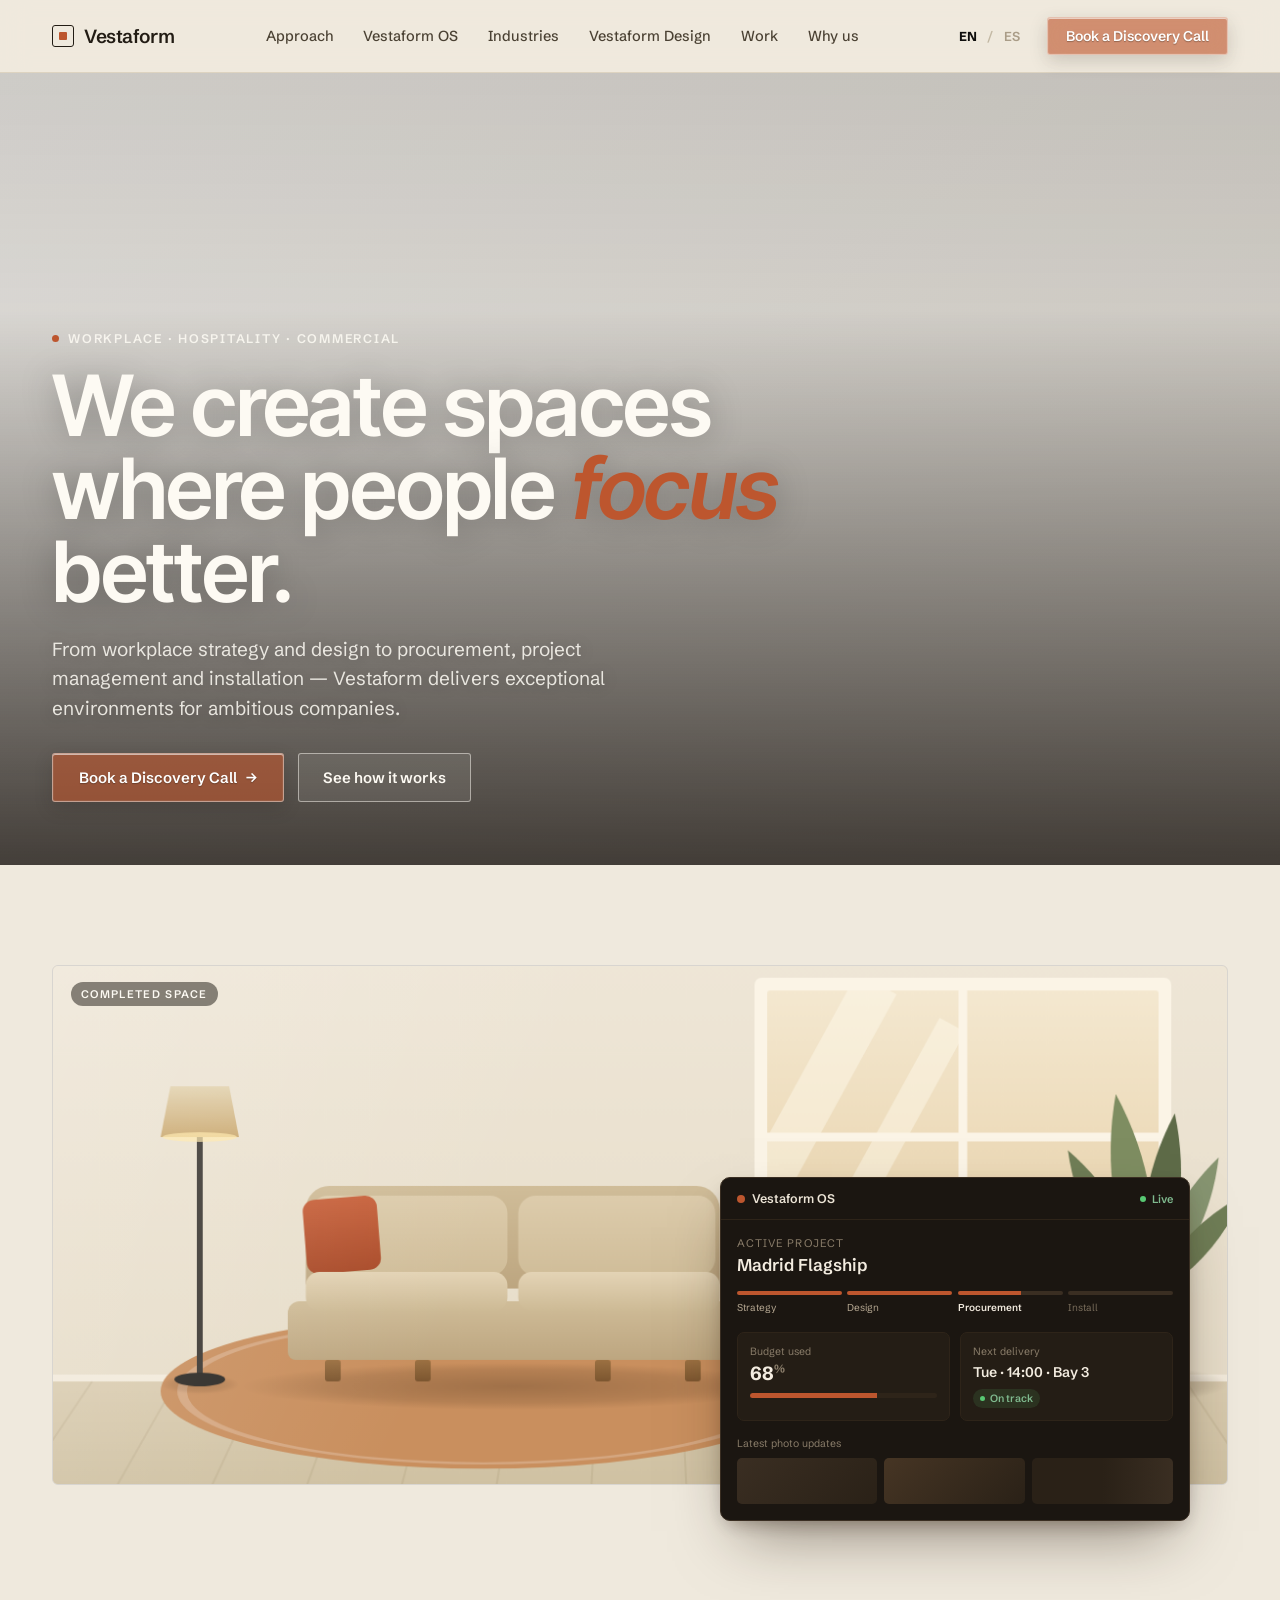
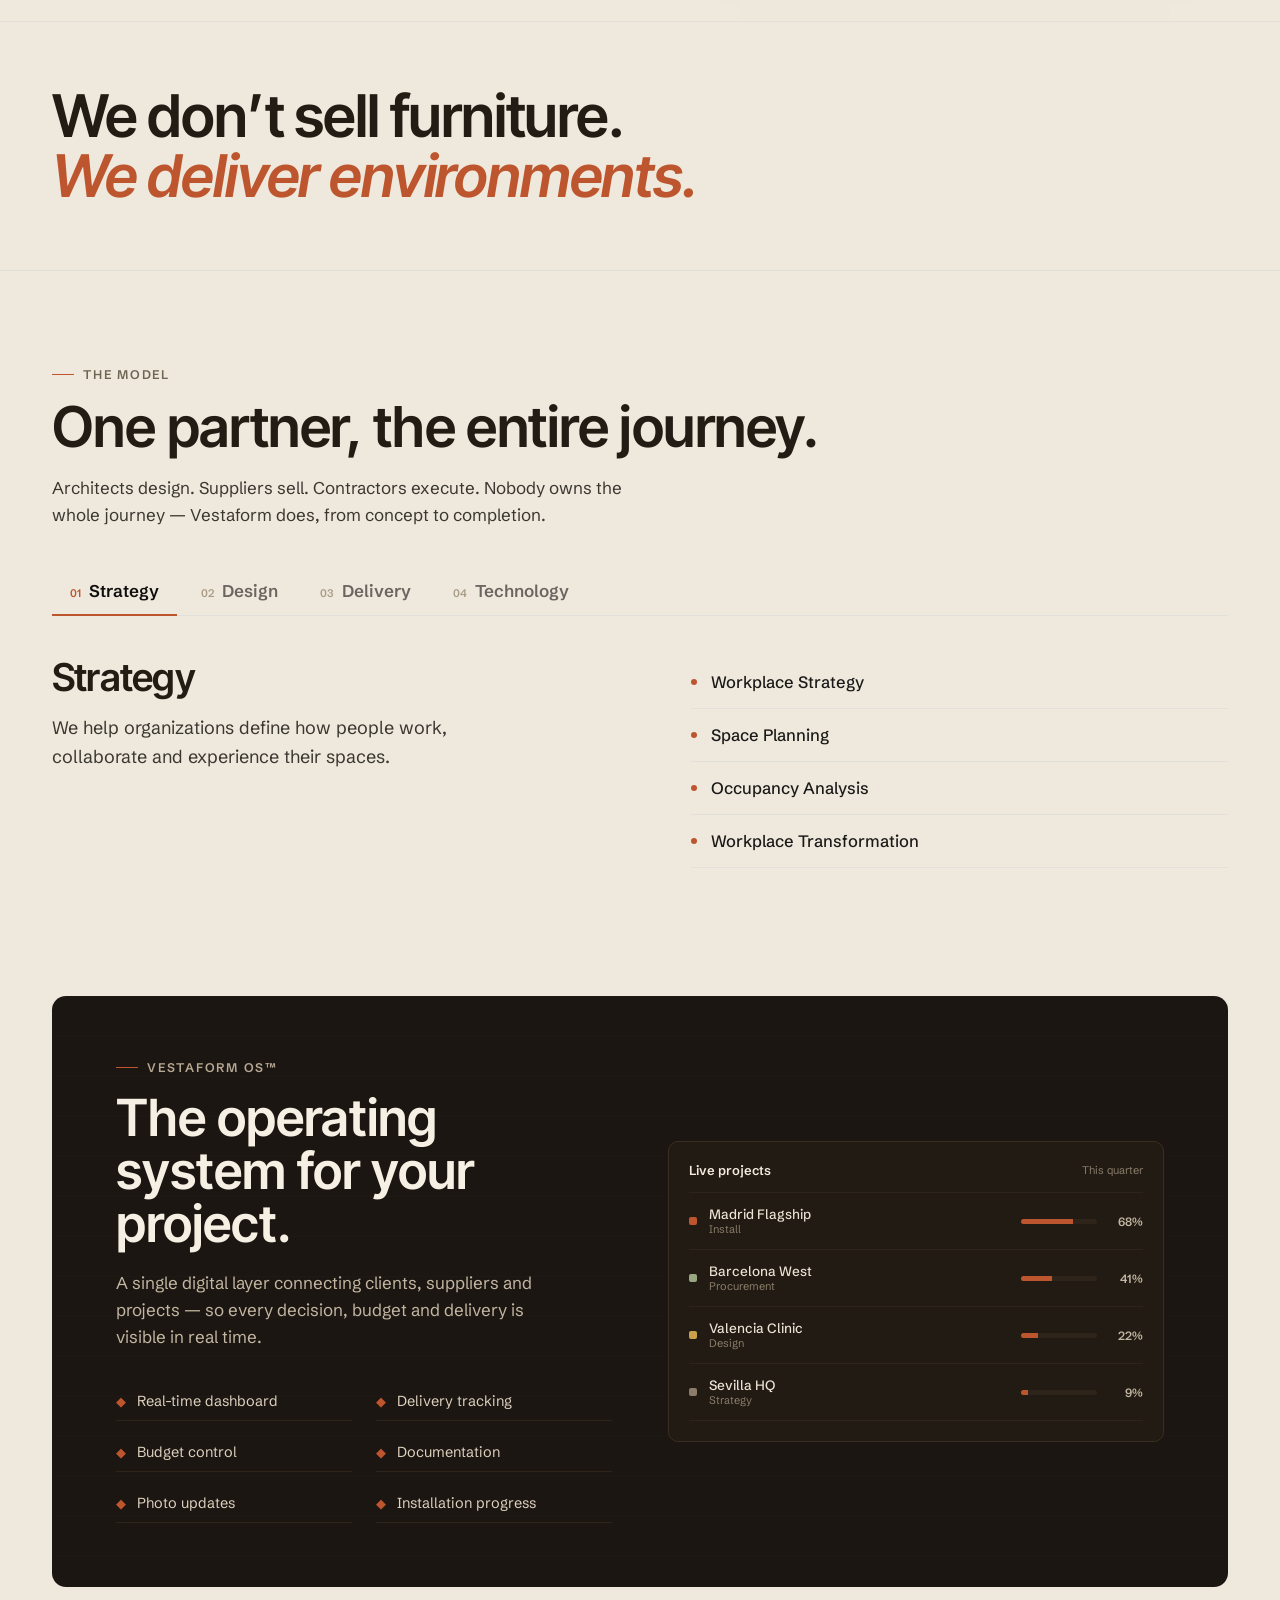
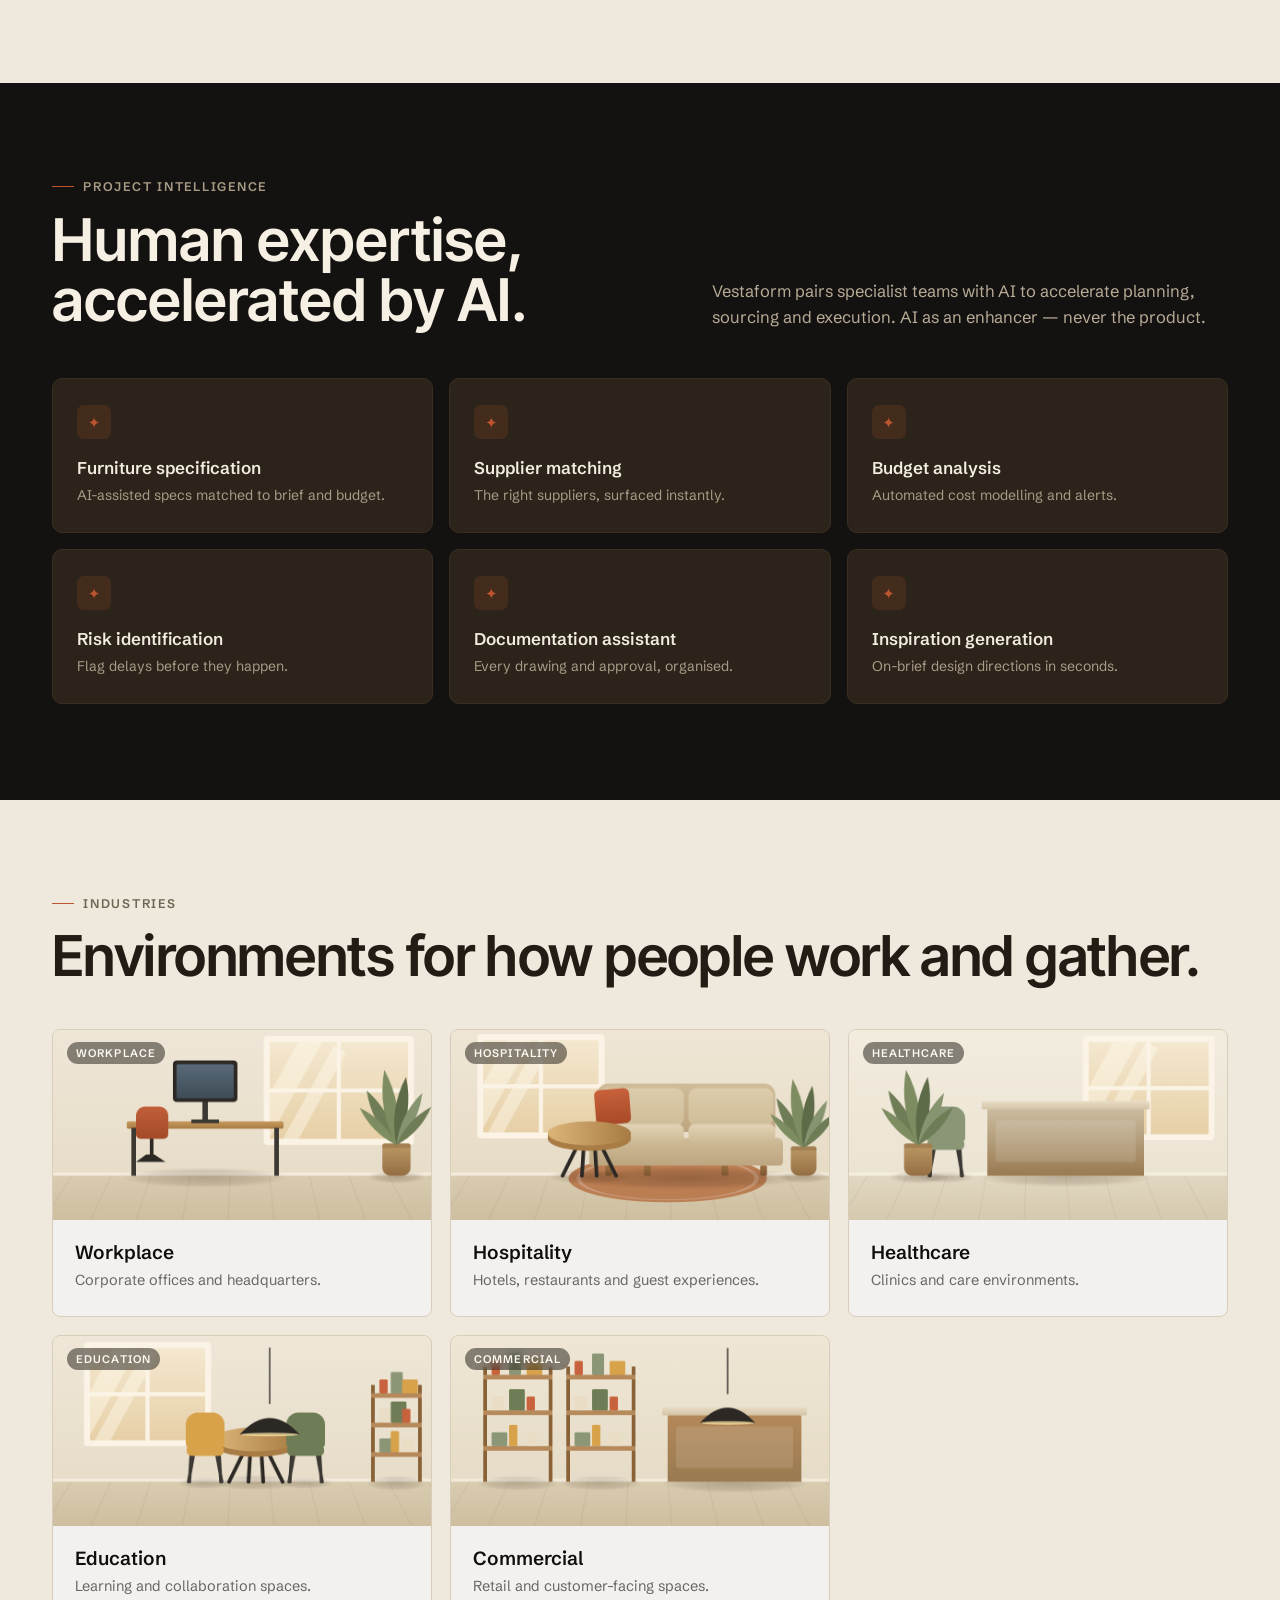
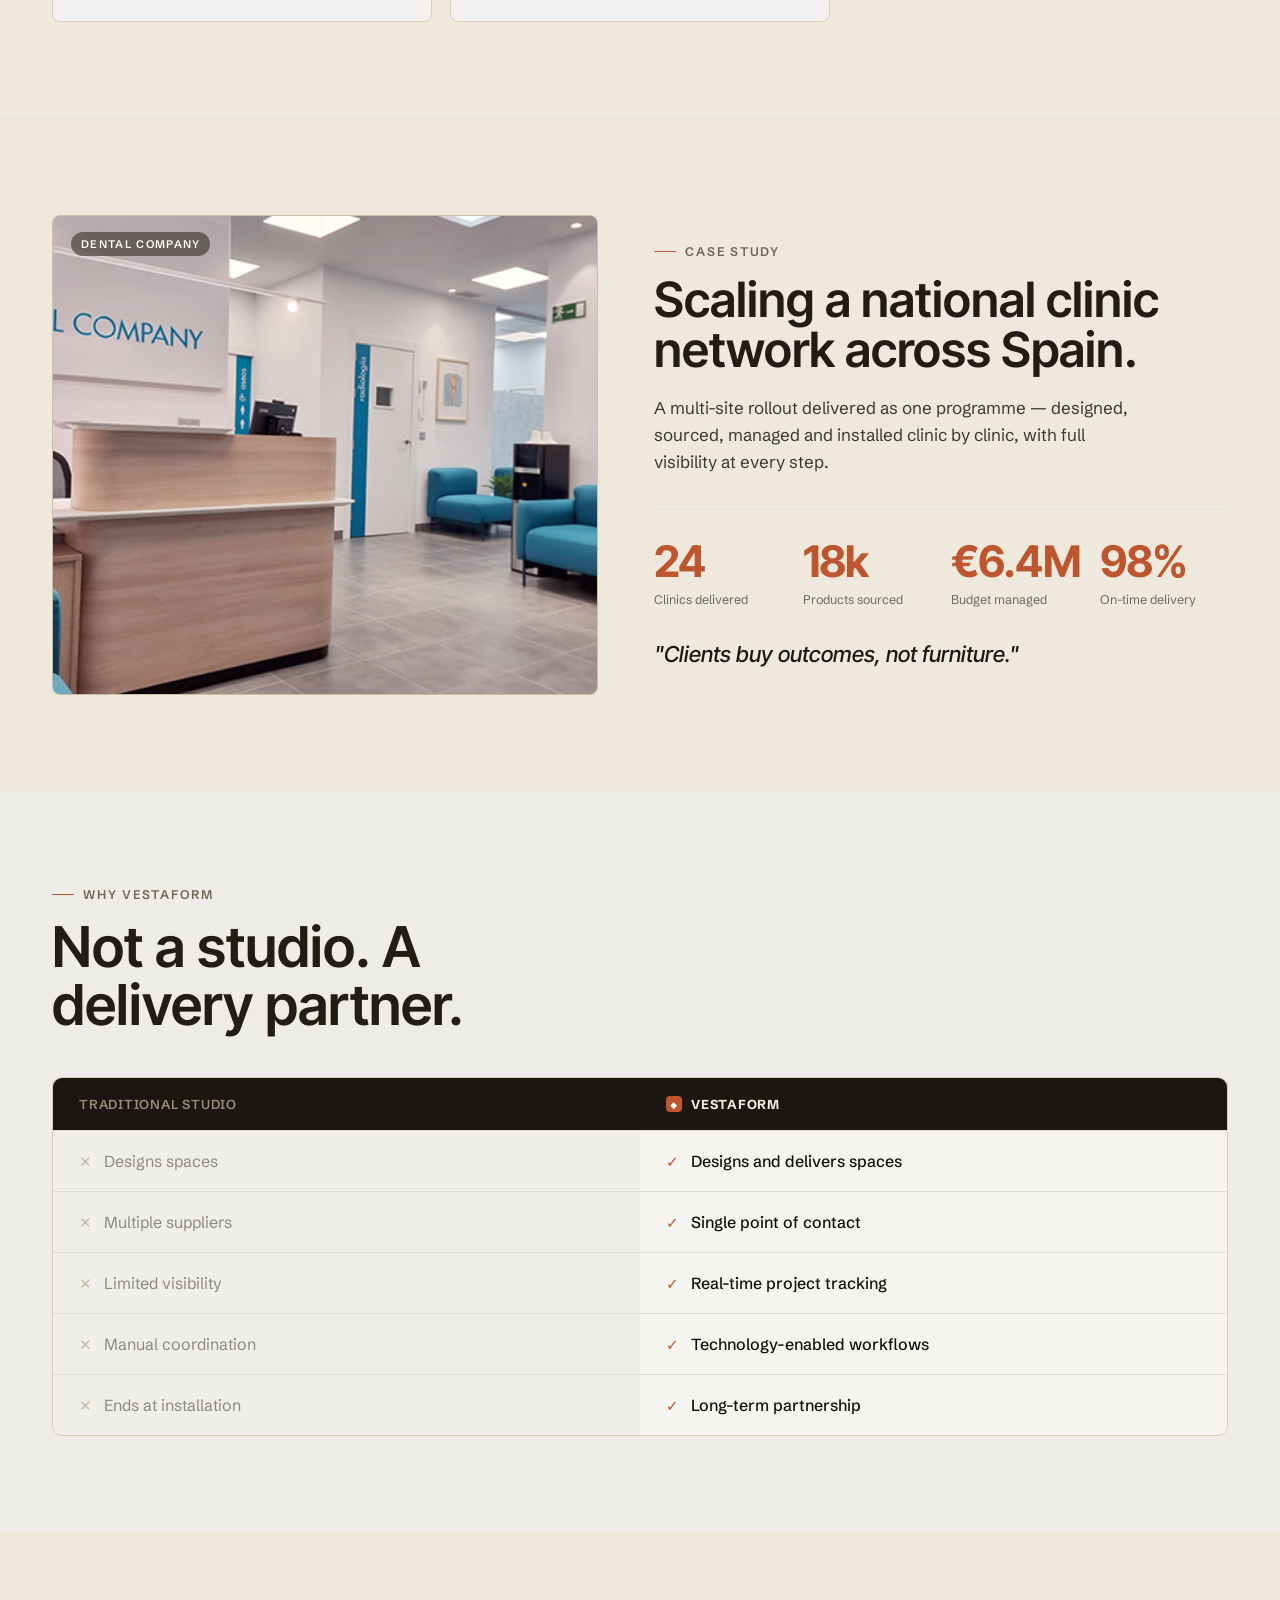
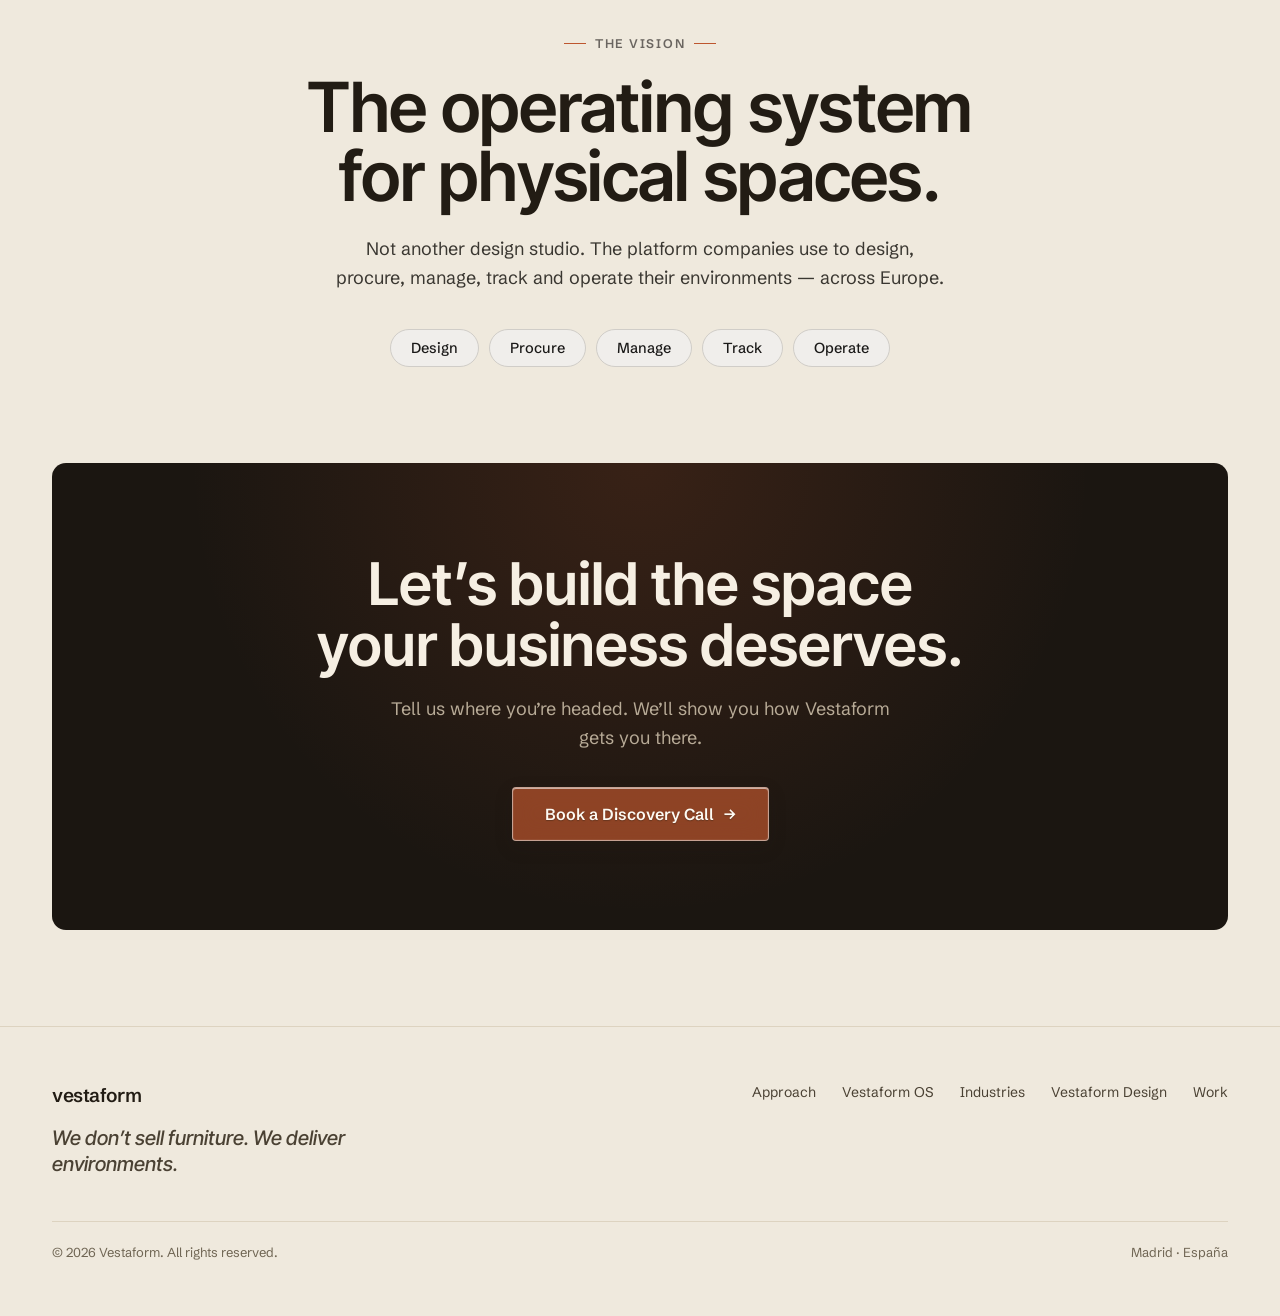
==== index.html @ d3a1c583 "Merge remote-tracking branch 'origin/main' into claude/epic-archimedes-dlk61e" ====
<!DOCTYPE html>
<html lang="en">
<head>
<meta charset="utf-8">
<meta name="viewport" content="width=device-width, initial-scale=1">
<title>Vestaform — We Create Spaces Where People Perform Better</title>
<link rel="preconnect" href="https://fonts.googleapis.com">
<link rel="preconnect" href="https://fonts.gstatic.com" crossorigin>
<link href="https://fonts.googleapis.com/css2?family=Inter+Tight:ital,wght@0,400;0,500;0,600;0,700;0,800;1,400;1,600&family=Schibsted+Grotesk:ital,wght@0,400;0,500;0,600;0,700;0,800;1,400&display=swap" rel="stylesheet">
<script src="project/image-slot.js"></script>
<link rel="stylesheet" href="vestaform.css">
<script src="project/nav.js"></script>
<style>
/* Base tokens, nav, buttons, kicker, footer, a11y → vestaform.css.
   Only page-specific section styles live here. */

/* Hero */
.hero {
  position: relative; width: 100%; height: min(88vh, 800px); min-height: 520px;
  overflow: hidden; background: linear-gradient(135deg, #e8e6e2, #d4d0c8);
}
.hero image-slot { position: absolute; inset: 0; width: 100%; height: 100%; }
.hero-overlay {
  position: absolute; inset: 0; z-index: 3; pointer-events: none;
  background: linear-gradient(to top, rgba(18,12,7,0.76) 0%, rgba(18,12,7,0.34) 42%, rgba(18,12,7,0.06) 70%, rgba(18,12,7,0.12) 100%);
}
.hero-content {
  position: absolute; inset: 0; z-index: 4;
  display: flex; align-items: flex-end; pointer-events: none;
}
.hero-inner {
  max-width: 1240px; width: 100%; margin: 0 auto;
  padding: 0 32px clamp(48px, 7vh, 88px);
}
.hero-eyebrow {
  display: inline-flex; align-items: center; gap: 9px;
  font-size: 12.5px; font-weight: 600; letter-spacing: 0.14em; text-transform: uppercase;
  color: rgba(253,250,243,0.86);
}
.hero-dot { width: 7px; height: 7px; border-radius: 50%; background: var(--accent); }
.hero-h1 {
  font-family: 'Inter Tight', sans-serif; font-weight: 600;
  font-size: clamp(44px, 6.6vw, 92px); line-height: 0.98; letter-spacing: -0.015em;
  color: #fdfaf3; margin: 18px 0 0; max-width: 15ch;
  text-shadow: 0 2px 34px rgba(0,0,0,0.28);
}
.hero-word {
  font-style: italic; color: var(--accent); display: inline-block;
  animation: vfWordIn 0.55s cubic-bezier(0.2,0.7,0.2,1) both;
}
.hero-sub {
  max-width: 54ch; font-size: clamp(16px, 1.5vw, 19px); line-height: 1.55;
  color: rgba(253,250,243,0.86); margin: 22px 0 0;
  text-shadow: 0 1px 16px rgba(0,0,0,0.3);
}
.hero-ctas {
  display: flex; flex-wrap: wrap; gap: 14px; margin-top: 30px;
  pointer-events: auto;
}

/* Showcase section */
.showcase { max-width: 1240px; margin: 0 auto; padding: clamp(64px,8vw,100px) 32px 40px; position: relative; }
.showcase-image-wrap {
  position: relative; height: clamp(280px, 42vw, 520px); border-radius: 6px;
  overflow: hidden; background: linear-gradient(135deg, #e2d8c4, #d8ccb4);
  border: 1px solid #d8d5d0;
}
.showcase-image-wrap img {
  position: absolute; inset: 0; width: 100%; height: 100%; object-fit: cover;
}
.showcase-image-sheen {
  position: absolute; inset: 0;
  background-image: linear-gradient(115deg, rgba(255,255,255,0.18), transparent 40%);
  pointer-events: none;
}
.img-badge {
  position: absolute; left: 18px; top: 16px;
  font-size: 11px; font-weight: 600; letter-spacing: 0.12em; text-transform: uppercase;
  color: #fdfaf3; background: rgba(27,22,17,0.5);
  padding: 5px 10px; border-radius: 20px; backdrop-filter: blur(4px);
}

/* OS Dashboard float */
.os-float {
  position: absolute; right: clamp(8px,3vw,40px); bottom: -36px;
  width: clamp(300px, 40vw, 470px);
  background: #1b1611; border-radius: 10px;
  border: 1px solid #3a2e22;
  box-shadow: 0 30px 60px -20px rgba(40,25,12,0.5), 0 8px 20px -8px rgba(40,25,12,0.4);
  overflow: hidden;
  animation: vfFloat 7s ease-in-out infinite;
}
.os-float-header {
  display: flex; align-items: center; justify-content: space-between;
  padding: 13px 16px; border-bottom: 1px solid #2e2419;
}
.os-float-title { display: flex; align-items: center; gap: 7px; }
.os-float-dot { width: 8px; height: 8px; border-radius: 50%; background: var(--accent); }
.os-float-name { font-size: 12.5px; font-weight: 600; color: #ece4d6; }
.os-live {
  display: flex; align-items: center; gap: 6px;
  font-size: 11px; font-weight: 600; color: #7fb98e;
}
.os-live-dot {
  width: 6px; height: 6px; border-radius: 50%; background: #58c873;
  animation: vfBlink 1.6s ease-in-out infinite;
}
.os-body { padding: 16px; }
.os-label { font-size: 11px; letter-spacing: 0.1em; text-transform: uppercase; color: #8a7d6a; }
.os-project-name { font-size: 17px; font-weight: 600; color: #f3ece0; margin-top: 4px; }
.os-phases { display: flex; gap: 6px; margin-top: 16px; }
.os-phase { flex: 1; }
.os-phase-bar { height: 4px; border-radius: 2px; transform-origin: left; }
.os-phase-label { font-size: 10px; color: #b6a892; margin-top: 6px; }
.os-phase-label-active { color: #f3ece0; font-weight: 600; }
.os-cards { display: grid; grid-template-columns: 1fr 1fr; gap: 10px; margin-top: 18px; }
.os-card {
  background: #241d15; border: 1px solid #2e2419; border-radius: 7px; padding: 12px;
}
.os-card-label { font-size: 10.5px; color: #8a7d6a; }
.os-card-val { font-size: 19px; font-weight: 700; color: #f3ece0; margin-top: 3px; }
.os-card-val sup { font-size: 12px; color: #8a7d6a; }
.os-card-val-sm { font-size: 14px; font-weight: 600; color: #f3ece0; margin-top: 5px; }
.os-progress-track {
  height: 5px; border-radius: 3px; background: #2e2419; margin-top: 8px; overflow: hidden;
}
.os-progress-fill { height: 100%; background: var(--accent); transform-origin: left; }
.os-badge-green {
  display: inline-flex; align-items: center; gap: 5px; margin-top: 8px;
  font-size: 10.5px; font-weight: 600; color: #7fb98e;
  background: rgba(88,200,115,0.12); padding: 3px 7px; border-radius: 20px;
}
.os-badge-green-dot { width: 5px; height: 5px; border-radius: 50%; background: #58c873; }
.os-updates-label { font-size: 10.5px; color: #8a7d6a; margin-top: 16px; }
.os-photos { display: flex; gap: 7px; margin-top: 8px; }
.os-photo { flex: 1; height: 46px; border-radius: 5px; }

/* Declarative band */
.band {
  margin-top: 96px; border-top: 1px solid #e2e0db; border-bottom: 1px solid #e2e0db;
}
.band-inner { max-width: 1240px; margin: 0 auto; padding: 64px 32px; }
.band-text {
  font-family: 'Inter Tight', sans-serif; font-weight: 600;
  font-size: clamp(30px, 4.6vw, 64px); line-height: 1.02; letter-spacing: -0.02em;
  margin: 0; max-width: 18ch;
}
.band-italic { font-style: italic; color: var(--accent); }

/* Model section */
.model-section { max-width: 1240px; margin: 0 auto; padding: 96px 32px; }
.model-intro {
  max-width: 60ch; font-size: 17px; line-height: 1.6; color: #3a3731; margin: 18px 0 0;
}
.model-tabs { display: flex; flex-wrap: wrap; gap: 6px; margin-top: 40px; border-bottom: 1px solid #e2e0db; }
.model-tab {
  background: transparent; border: none; cursor: pointer; padding: 12px 18px 14px;
  position: relative; display: flex; align-items: baseline; gap: 8px;
  font-family: 'Schibsted Grotesk', sans-serif;
}
.model-tab-n { font-size: 11px; font-weight: 600; color: #a99c87; transition: color 0.2s; }
.model-tab-label { font-size: 17px; font-weight: 600; color: #6a6560; transition: color 0.2s; }
.model-tab-bar {
  position: absolute; left: 0; right: 0; bottom: -1px; height: 2px;
  background: var(--accent); transform: scaleX(0); transform-origin: left;
  transition: transform 0.3s cubic-bezier(0.2,0.7,0.2,1);
}
.model-tab.active .model-tab-n { color: var(--accent); }
.model-tab.active .model-tab-label { color: #0f0e0d; }
.model-tab.active .model-tab-bar { transform: scaleX(1); }
.model-panel {
  display: none; grid-template-columns: 1.1fr 1fr; gap: 48px; align-items: start;
  padding-top: 40px; animation: vfPanel 0.45s cubic-bezier(0.2,0.7,0.2,1) both;
}
.model-panel.active { display: grid; }
.model-panel-title {
  font-family: 'Inter Tight', sans-serif; font-weight: 600;
  font-size: clamp(26px, 3vw, 40px); line-height: 1.1; letter-spacing: -0.02em;
}
.model-panel-blurb {
  font-size: 18px; line-height: 1.6; color: #3a3731; margin: 16px 0 0; max-width: 44ch;
}
.model-service {
  display: flex; align-items: center; gap: 14px; padding: 16px 0;
  border-bottom: 1px solid #e2e0db;
}
.model-service-dot { width: 6px; height: 6px; border-radius: 50%; background: var(--accent); flex: none; }
.model-service-name { font-size: 16.5px; font-weight: 500; color: #1a1918; }

/* OS section */
.os-section { max-width: 1240px; margin: 0 auto; padding: 32px 32px 96px; }
.os-panel {
  background: #1b1611; border-radius: 14px; padding: clamp(36px,5vw,72px);
  color: #ece4d6; position: relative; overflow: hidden;
}
.os-panel-grid {
  position: absolute; inset: 0;
  background-image: linear-gradient(rgba(255,255,255,0.025) 1px, transparent 1px);
  background-size: 100% 40px; opacity: 0.6; pointer-events: none;
}
.os-panel-inner {
  position: relative; display: grid; grid-template-columns: 1fr 1fr; gap: 56px; align-items: center;
}
.os-panel-sub { font-size: 17px; line-height: 1.6; color: #c3b6a2; margin: 18px 0 0; max-width: 44ch; }
.os-features { display: grid; grid-template-columns: 1fr 1fr; gap: 12px 24px; margin-top: 32px; }
.os-feature {
  display: flex; align-items: center; gap: 11px; padding: 10px 0;
  border-bottom: 1px solid #2e2419;
}
.os-feature-diamond { color: var(--accent); font-size: 13px; }
.os-feature-label { font-size: 14.5px; color: #ddd1bf; }
.os-dash {
  background: #221b13; border: 1px solid #3a2e22; border-radius: 10px; padding: 20px;
}
.os-dash-header {
  display: flex; align-items: center; justify-content: space-between;
  padding-bottom: 14px; border-bottom: 1px solid #2e2419;
}
.os-dash-title { font-size: 13px; font-weight: 600; color: #f3ece0; }
.os-dash-quarter { font-size: 11px; color: #8a7d6a; }
.os-row {
  display: flex; align-items: center; gap: 12px; padding: 13px 0;
  border-bottom: 1px solid #2e2419;
}
.os-row-dot { width: 8px; height: 8px; border-radius: 2px; flex: none; }
.os-row-info { flex: 1; min-width: 0; }
.os-row-name { font-size: 13.5px; font-weight: 500; color: #ece4d6; white-space: nowrap; overflow: hidden; text-overflow: ellipsis; }
.os-row-meta { font-size: 11px; color: #8a7d6a; }
.os-row-bar-wrap { width: 76px; flex: none; }
.os-row-track { height: 5px; border-radius: 3px; background: #2e2419; overflow: hidden; }
.os-row-fill { height: 100%; background: var(--accent); transform-origin: left; }
.os-row-pct { font-size: 12px; font-weight: 600; color: #c3b6a2; width: 34px; text-align: right; }

/* AI section */
.ai-section { background: #141210; color: #ece4d6; }
.ai-inner { max-width: 1240px; margin: 0 auto; padding: 96px 32px; }
.ai-head { display: grid; grid-template-columns: 1.2fr 1fr; gap: 40px; align-items: end; margin-top: 16px; }
.ai-h2 { font-family: 'Inter Tight', sans-serif; font-weight: 600; font-size: clamp(34px,4.6vw,62px); line-height: 1.02; margin: 0; max-width: 16ch; color: #f6efe3; }
.ai-sub { font-size: 16.5px; line-height: 1.6; color: #b8ab97; margin: 0; }
.ai-grid { display: grid; grid-template-columns: repeat(3, 1fr); gap: 16px; margin-top: 48px; }
.ai-card {
  background: #2c241a; border: 1px solid #3a2e22; border-radius: 10px; padding: 26px 24px;
  transition: transform 0.25s, border-color 0.25s;
}
.ai-card:hover { transform: translateY(-3px); border-color: #54422c; }
.ai-card-icon {
  width: 34px; height: 34px; border-radius: 7px; background: rgba(189,86,46,0.16);
  display: flex; align-items: center; justify-content: center; color: var(--accent); font-size: 15px;
}
.ai-card-title { font-size: 17px; font-weight: 600; color: #f3ece0; margin-top: 18px; }
.ai-card-desc { font-size: 14px; line-height: 1.5; color: #a99c87; margin-top: 7px; }

/* Industries */
.industries-section { max-width: 1240px; margin: 0 auto; padding: 96px 32px; }
.industries-grid { display: grid; grid-template-columns: repeat(3, 1fr); gap: 18px; }
.industry-card {
  border-radius: 8px; overflow: hidden; border: 1px solid #d8cdb8;
  background: #f2f1ef; transition: border-color 0.2s;
}
.industry-card:hover { border-color: #c2b599; }
.industry-image {
  height: 190px; position: relative; overflow: hidden;
  background: linear-gradient(135deg, #e2d8c4, #d6cab1);
}
.industry-image-bg { position: absolute; inset: 0; background-size: cover; background-position: center; }
.industry-tag {
  position: absolute; left: 14px; top: 12px;
  font-size: 11px; font-weight: 600; letter-spacing: 0.1em; text-transform: uppercase;
  color: #fdfaf3; background: rgba(27,22,17,0.5);
  padding: 4px 9px; border-radius: 20px; backdrop-filter: blur(4px);
}
.industry-body { padding: 20px 22px 24px; }
.industry-name { font-size: 19px; font-weight: 600; color: #0f0e0d; }
.industry-desc { font-size: 14.5px; line-height: 1.5; color: #6a6560; margin-top: 6px; }

/* Case study */
.case-section { border-top: 1px solid #e2e0db; }
.case-inner { max-width: 1240px; margin: 0 auto; padding: 96px 32px; }
.case-grid { display: grid; grid-template-columns: 1fr 1.05fr; gap: 56px; align-items: center; }
.case-image-wrap {
  position: relative; height: clamp(320px, 40vw, 480px); border-radius: 8px;
  overflow: hidden; background: linear-gradient(135deg, #ddd2bc, #cdbfa3);
  border: 1px solid #cdbfa3;
}
.case-image-wrap img { position: absolute; inset: 0; width: 100%; height: 100%; object-fit: cover; }
.case-h2 { font-family: 'Inter Tight', sans-serif; font-weight: 600; font-size: clamp(30px,3.8vw,50px); line-height: 1.04; margin: 16px 0 0; max-width: 18ch; }
.case-body { font-size: 17px; line-height: 1.6; color: #3a3731; margin: 18px 0 0; max-width: 48ch; }
.case-metrics { display: grid; grid-template-columns: repeat(4, 1fr); gap: 20px; margin-top: 34px; padding-top: 30px; border-top: 1px solid #e2e0db; }
.metric-n { font-family: 'Inter Tight', sans-serif; font-weight: 700; font-size: clamp(30px,3.4vw,44px); line-height: 1; letter-spacing: -0.02em; color: var(--accent); }
.metric-l { font-size: 12.5px; line-height: 1.35; color: #6a6560; margin-top: 8px; }
.case-quote { font-family: 'Inter Tight', sans-serif; font-weight: 500; font-style: italic; font-size: 22px; color: #1a1918; margin: 32px 0 0; }

/* Why section */
.why-section { background: #eeece9; }
.why-inner { max-width: 1240px; margin: 0 auto; padding: 96px 32px; }
.why-h2 { font-family: 'Inter Tight', sans-serif; font-weight: 600; font-size: clamp(34px,4.4vw,60px); line-height: 1.02; margin: 16px 0 44px; max-width: 16ch; }
.why-table { border-radius: 10px; overflow: hidden; border: 1px solid #d6cab1; }
.why-header { display: grid; grid-template-columns: 1fr 1fr; background: #1b1611; }
.why-col-trad { padding: 18px 26px; font-size: 13px; font-weight: 600; letter-spacing: 0.06em; text-transform: uppercase; color: #9a8d77; }
.why-col-vesta { padding: 18px 26px; font-size: 13px; font-weight: 700; letter-spacing: 0.06em; text-transform: uppercase; color: #f3ece0; display: flex; align-items: center; gap: 9px; }
.why-col-badge { width: 16px; height: 16px; border-radius: 4px; background: var(--accent); display: inline-flex; align-items: center; justify-content: center; font-size: 9px; color: #fff; }
.why-row { display: grid; grid-template-columns: 1fr 1fr; }
.why-cell-trad { padding: 20px 26px; background: #f0eeeb; border-top: 1px solid #dedbd6; color: #8a8784; font-size: 16px; display: flex; align-items: center; gap: 12px; }
.why-cell-vesta { padding: 20px 26px; background: #f5f4f1; border-top: 1px solid #dedbd6; color: #0f0e0d; font-size: 16px; font-weight: 500; display: flex; align-items: center; gap: 12px; transition: background 0.15s; }
.why-cell-vesta:hover { background: #fffdf7; }
.why-x { color: #c4b9a3; font-size: 15px; }
.why-check { color: var(--accent); font-size: 15px; }

/* Vision */
.vision-section { max-width: 1240px; margin: 0 auto; padding: 96px 32px; text-align: center; }
.vision-kicker { display: inline-flex; align-items: center; gap: 9px; font-size: 12.5px; font-weight: 600; letter-spacing: 0.14em; text-transform: uppercase; color: #6a6560; }
.vision-h2 { font-family: 'Inter Tight', sans-serif; font-weight: 600; font-size: clamp(36px,5.4vw,76px); line-height: 1.0; letter-spacing: -0.01em; margin: 22px auto 0; max-width: 17ch; }
.vision-sub { font-size: 18px; line-height: 1.6; color: #3a3731; margin: 24px auto 0; max-width: 56ch; }
.vision-pills { display: flex; flex-wrap: wrap; justify-content: center; gap: 10px; margin-top: 36px; }
.vision-pill { padding: 9px 20px; border: 1px solid #d0cdc8; border-radius: 30px; font-size: 14.5px; font-weight: 500; color: #1a1918; background: #f0eeeb; }

/* CTA */
.cta-section { max-width: 1240px; margin: 0 auto; padding: 0 32px 96px; }
.cta-panel { background: #1b1611; border-radius: 14px; padding: clamp(48px,7vw,96px); text-align: center; position: relative; overflow: hidden; }
.cta-glow { position: absolute; inset: 0; background-image: radial-gradient(circle at 50% 0%, rgba(189,86,46,0.18), transparent 60%); pointer-events: none; }
.cta-content { position: relative; }
.cta-h2 { font-family: 'Inter Tight', sans-serif; font-weight: 600; font-size: clamp(34px,4.6vw,60px); line-height: 1.04; color: #f6efe3; margin: 0 auto; max-width: 18ch; }
.cta-sub { font-size: 18px; line-height: 1.6; color: #b8ab97; margin: 20px auto 0; max-width: 46ch; }
.cta-btn { display: inline-flex; align-items: center; gap: 10px; text-decoration: none; margin-top: 34px; padding: 16px 32px; border-radius: 4px; font-size: 16px; font-weight: 600; background: var(--accent); color: #fdfaf3; transition: opacity 0.15s, transform 0.15s; }
.cta-btn:hover { opacity: 0.92; transform: translateY(-1px); }

/* ── Page-specific responsive (shared nav/footer/a11y/motion → vestaform.css) ── */
@media (max-width: 1024px) {
  .ai-grid { grid-template-columns: repeat(2, 1fr); }
  .industries-grid { grid-template-columns: repeat(2, 1fr); }
}
@media (max-width: 880px) {
  .model-panel, .os-panel-inner, .case-grid, .ai-head { grid-template-columns: 1fr; gap: 32px; }
  .os-features { grid-template-columns: 1fr 1fr; }
  .os-float {
    position: static; width: 100%; right: auto; bottom: auto; margin-top: 20px;
    animation: none;
  }
}
@media (max-width: 768px) {
  .hero-inner, .band-inner, .model-section, .os-section, .ai-inner, .industries-section,
  .case-inner, .why-inner, .vision-section, .cta-section, .showcase { padding-left: 20px; padding-right: 20px; }
  .ai-grid, .industries-grid, .os-features { grid-template-columns: 1fr; }
  .case-metrics { grid-template-columns: repeat(2, 1fr); }
  .band-inner, .model-section, .os-section, .ai-inner, .industries-section,
  .case-inner, .why-inner, .vision-section { padding-top: 60px; padding-bottom: 60px; }
  .band { margin-top: 64px; }
  .why-cell-trad, .why-cell-vesta, .why-col-trad, .why-col-vesta { padding-left: 16px; padding-right: 16px; }
}
</style>
</head>
<body>

<a href="#main" class="skip-link" data-i18n="a11y.skip">Skip to content</a>

<!-- NAV (rendered by project/nav.js · single source of truth) -->
<site-nav id="top" data-active="" data-home="" data-design-href="project/design.html"></site-nav>

<!-- HERO -->
<main id="main">
<section class="hero">
  <video autoplay muted loop playsinline style="position: absolute; inset: 0; width: 100%; height: 100%; object-fit: cover; z-index: 1;">
    <source src="project/images/hero-video.mp4" type="video/mp4">
  </video>
  <div class="hero-overlay"></div>
  <div class="hero-content">
    <div class="hero-inner">
      <div class="hero-eyebrow anim-up">
        <span class="hero-dot"></span>
        <span data-i18n="hero.eyebrow"></span>
      </div>
      <h1 class="hero-h1 anim-up-1">
        <span data-i18n="hero.h1pre"></span><span id="rotating-word" class="hero-word"></span><span data-i18n="hero.h1post"></span>
      </h1>
      <p class="hero-sub anim-up-2" data-i18n="hero.sub"></p>
      <div class="hero-ctas anim-up-3">
        <a href="#contact" class="btn-cta-lg btn-glass">
          <span data-i18n="hero.cta1"></span> <span>→</span>
        </a>
        <a href="#os" class="btn-outline" data-i18n="hero.cta2"></a>
      </div>
    </div>
  </div>
</section>

<!-- SHOWCASE -->
<div class="showcase">
  <div class="anim-up-4" style="position:relative;">
    <div class="showcase-image-wrap">
      <img src="project/images/home-hero-v2.png" alt="Completed Vestaform space">
      <div class="showcase-image-sheen"></div>
      <span class="img-badge" data-i18n="hero.imgTag"></span>
    </div>

    <!-- Floating OS dashboard -->
    <div class="os-float">
      <div class="os-float-header">
        <div class="os-float-title">
          <span class="os-float-dot"></span>
          <span class="os-float-name">Vestaform OS</span>
        </div>
        <div class="os-live">
          <span class="os-live-dot"></span>
          <span data-i18n="dash.live"></span>
        </div>
      </div>
      <div class="os-body">
        <div class="os-label" data-i18n="dash.project"></div>
        <div class="os-project-name">Madrid Flagship</div>
        <div class="os-phases">
          <div class="os-phase">
            <div class="os-phase-bar" style="background:var(--accent);animation:vfGrow 0.9s ease-out 0.4s both;"></div>
            <div class="os-phase-label" data-i18n="dash.strategy"></div>
          </div>
          <div class="os-phase">
            <div class="os-phase-bar" style="background:var(--accent);animation:vfGrow 0.9s ease-out 0.6s both;"></div>
            <div class="os-phase-label" data-i18n="dash.design"></div>
          </div>
          <div class="os-phase">
            <div class="os-phase-bar" style="background:linear-gradient(90deg,var(--accent) 60%,#3a2e22 60%);animation:vfGrow 0.9s ease-out 0.8s both;"></div>
            <div class="os-phase-label os-phase-label-active" data-i18n="dash.procurement"></div>
          </div>
          <div class="os-phase">
            <div class="os-phase-bar" style="background:#3a2e22;"></div>
            <div class="os-phase-label" style="color:#7a6e5c;" data-i18n="dash.install"></div>
          </div>
        </div>
        <div class="os-cards">
          <div class="os-card">
            <div class="os-card-label" data-i18n="dash.budget"></div>
            <div class="os-card-val">68<sup>%</sup></div>
            <div class="os-progress-track">
              <div class="os-progress-fill" style="width:68%;animation:vfGrow 1s ease-out 0.9s both;"></div>
            </div>
          </div>
          <div class="os-card">
            <div class="os-card-label" data-i18n="dash.delivery"></div>
            <div class="os-card-val-sm" data-i18n="dash.deliveryVal"></div>
            <div class="os-badge-green">
              <span class="os-badge-green-dot"></span>
              <span data-i18n="dash.onTrack"></span>
            </div>
          </div>
        </div>
        <div class="os-updates-label" data-i18n="dash.updates"></div>
        <div class="os-photos">
          <div class="os-photo" style="background:linear-gradient(135deg,#3a2e22,#2a2117);"></div>
          <div class="os-photo" style="background:linear-gradient(135deg,#463524,#2a2117);"></div>
          <div class="os-photo" style="background:linear-gradient(90deg,#2a2117 25%,#3a2e22 50%,#2a2117 75%);background-size:200% 100%;animation:vfShimmer 2.2s linear infinite;"></div>
        </div>
      </div>
    </div>
  </div>
</div>

<!-- DECLARATIVE BAND -->
<div class="band">
  <div class="band-inner">
    <p class="band-text">
      <span data-i18n="declarative.a"></span> <span class="band-italic" data-i18n="declarative.b"></span>
    </p>
  </div>
</div>

<!-- MODEL -->
<section id="model" class="model-section">
  <div class="kicker">
    <span class="kicker-line"></span>
    <span data-i18n="model.kicker"></span>
  </div>
  <h2 class="section-h2" data-i18n="model.title"></h2>
  <p class="model-intro" data-i18n="model.intro"></p>

  <div class="model-tabs" id="model-tabs"></div>
  <div id="model-panels"></div>
</section>

<!-- VESTAFORM OS -->
<section id="os" class="os-section">
  <div class="os-panel">
    <div class="os-panel-grid"></div>
    <div class="os-panel-inner">
      <div>
        <div class="kicker">
          <span class="kicker-line"></span>
          <span class="kicker-dark" data-i18n="os.kicker"></span>
        </div>
        <h2 style="font-family:'Inter Tight',sans-serif;font-weight:600;font-size:clamp(32px,4vw,54px);line-height:1.04;margin:16px 0 0;color:#f6efe3;" data-i18n="os.title"></h2>
        <p class="os-panel-sub" data-i18n="os.sub"></p>
        <div class="os-features" id="os-features"></div>
      </div>
      <div class="os-dash">
        <div class="os-dash-header">
          <span class="os-dash-title" data-i18n="dash.projects"></span>
          <span class="os-dash-quarter" data-i18n="dash.thisQuarter"></span>
        </div>
        <div id="os-rows"></div>
      </div>
    </div>
  </div>
</section>

<!-- AI -->
<section class="ai-section">
  <div class="ai-inner">
    <div class="kicker" style="color:#a99c87;">
      <span class="kicker-line"></span>
      <span data-i18n="ai.kicker"></span>
    </div>
    <div class="ai-head">
      <h2 class="ai-h2" data-i18n="ai.title"></h2>
      <p class="ai-sub" data-i18n="ai.sub"></p>
    </div>
    <div class="ai-grid" id="ai-grid"></div>
  </div>
</section>

<!-- INDUSTRIES -->
<section id="industries" class="industries-section">
  <div class="kicker">
    <span class="kicker-line"></span>
    <span data-i18n="industries.kicker"></span>
  </div>
  <h2 class="section-h2" style="margin-bottom:44px;" data-i18n="industries.title"></h2>
  <div class="industries-grid" id="industries-grid"></div>
</section>

<!-- CASE STUDY -->
<section id="work" class="case-section">
  <div class="case-inner">
    <div class="case-grid">
      <div class="case-image-wrap">
        <img src="project/images/dental-company.png" alt="Dental Company clinic reception">
        <span class="img-badge" data-i18n="case.client"></span>
      </div>
      <div>
        <div class="kicker">
          <span class="kicker-line"></span>
          <span data-i18n="case.kicker"></span>
        </div>
        <h2 class="case-h2" data-i18n="case.title"></h2>
        <p class="case-body" data-i18n="case.body"></p>
        <div class="case-metrics" id="case-metrics"></div>
        <p class="case-quote">"<span data-i18n="case.quote"></span>"</p>
      </div>
    </div>
  </div>
</section>

<!-- WHY -->
<section id="about" class="why-section">
  <div class="why-inner">
    <div class="kicker">
      <span class="kicker-line"></span>
      <span data-i18n="why.kicker"></span>
    </div>
    <h2 class="why-h2" data-i18n="why.title"></h2>
    <div class="why-table">
      <div class="why-header">
        <div class="why-col-trad" data-i18n="why.col1"></div>
        <div class="why-col-vesta">
          <span class="why-col-badge">◆</span>
          <span data-i18n="why.col2"></span>
        </div>
      </div>
      <div id="why-rows"></div>
    </div>
  </div>
</section>

<!-- VISION -->
<section class="vision-section">
  <div class="vision-kicker">
    <span class="kicker-line"></span>
    <span data-i18n="vision.kicker"></span>
    <span class="kicker-line"></span>
  </div>
  <h2 class="vision-h2" data-i18n="vision.title"></h2>
  <p class="vision-sub" data-i18n="vision.body"></p>
  <div class="vision-pills" id="vision-pills"></div>
</section>

<!-- CTA -->
<section id="contact" class="cta-section">
  <div class="cta-panel">
    <div class="cta-glow"></div>
    <div class="cta-content">
      <h2 class="cta-h2" data-i18n="cta.title"></h2>
      <p class="cta-sub" data-i18n="cta.sub"></p>
      <a href="#contact" class="cta-btn btn-glass">
        <span data-i18n="cta.btn"></span> <span>→</span>
      </a>
    </div>
  </div>
</section>
</main>

<!-- FOOTER -->
<footer class="footer">
  <div class="footer-inner">
    <div class="footer-top">
      <div class="footer-logo-area">
        <a href="#top" class="nav-logo" style="text-decoration:none;">
          <span class="nav-logo-name">vestaform</span>
        </a>
        <p class="footer-tagline" data-i18n="footer.tag"></p>
      </div>
      <div class="footer-links">
        <a href="#model" data-i18n="nav.approach"></a>
        <a href="#os" data-i18n="nav.os"></a>
        <a href="#industries" data-i18n="nav.industries"></a>
        <a href="project/design.html" data-i18n="nav.design"></a>
        <a href="#work" data-i18n="nav.work"></a>
      </div>
    </div>
    <div class="footer-bottom">
      <span>© 2026 Vestaform. <span data-i18n="footer.rights"></span></span>
      <span>Madrid · España</span>
    </div>
  </div>
</footer>

<script>
// ── Translations ─────────────────────────────────────────────────────────────
const TRANSLATIONS = {
  en: {
    a11y: { skip: 'Skip to content' },
    nav: { approach: 'Approach', os: 'Vestaform OS', industries: 'Industries', design: 'Vestaform Design', work: 'Work', about: 'Why us', cta: 'Book a Discovery Call' },
    hero: {
      eyebrow: 'Workplace · Hospitality · Commercial',
      h1pre: 'We create spaces where people ', h1post: ' better.',
      words: ['perform', 'focus', 'connect', 'thrive', 'belong'],
      sub: 'From workplace strategy and design to procurement, project management and installation — Vestaform delivers exceptional environments for ambitious companies.',
      cta1: 'Book a Discovery Call', cta2: 'See how it works',
      imgTag: 'Completed space'
    },
    dash: {
      live: 'Live', project: 'Active project', strategy: 'Strategy', design: 'Design',
      procurement: 'Procurement', install: 'Install', budget: 'Budget used',
      delivery: 'Next delivery', deliveryVal: 'Tue · 14:00 · Bay 3', onTrack: 'On track',
      updates: 'Latest photo updates', projects: 'Live projects', thisQuarter: 'This quarter'
    },
    declarative: { a: 'We don’t sell furniture.', b: 'We deliver environments.' },
    model: {
      kicker: 'The model', title: 'One partner, the entire journey.',
      intro: 'Architects design. Suppliers sell. Contractors execute. Nobody owns the whole journey — Vestaform does, from concept to completion.',
      tabs: [
        { n: '01', label: 'Strategy', blurb: 'We help organizations define how people work, collaborate and experience their spaces.', services: ['Workplace Strategy', 'Space Planning', 'Occupancy Analysis', 'Workplace Transformation'] },
        { n: '02', label: 'Design', blurb: 'Beautiful, functional environments aligned with your business objectives.', services: ['Interior Design', 'Workplace Design', 'Hospitality Design', 'Brand Integration', 'Furniture Specification'] },
        { n: '03', label: 'Delivery', blurb: 'We manage every detail, from procurement to installation.', services: ['Procurement', 'Supplier Management', 'Project Management', 'Logistics', 'Installation'] },
        { n: '04', label: 'Technology', blurb: 'A digital layer connecting clients, suppliers and projects in real time.', services: ['Real-time Dashboard', 'Delivery Tracking', 'Budget Control', 'Documentation', 'Installation Progress'] }
      ]
    },
    os: {
      kicker: 'Vestaform OS™', title: 'The operating system for your project.',
      sub: 'A single digital layer connecting clients, suppliers and projects — so every decision, budget and delivery is visible in real time.',
      features: ['Real-time dashboard', 'Delivery tracking', 'Budget control', 'Documentation', 'Photo updates', 'Installation progress']
    },
    ai: {
      kicker: 'Project intelligence', title: 'Human expertise, accelerated by AI.',
      sub: 'Vestaform pairs specialist teams with AI to accelerate planning, sourcing and execution. AI as an enhancer — never the product.',
      items: [
        { t: 'Furniture specification', d: 'AI-assisted specs matched to brief and budget.' },
        { t: 'Supplier matching', d: 'The right suppliers, surfaced instantly.' },
        { t: 'Budget analysis', d: 'Automated cost modelling and alerts.' },
        { t: 'Risk identification', d: 'Flag delays before they happen.' },
        { t: 'Documentation assistant', d: 'Every drawing and approval, organised.' },
        { t: 'Inspiration generation', d: 'On-brief design directions in seconds.' }
      ]
    },
    industries: {
      kicker: 'Industries', title: 'Environments for how people work and gather.',
      items: [
        { name: 'Workplace', d: 'Corporate offices and headquarters.' },
        { name: 'Hospitality', d: 'Hotels, restaurants and guest experiences.' },
        { name: 'Healthcare', d: 'Clinics and care environments.' },
        { name: 'Education', d: 'Learning and collaboration spaces.' },
        { name: 'Commercial', d: 'Retail and customer-facing spaces.' }
      ]
    },
    case: {
      kicker: 'Case study', client: 'Dental Company', title: 'Scaling a national clinic network across Spain.',
      body: 'A multi-site rollout delivered as one programme — designed, sourced, managed and installed clinic by clinic, with full visibility at every step.',
      metrics: [{ n: '24', l: 'Clinics delivered' }, { n: '18k', l: 'Products sourced' }, { n: '€6.4M', l: 'Budget managed' }, { n: '98%', l: 'On-time delivery' }],
      quote: 'Clients buy outcomes, not furniture.'
    },
    why: {
      kicker: 'Why Vestaform', title: 'Not a studio. A delivery partner.', col1: 'Traditional studio', col2: 'Vestaform',
      rows: [
        { trad: 'Designs spaces', vesta: 'Designs and delivers spaces' },
        { trad: 'Multiple suppliers', vesta: 'Single point of contact' },
        { trad: 'Limited visibility', vesta: 'Real-time project tracking' },
        { trad: 'Manual coordination', vesta: 'Technology-enabled workflows' },
        { trad: 'Ends at installation', vesta: 'Long-term partnership' }
      ]
    },
    vision: {
      kicker: 'The vision', title: 'The operating system for physical spaces.',
      body: 'Not another design studio. The platform companies use to design, procure, manage, track and operate their environments — across Europe.',
      pills: ['Design', 'Procure', 'Manage', 'Track', 'Operate']
    },
    cta: { title: 'Let’s build the space your business deserves.', sub: 'Tell us where you’re headed. We’ll show you how Vestaform gets you there.', btn: 'Book a Discovery Call' },
    footer: { tag: 'We don’t sell furniture. We deliver environments.', rights: 'All rights reserved.' }
  },
  es: {
    a11y: { skip: 'Saltar al contenido' },
    nav: { approach: 'Enfoque', os: 'Vestaform OS', industries: 'Sectores', design: 'Vestaform Design', work: 'Proyectos', about: 'Por qué', cta: 'Reserva una llamada' },
    hero: {
      eyebrow: 'Oficinas · Hostelería · Comercial',
      h1pre: 'Creamos espacios donde las personas ', h1post: ' mejor.',
      words: ['rinden', 'colaboran', 'se concentran', 'prosperan', 'conectan'],
      sub: 'Desde la estrategia y el diseño de espacios hasta la compra, la gestión de proyectos y la instalación: Vestaform entrega entornos excepcionales para empresas ambiciosas.',
      cta1: 'Reserva una llamada', cta2: 'Descubre cómo funciona',
      imgTag: 'Espacio terminado'
    },
    dash: {
      live: 'En vivo', project: 'Proyecto activo', strategy: 'Estrategia', design: 'Diseño',
      procurement: 'Compras', install: 'Montaje', budget: 'Presupuesto',
      delivery: 'Próxima entrega', deliveryVal: 'Mar · 14:00 · Muelle 3', onTrack: 'En curso',
      updates: 'Últimas fotos', projects: 'Proyectos activos', thisQuarter: 'Este trimestre'
    },
    declarative: { a: 'No vendemos muebles.', b: 'Entregamos entornos.' },
    model: {
      kicker: 'El modelo', title: 'Un solo socio, todo el recorrido.',
      intro: 'Los arquitectos diseñan. Los proveedores venden. Los contratistas ejecutan. Nadie controla todo el recorrido — Vestaform sí, del concepto a la entrega.',
      tabs: [
        { n: '01', label: 'Estrategia', blurb: 'Ayudamos a las organizaciones a definir cómo trabajan, colaboran y viven sus espacios.', services: ['Estrategia de espacio', 'Planificación de espacios', 'Análisis de ocupación', 'Transformación del espacio'] },
        { n: '02', label: 'Diseño', blurb: 'Entornos bellos y funcionales alineados con los objetivos del negocio.', services: ['Diseño de interiores', 'Diseño de oficinas', 'Diseño de hostelería', 'Integración de marca', 'Especificación de mobiliario'] },
        { n: '03', label: 'Entrega', blurb: 'Gestionamos cada detalle, de la compra a la instalación.', services: ['Compras', 'Gestión de proveedores', 'Gestión de proyectos', 'Logística', 'Instalación'] },
        { n: '04', label: 'Tecnología', blurb: 'Una capa digital que conecta clientes, proveedores y proyectos en tiempo real.', services: ['Panel en tiempo real', 'Seguimiento de entregas', 'Control de presupuesto', 'Documentación', 'Progreso de montaje'] }
      ]
    },
    os: {
      kicker: 'Vestaform OS™', title: 'El sistema operativo de tu proyecto.',
      sub: 'Una única capa digital que conecta clientes, proveedores y proyectos — para que cada decisión, presupuesto y entrega sea visible en tiempo real.',
      features: ['Panel en tiempo real', 'Seguimiento de entregas', 'Control de presupuesto', 'Documentación', 'Fotos del proyecto', 'Progreso de montaje']
    },
    ai: {
      kicker: 'Inteligencia de proyecto', title: 'Experiencia humana, acelerada por IA.',
      sub: 'Vestaform combina equipos especializados con IA para acelerar la planificación, el aprovisionamiento y la ejecución. La IA como potenciador — nunca como producto.',
      items: [
        { t: 'Especificación de mobiliario', d: 'Especificaciones asistidas por IA según brief y presupuesto.' },
        { t: 'Selección de proveedores', d: 'Los proveedores adecuados, al instante.' },
        { t: 'Análisis de presupuesto', d: 'Modelado de costes y alertas automáticas.' },
        { t: 'Identificación de riesgos', d: 'Detecta retrasos antes de que ocurran.' },
        { t: 'Asistente documental', d: 'Cada plano y aprobación, organizado.' },
        { t: 'Generación de inspiración', d: 'Direcciones de diseño según brief en segundos.' }
      ]
    },
    industries: {
      kicker: 'Sectores', title: 'Entornos para cómo trabajan y se reúnen las personas.',
      items: [
        { name: 'Oficinas', d: 'Oficinas corporativas y sedes.' },
        { name: 'Hostelería', d: 'Hoteles, restaurantes y experiencias.' },
        { name: 'Salud', d: 'Clínicas y entornos asistenciales.' },
        { name: 'Educación', d: 'Espacios de aprendizaje y colaboración.' },
        { name: 'Comercial', d: 'Retail y espacios de cara al cliente.' }
      ]
    },
    case: {
      kicker: 'Caso de éxito', client: 'Dental Company', title: 'Escalando una red nacional de clínicas en España.',
      body: 'Un despliegue multisede entregado como un solo programa — diseñado, aprovisionado, gestionado e instalado clínica a clínica, con visibilidad total en cada paso.',
      metrics: [{ n: '24', l: 'Clínicas entregadas' }, { n: '18k', l: 'Productos comprados' }, { n: '€6,4M', l: 'Presupuesto gestionado' }, { n: '98%', l: 'Entrega a tiempo' }],
      quote: 'Los clientes compran resultados, no muebles.'
    },
    why: {
      kicker: 'Por qué Vestaform', title: 'No un estudio. Un socio de entrega.', col1: 'Estudio tradicional', col2: 'Vestaform',
      rows: [
        { trad: 'Diseña espacios', vesta: 'Diseña y entrega espacios' },
        { trad: 'Múltiples proveedores', vesta: 'Único punto de contacto' },
        { trad: 'Visibilidad limitada', vesta: 'Seguimiento en tiempo real' },
        { trad: 'Coordinación manual', vesta: 'Flujos con tecnología' },
        { trad: 'Termina en la instalación', vesta: 'Relación a largo plazo' }
      ]
    },
    vision: {
      kicker: 'La visión', title: 'El sistema operativo de los espacios físicos.',
      body: 'No otro estudio de diseño. La plataforma que las empresas usan para diseñar, comprar, gestionar, seguir y operar sus entornos — en toda Europa.',
      pills: ['Diseñar', 'Comprar', 'Gestionar', 'Seguir', 'Operar']
    },
    cta: { title: 'Construyamos el espacio que tu negocio merece.', sub: 'Cuéntanos a dónde vas. Te mostramos cómo Vestaform te lleva allí.', btn: 'Reserva una llamada' },
    footer: { tag: 'No vendemos muebles. Entregamos entornos.', rights: 'Todos los derechos reservados.' }
  }
};

const IND_IMGS = [
  'project/images/ind-workplace.png',
  'project/images/ind-hospitality.png',
  'project/images/ind-healthcare.png',
  'project/images/ind-education.png',
  'project/images/ind-commercial.png'
];

const OS_DOTS = ['#bd562e', '#9aa67f', '#c9a14a', '#8a7d6a'];

// ── State ─────────────────────────────────────────────────────────────────────
let lang = 'en';
let activeTab = 0;
let wordIdx = 0;
let wordTimer = null;

// ── Getters ───────────────────────────────────────────────────────────────────
function t() { return TRANSLATIONS[lang]; }
function get(path) {
  return path.split('.').reduce((o, k) => o && o[k], t());
}

// ── Render helpers ────────────────────────────────────────────────────────────
function renderModelTabs() {
  const tabs = t().model.tabs;
  const container = document.getElementById('model-tabs');
  container.setAttribute('role', 'tablist');
  container.innerHTML = tabs.map((tab, i) => `
    <button class="model-tab${i === activeTab ? ' active' : ''}" onclick="setTab(${i})"
      role="tab" id="model-tab-${i}" aria-controls="model-panel-${i}"
      aria-selected="${i === activeTab}" tabindex="${i === activeTab ? 0 : -1}"
      onkeydown="onTabKey(event, ${i})">
      <span class="model-tab-n">${tab.n}</span>
      <span class="model-tab-label">${tab.label}</span>
      <span class="model-tab-bar"></span>
    </button>
  `).join('');
}

function renderModelPanels() {
  const tabs = t().model.tabs;
  const container = document.getElementById('model-panels');
  container.innerHTML = tabs.map((tab, i) => `
    <div class="model-panel${i === activeTab ? ' active' : ''}"
      role="tabpanel" id="model-panel-${i}" aria-labelledby="model-tab-${i}"${i === activeTab ? '' : ' hidden'}>
      <div>
        <div class="model-panel-title">${tab.label}</div>
        <p class="model-panel-blurb">${tab.blurb}</p>
      </div>
      <div>
        ${tab.services.map(s => `
          <div class="model-service">
            <span class="model-service-dot"></span>
            <span class="model-service-name">${s}</span>
          </div>
        `).join('')}
      </div>
    </div>
  `).join('');
}

function renderOsFeatures() {
  const features = t().os.features;
  document.getElementById('os-features').innerHTML = features.map(f => `
    <div class="os-feature">
      <span class="os-feature-diamond">◆</span>
      <span class="os-feature-label">${f}</span>
    </div>
  `).join('');
}

function renderOsRows() {
  const osData = lang === 'es'
    ? [
        { name: 'Madrid Flagship',    meta: 'Montaje',    pct: '68%', w: '68%', dot: OS_DOTS[0] },
        { name: 'Barcelona Oeste',    meta: 'Compras',    pct: '41%', w: '41%', dot: OS_DOTS[1] },
        { name: 'Valencia Clínica',   meta: 'Diseño',     pct: '22%', w: '22%', dot: OS_DOTS[2] },
        { name: 'Sevilla HQ',         meta: 'Estrategia', pct: '9%',  w: '9%',  dot: OS_DOTS[3] }
      ]
    : [
        { name: 'Madrid Flagship',    meta: 'Install',     pct: '68%', w: '68%', dot: OS_DOTS[0] },
        { name: 'Barcelona West',     meta: 'Procurement', pct: '41%', w: '41%', dot: OS_DOTS[1] },
        { name: 'Valencia Clinic',    meta: 'Design',      pct: '22%', w: '22%', dot: OS_DOTS[2] },
        { name: 'Sevilla HQ',         meta: 'Strategy',    pct: '9%',  w: '9%',  dot: OS_DOTS[3] }
      ];

  document.getElementById('os-rows').innerHTML = osData.map((r, i) => `
    <div class="os-row">
      <span class="os-row-dot" style="background:${r.dot};"></span>
      <div class="os-row-info">
        <div class="os-row-name">${r.name}</div>
        <div class="os-row-meta">${r.meta}</div>
      </div>
      <div class="os-row-bar-wrap">
        <div class="os-row-track">
          <div class="os-row-fill" style="width:${r.w};animation:vfGrow 1s ease-out ${0.3 + i * 0.12}s both;"></div>
        </div>
      </div>
      <span class="os-row-pct">${r.pct}</span>
    </div>
  `).join('');
}

function renderAiGrid() {
  document.getElementById('ai-grid').innerHTML = t().ai.items.map(item => `
    <div class="ai-card">
      <div class="ai-card-icon">✦</div>
      <div class="ai-card-title">${item.t}</div>
      <div class="ai-card-desc">${item.d}</div>
    </div>
  `).join('');
}

function renderIndustries() {
  document.getElementById('industries-grid').innerHTML = t().industries.items.map((ind, i) => `
    <div class="industry-card">
      <div class="industry-image">
        <div class="industry-image-bg" style="background-image:url('${IND_IMGS[i]}');"></div>
        <span class="industry-tag">${ind.name}</span>
      </div>
      <div class="industry-body">
        <div class="industry-name">${ind.name}</div>
        <div class="industry-desc">${ind.d}</div>
      </div>
    </div>
  `).join('');
}

function renderCaseMetrics() {
  document.getElementById('case-metrics').innerHTML = t().case.metrics.map(m => `
    <div>
      <div class="metric-n">${m.n}</div>
      <div class="metric-l">${m.l}</div>
    </div>
  `).join('');
}

function renderWhyRows() {
  document.getElementById('why-rows').innerHTML = t().why.rows.map(row => `
    <div class="why-row">
      <div class="why-cell-trad"><span class="why-x">✕</span>${row.trad}</div>
      <div class="why-cell-vesta"><span class="why-check">✓</span>${row.vesta}</div>
    </div>
  `).join('');
}

function renderVisionPills() {
  document.getElementById('vision-pills').innerHTML = t().vision.pills.map(p => `
    <span class="vision-pill">${p}</span>
  `).join('');
}

// ── i18n flat update ──────────────────────────────────────────────────────────
function updateI18n() {
  document.querySelectorAll('[data-i18n]').forEach(el => {
    const val = get(el.dataset.i18n);
    if (val !== undefined) el.textContent = val;
  });
}

// ── Language buttons ──────────────────────────────────────────────────────────
function updateLangButtons() {
  const active = { color: '#0f0e0d', fontWeight: 700 };
  const inactive = { color: '#a99c87', fontWeight: 600 };
  const apply = (el, styles) => Object.assign(el.style, styles);
  const enBtn = document.getElementById('btn-en');
  const esBtn = document.getElementById('btn-es');
  apply(enBtn, lang === 'en' ? active : inactive);
  apply(esBtn, lang === 'es' ? active : inactive);
  enBtn.setAttribute('aria-pressed', lang === 'en');
  esBtn.setAttribute('aria-pressed', lang === 'es');
}

// ── Mobile nav ────────────────────────────────────────────────────────────────
function toggleNav() {
  const nav = document.getElementById('top');
  const btn = document.getElementById('nav-toggle');
  const open = nav.classList.toggle('open');
  btn.setAttribute('aria-expanded', open);
}
function closeNav() {
  document.getElementById('top').classList.remove('open');
  document.getElementById('nav-toggle').setAttribute('aria-expanded', 'false');
}
document.getElementById('nav-links').addEventListener('click', e => {
  if (e.target.closest('a')) closeNav();
});

// ── Tab keyboard navigation (roving tabindex) ────────────────────────────────
function onTabKey(e, i) {
  const count = t().model.tabs.length;
  let next = null;
  if (e.key === 'ArrowRight' || e.key === 'ArrowDown') next = (i + 1) % count;
  else if (e.key === 'ArrowLeft' || e.key === 'ArrowUp') next = (i - 1 + count) % count;
  else if (e.key === 'Home') next = 0;
  else if (e.key === 'End') next = count - 1;
  if (next === null) return;
  e.preventDefault();
  setTab(next);
  document.getElementById('model-tab-' + next).focus();
}

// ── Word rotation ─────────────────────────────────────────────────────────────
function renderWord() {
  const words = t().hero.words;
  const word = words[wordIdx % words.length];
  const el = document.getElementById('rotating-word');
  // Re-trigger animation by cloning
  const span = el.cloneNode(false);
  span.textContent = word;
  span.style.animation = 'none';
  el.replaceWith(span);
  span.id = 'rotating-word';
  void span.offsetWidth;
  span.style.animation = '';
}

function startWordTimer() {
  if (wordTimer) clearInterval(wordTimer);
  wordTimer = setInterval(() => {
    wordIdx = (wordIdx + 1) % t().hero.words.length;
    renderWord();
  }, 2400);
}

// ── Full render ───────────────────────────────────────────────────────────────
function renderAll() {
  updateI18n();
  updateLangButtons();
  renderWord();
  renderModelTabs();
  renderModelPanels();
  renderOsFeatures();
  renderOsRows();
  renderAiGrid();
  renderIndustries();
  renderCaseMetrics();
  renderWhyRows();
  renderVisionPills();
}

// ── Public actions ────────────────────────────────────────────────────────────
function setLang(l) {
  lang = l;
  wordIdx = 0;
  document.documentElement.lang = l;
  renderAll();
}

function setTab(i) {
  activeTab = i;
  renderModelTabs();
  renderModelPanels();
}

// ── Boot ──────────────────────────────────────────────────────────────────────
renderAll();
startWordTimer();
</script>
</body>
</html>
---- vestaform.css ----
/* ============================================================================
   vestaform.css — shared design layer
   Single source of truth for tokens, navigation, buttons, footer, a11y.
   Loaded by every real page (index.html, project/design.html) so the menu,
   logo, buttons and footer can never drift between pages.
   Page-specific section styles stay inline in each page.
   ========================================================================== */

/* ── Base & tokens ─────────────────────────────────────────────────────────── */
:root { --accent: #bd562e; --bg: #efe9dd; }
*, *::before, *::after { box-sizing: border-box; }
html, body { margin: 0; padding: 0; }
body {
  font-family: 'Schibsted Grotesk', system-ui, sans-serif;
  background: #efe9dd;
  color: #221c14;
  -webkit-font-smoothing: antialiased;
  overflow-x: clip;
}
::selection { background: #bd562e; color: #fdfaf3; }
a { color: inherit; }

/* ── Animations ────────────────────────────────────────────────────────────── */
@keyframes vfUp { from { opacity: 0; transform: translateY(20px); } to { opacity: 1; transform: none; } }
@keyframes vfGrow { from { transform: scaleX(0); } to { transform: scaleX(1); } }
@keyframes vfBlink { 0%, 100% { opacity: 1; } 50% { opacity: 0.25; } }
@keyframes vfFloat { 0%, 100% { transform: translateY(0); } 50% { transform: translateY(-8px); } }
@keyframes vfShimmer { 0% { background-position: -200% 0; } 100% { background-position: 200% 0; } }
@keyframes vfWordIn { 0% { opacity: 0; transform: translateY(0.42em) rotate(1.5deg); filter: blur(3px); } 100% { opacity: 1; transform: none; filter: blur(0); } }
@keyframes vfPanel { from { opacity: 0; transform: translateY(10px); } to { opacity: 1; transform: none; } }

.anim-up { animation: vfUp 0.7s cubic-bezier(0.2,0.7,0.2,1) both; }
.anim-up-1 { animation: vfUp 0.8s cubic-bezier(0.2,0.7,0.2,1) 0.06s both; }
.anim-up-2 { animation: vfUp 0.8s cubic-bezier(0.2,0.7,0.2,1) 0.14s both; }
.anim-up-3 { animation: vfUp 0.8s cubic-bezier(0.2,0.7,0.2,1) 0.2s both; }
.anim-up-4 { animation: vfUp 0.9s cubic-bezier(0.2,0.7,0.2,1) 0.28s both; }

/* ── Layout ────────────────────────────────────────────────────────────────── */
.container { max-width: 1240px; margin: 0 auto; padding: 0 32px; }

/* ── Navigation (rendered by project/nav.js <site-nav>) ────────────────────── */
site-nav { display: block; min-height: 60px; }   /* custom elements default to inline; avoid FOUC jump */
.nav {
  position: sticky; top: 0; z-index: 50;
  backdrop-filter: blur(14px);
  background: rgba(239,233,221,0.82);
  border-bottom: 1px solid #ddd3c0;
}
.nav-inner {
  max-width: 1240px; margin: 0 auto;
  padding: 16px 32px;
  display: flex; align-items: center; justify-content: space-between; gap: 24px;
}
.nav-logo { display: flex; align-items: center; gap: 10px; text-decoration: none; color: #221c14; }
.nav-logo-box {
  width: 22px; height: 22px; border: 1.5px solid #221c14; border-radius: 3px;
  display: inline-flex; align-items: center; justify-content: center;
}
.nav-logo-dot { width: 8px; height: 8px; background: var(--accent); border-radius: 1px; }
.nav-logo-name { font-size: 19px; font-weight: 600; letter-spacing: -0.02em; }
.nav-links { display: flex; align-items: center; gap: 30px; }
.nav-links a {
  text-decoration: none; color: #4a4133; font-size: 14.5px; font-weight: 500;
  transition: color 0.15s; cursor: pointer;
}
.nav-links a:hover { color: #221c14; }
.nav-links a.is-active { color: #221c14; font-weight: 700; display: inline-flex; align-items: center; gap: 7px; }
.nav-links a.is-active::before { content: ''; width: 6px; height: 6px; border-radius: 50%; background: var(--accent); }
.nav-right { display: flex; align-items: center; gap: 18px; }
.lang-toggle { display: flex; align-items: center; gap: 2px; font-size: 13px; font-weight: 600; }
.lang-toggle button {
  background: transparent; border: none; cursor: pointer; padding: 2px 4px;
  font-family: 'Schibsted Grotesk', sans-serif; font-size: 13px; font-weight: 600;
  transition: color 0.15s; min-height: 40px; min-width: 34px;
}
.lang-toggle .sep { color: #c3b9a4; }

/* Mobile nav toggle */
.nav-toggle {
  display: none; background: transparent; border: 1px solid #d2c7b0; border-radius: 4px;
  width: 40px; height: 40px; cursor: pointer; align-items: center; justify-content: center;
}
.nav-toggle-bars, .nav-toggle-bars::before, .nav-toggle-bars::after {
  content: ''; display: block; width: 18px; height: 1.5px; background: #221c14; position: relative;
}
.nav-toggle-bars::before { position: absolute; top: -5px; }
.nav-toggle-bars::after { position: absolute; top: 5px; }

/* ── Buttons ───────────────────────────────────────────────────────────────── */
.btn-cta {
  display: inline-flex; align-items: center; gap: 9px; cursor: pointer;
  text-decoration: none; padding: 9px 18px; border-radius: 3px;
  font-size: 14px; font-weight: 600; background: var(--accent); color: #fdfaf3;
  transition: opacity 0.15s;
}
.btn-cta:hover { opacity: 0.9; }
.btn-cta-lg {
  padding: 14px 26px; border-radius: 3px; font-size: 15px; font-weight: 600; cursor: pointer;
  background: var(--accent); color: #fdfaf3; text-decoration: none;
  display: inline-flex; align-items: center; gap: 9px; transition: opacity 0.15s, transform 0.15s;
}
.btn-cta-lg:hover { opacity: 0.9; transform: translateY(-1px); }
.btn-outline {
  padding: 14px 24px; border-radius: 3px; font-size: 15px; font-weight: 600; cursor: pointer;
  color: #fdfaf3; border: 1px solid rgba(253,250,243,0.5);
  background: rgba(253,250,243,0.08); backdrop-filter: blur(4px);
  text-decoration: none; transition: background 0.15s;
}
.btn-outline:hover { background: rgba(253,250,243,0.18); }

/* Frosted-clay glass — layered onto .btn-cta / .btn-cta-lg / .cta-btn.
   Keeps the clay brand colour while adding glassmorphism. */
.btn-glass {
  position: relative;
  background: rgba(189, 86, 46, 0.62);              /* clay #bd562e @ ~62% */
  color: #fff;
  border: 1px solid rgba(255, 255, 255, 0.45);      /* subtle 1px light border */
  -webkit-backdrop-filter: blur(12px) saturate(1.2);
  backdrop-filter: blur(12px) saturate(1.2);
  box-shadow:
    inset 0 1px 0 rgba(255, 255, 255, 0.55),        /* inner top highlight */
    inset 0 0 0 1px rgba(255, 255, 255, 0.06),
    0 6px 18px rgba(33, 28, 20, 0.18);              /* soft outer lift */
  text-shadow: 0 1px 1px rgba(33, 28, 20, 0.35);    /* holds white text contrast */
  transition: background 0.18s ease, box-shadow 0.18s ease, transform 0.18s ease;
}
.btn-glass:hover {
  background: rgba(189, 86, 46, 0.78);              /* denser on hover */
  box-shadow:
    inset 0 1px 0 rgba(255, 255, 255, 0.7),
    0 8px 24px rgba(33, 28, 20, 0.26);
  transform: translateY(-1px);
  opacity: 1;
}
.btn-glass:active { transform: translateY(0); }
/* On dark panels the bone-bg highlight reads weakly — raise opacity/border. */
.cta-panel .btn-glass, .os-panel .btn-glass {
  background: rgba(189, 86, 46, 0.7);
  border-color: rgba(255, 255, 255, 0.5);
}
.cta-panel .btn-glass:hover, .os-panel .btn-glass:hover { background: rgba(189, 86, 46, 0.85); }
/* Fallback where backdrop-filter is unsupported → near-solid clay so AA never fails. */
@supports not ((backdrop-filter: blur(1px)) or (-webkit-backdrop-filter: blur(1px))) {
  .btn-glass { background: rgba(189, 86, 46, 0.95); }
}

/* ── Kicker / section headings ─────────────────────────────────────────────── */
.kicker {
  display: flex; align-items: center; gap: 9px;
  font-size: 12.5px; font-weight: 600; letter-spacing: 0.14em;
  text-transform: uppercase; color: #6f6553;
}
.kicker-line { width: 22px; height: 1px; background: var(--accent); flex: none; }
.kicker-dark { color: #b6a892; }
.section-h2 {
  font-family: 'Inter Tight', sans-serif; font-weight: 600;
  font-size: clamp(34px, 4.4vw, 60px); line-height: 1.02;
  letter-spacing: -0.01em; margin: 16px 0 0;
}

/* ── Footer ────────────────────────────────────────────────────────────────── */
.footer { border-top: 1px solid #ddd3c0; }
.footer-inner { max-width: 1240px; margin: 0 auto; padding: 56px 32px; }
.footer-top { display: flex; flex-wrap: wrap; justify-content: space-between; gap: 32px; align-items: flex-start; }
.footer-logo-area { max-width: 30ch; }
.footer-tagline { font-family: 'Inter Tight', sans-serif; font-weight: 500; font-style: italic; font-size: 20px; line-height: 1.3; color: #4a4133; margin: 18px 0 0; }
.footer-links { display: flex; gap: 26px; flex-wrap: wrap; }
.footer-links a { text-decoration: none; color: #4a4133; font-size: 14px; transition: color 0.15s; }
.footer-links a:hover { color: #221c14; }
.footer-bottom { display: flex; flex-wrap: wrap; justify-content: space-between; gap: 12px; margin-top: 44px; padding-top: 22px; border-top: 1px solid #ddd3c0; font-size: 13px; color: #6f6553; }

/* ── Accessibility ─────────────────────────────────────────────────────────── */
a:focus-visible, button:focus-visible, [tabindex]:focus-visible {
  outline: 2px solid var(--accent); outline-offset: 3px; border-radius: 2px;
}
.skip-link {
  position: absolute; left: 12px; top: -64px; z-index: 100;
  background: #1b1611; color: #fdfaf3; padding: 10px 16px; border-radius: 4px;
  font-size: 14px; font-weight: 600; text-decoration: none; transition: top 0.2s;
}
.skip-link:focus { top: 12px; }

/* ── Reduced motion ────────────────────────────────────────────────────────── */
@media (prefers-reduced-motion: reduce) {
  *, *::before, *::after {
    animation-duration: 0.001ms !important; animation-iteration-count: 1 !important;
    transition-duration: 0.001ms !important; scroll-behavior: auto !important;
  }
}

/* ── Shared responsive: nav + container/footer gutters ─────────────────────── */
@media (max-width: 880px) {
  .nav-toggle { display: inline-flex; }
  .nav-links {
    position: absolute; top: 100%; left: 0; right: 0; display: none;
    flex-direction: column; align-items: stretch; gap: 0;
    background: rgba(239,233,221,0.98); backdrop-filter: blur(14px);
    border-bottom: 1px solid #ddd3c0; padding: 6px 32px 16px;
  }
  .nav.open .nav-links { display: flex; }
  .nav-right .btn-cta { display: none; }
  .nav-links a { padding: 13px 0; font-size: 16px; border-bottom: 1px solid #e3d9c6; }
  .nav-links a.is-active::before { display: none; }
}
@media (max-width: 768px) {
  .container, .nav-inner, .footer-inner { padding-left: 20px; padding-right: 20px; }
  .footer-top { flex-direction: column; }
}
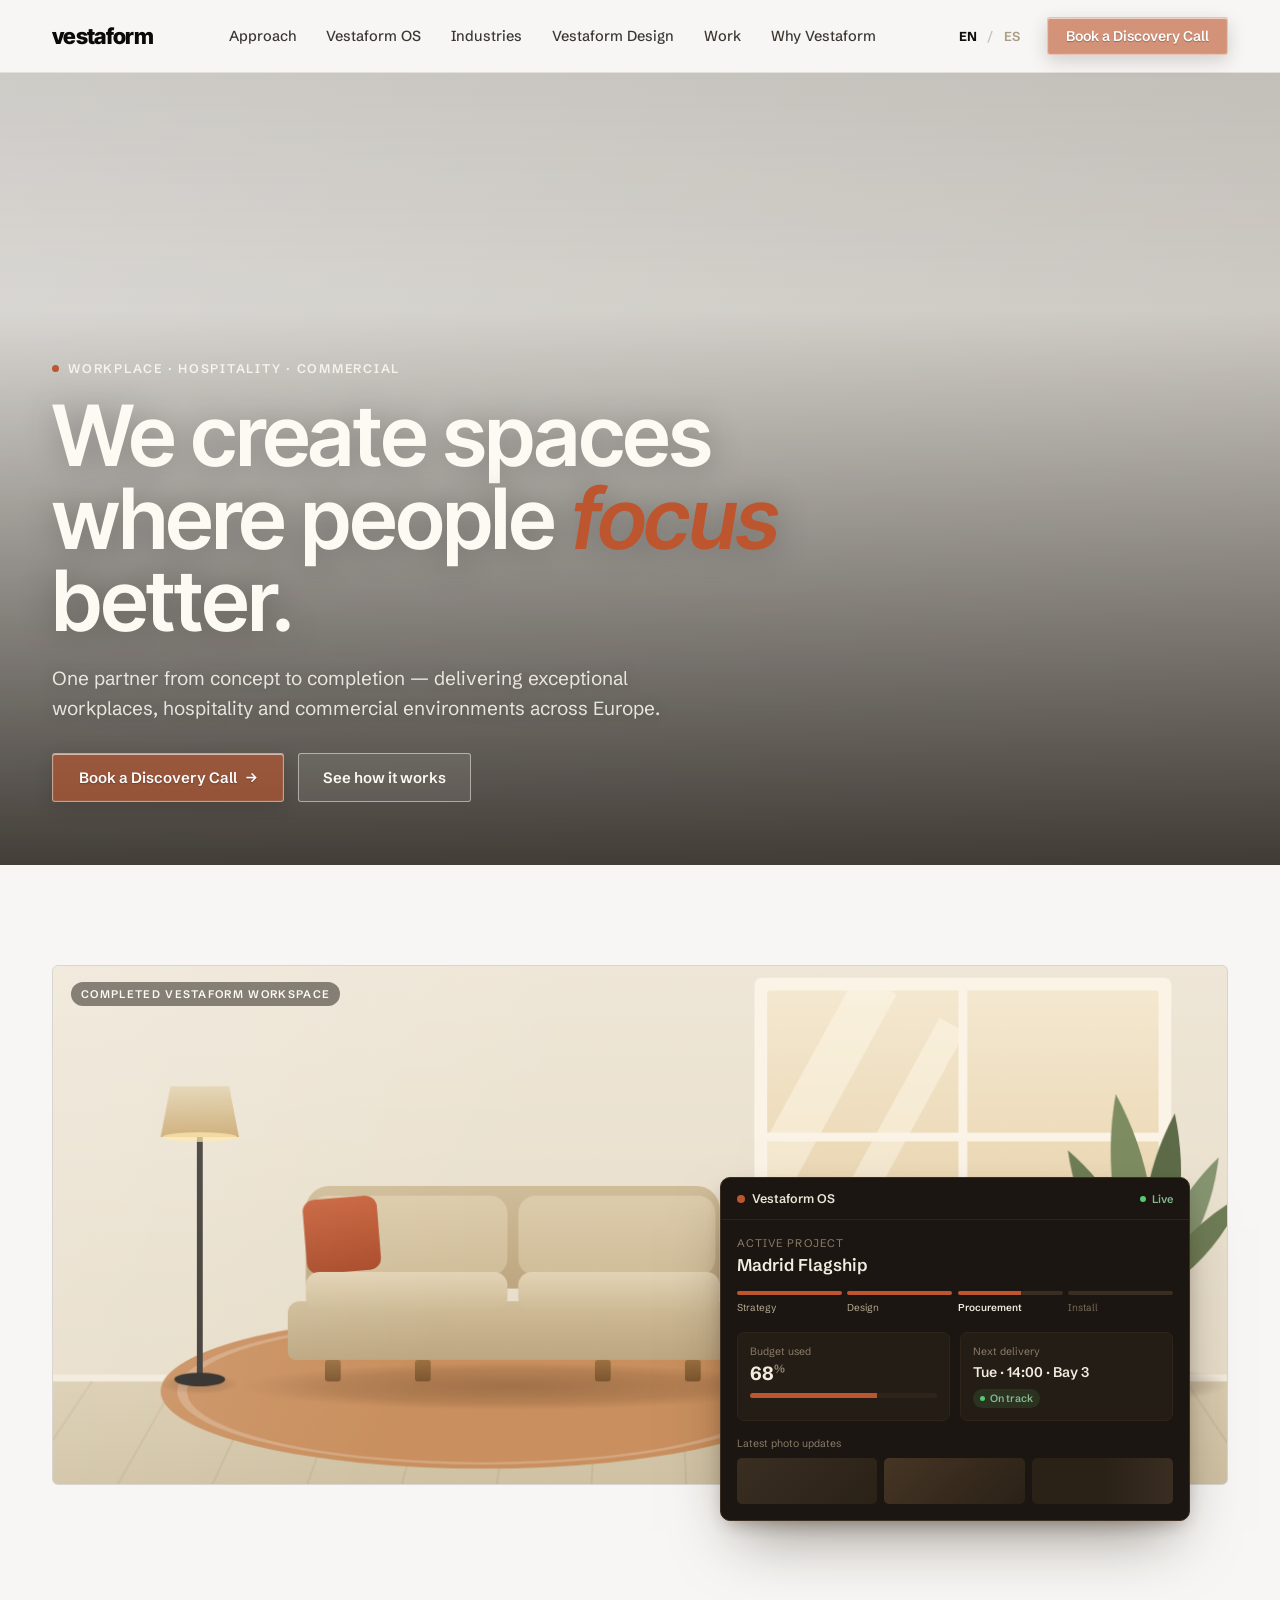
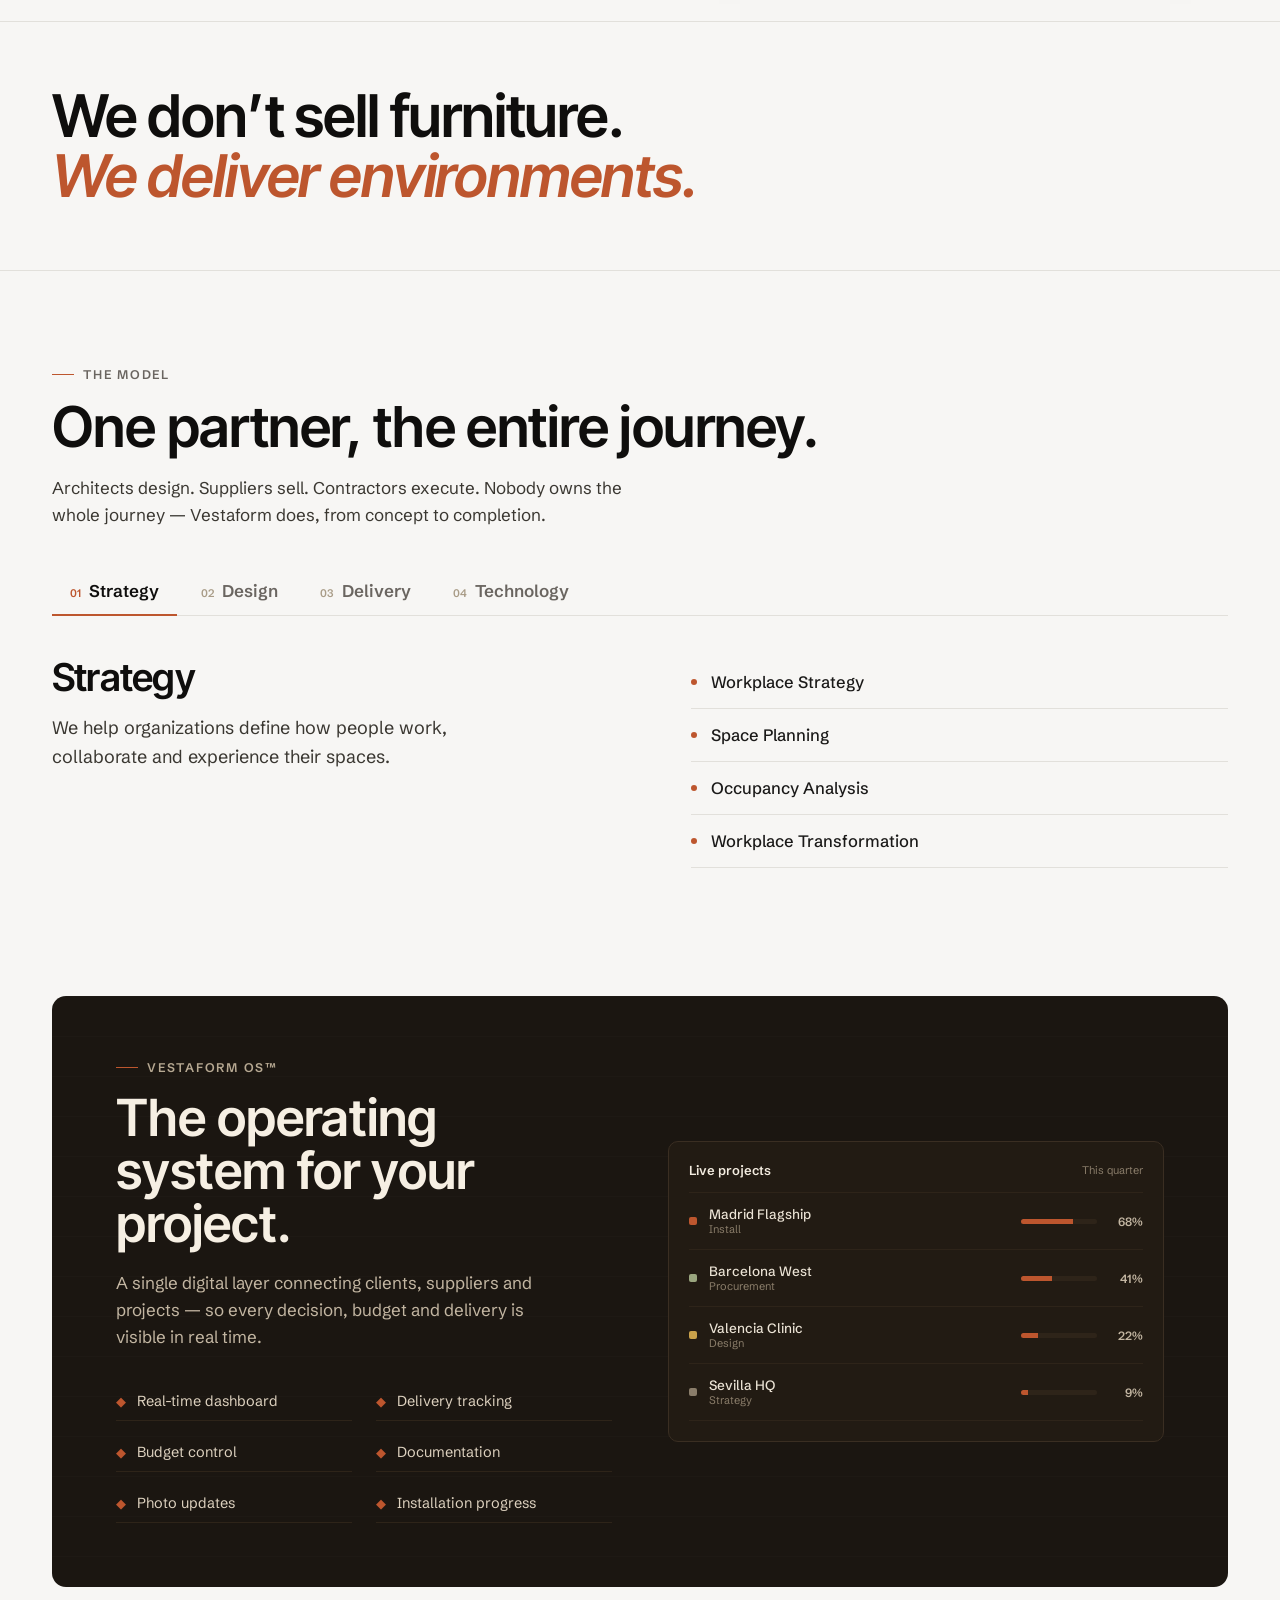
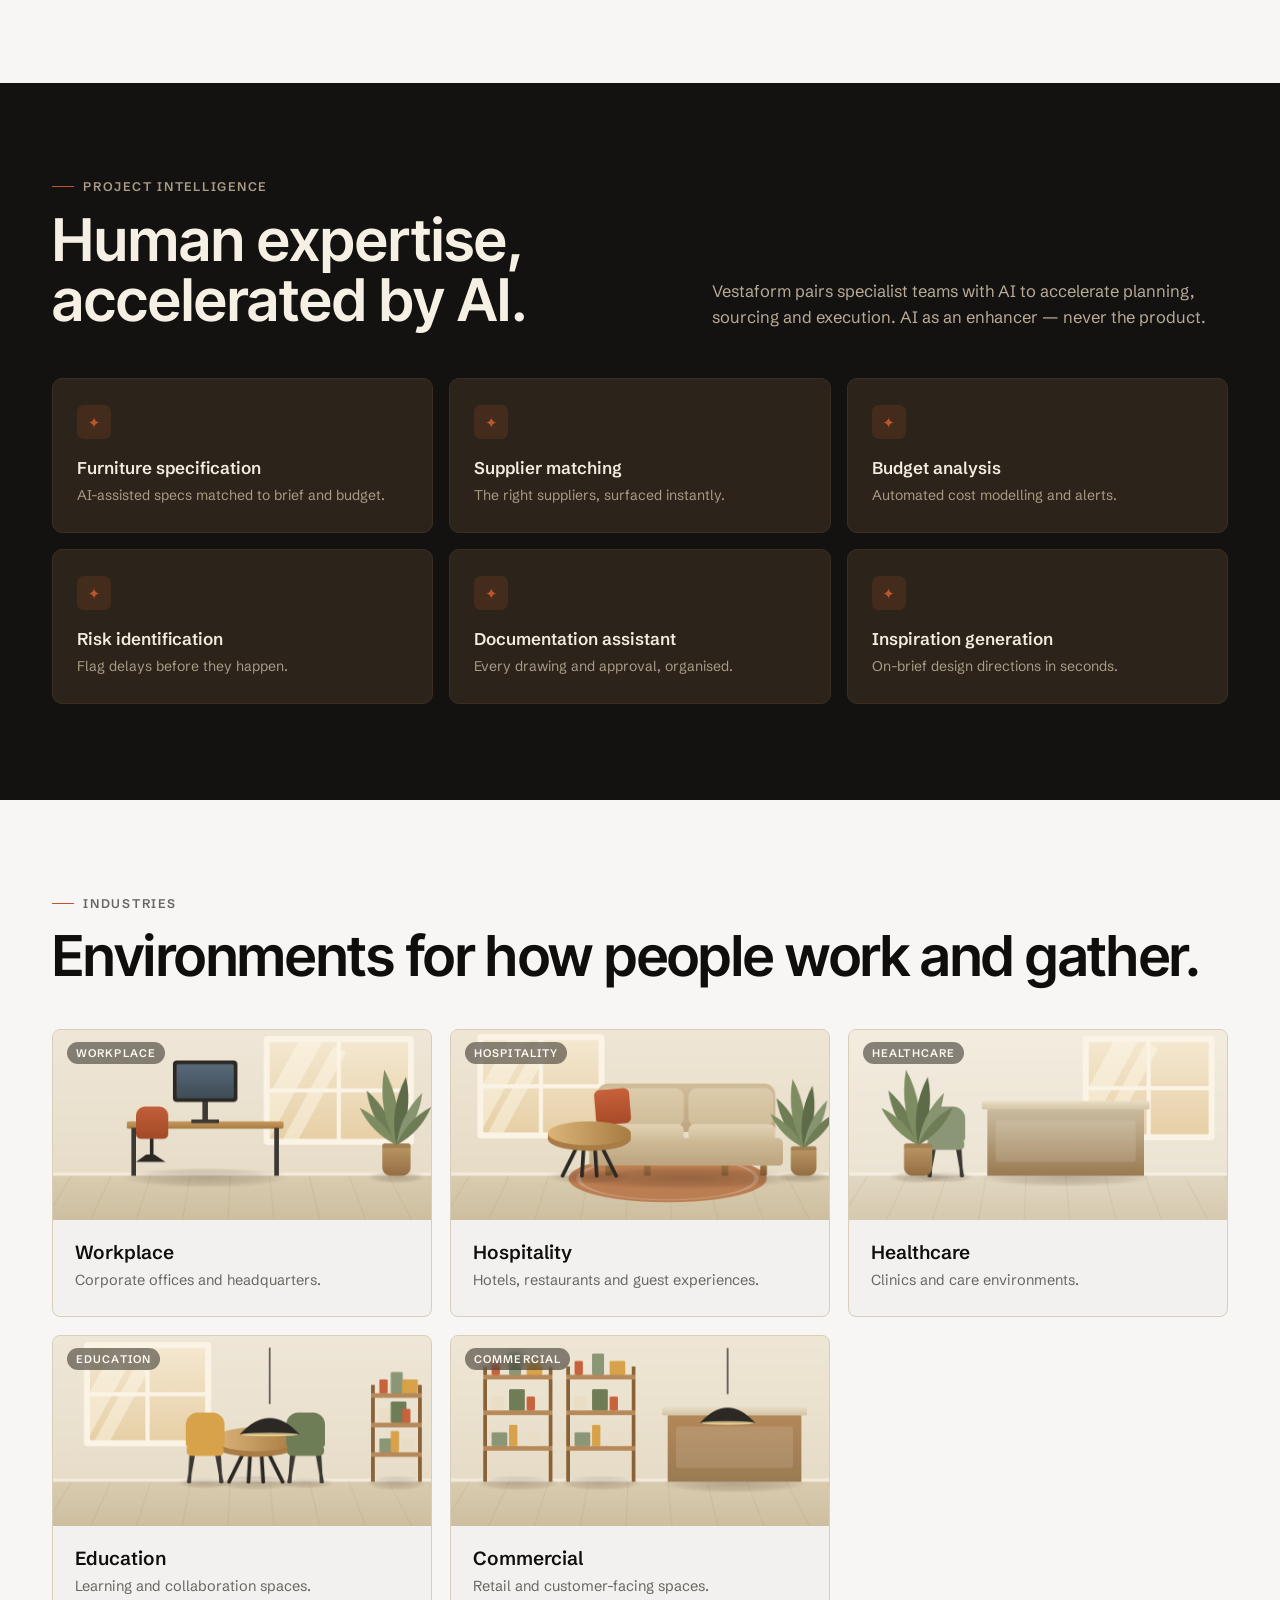
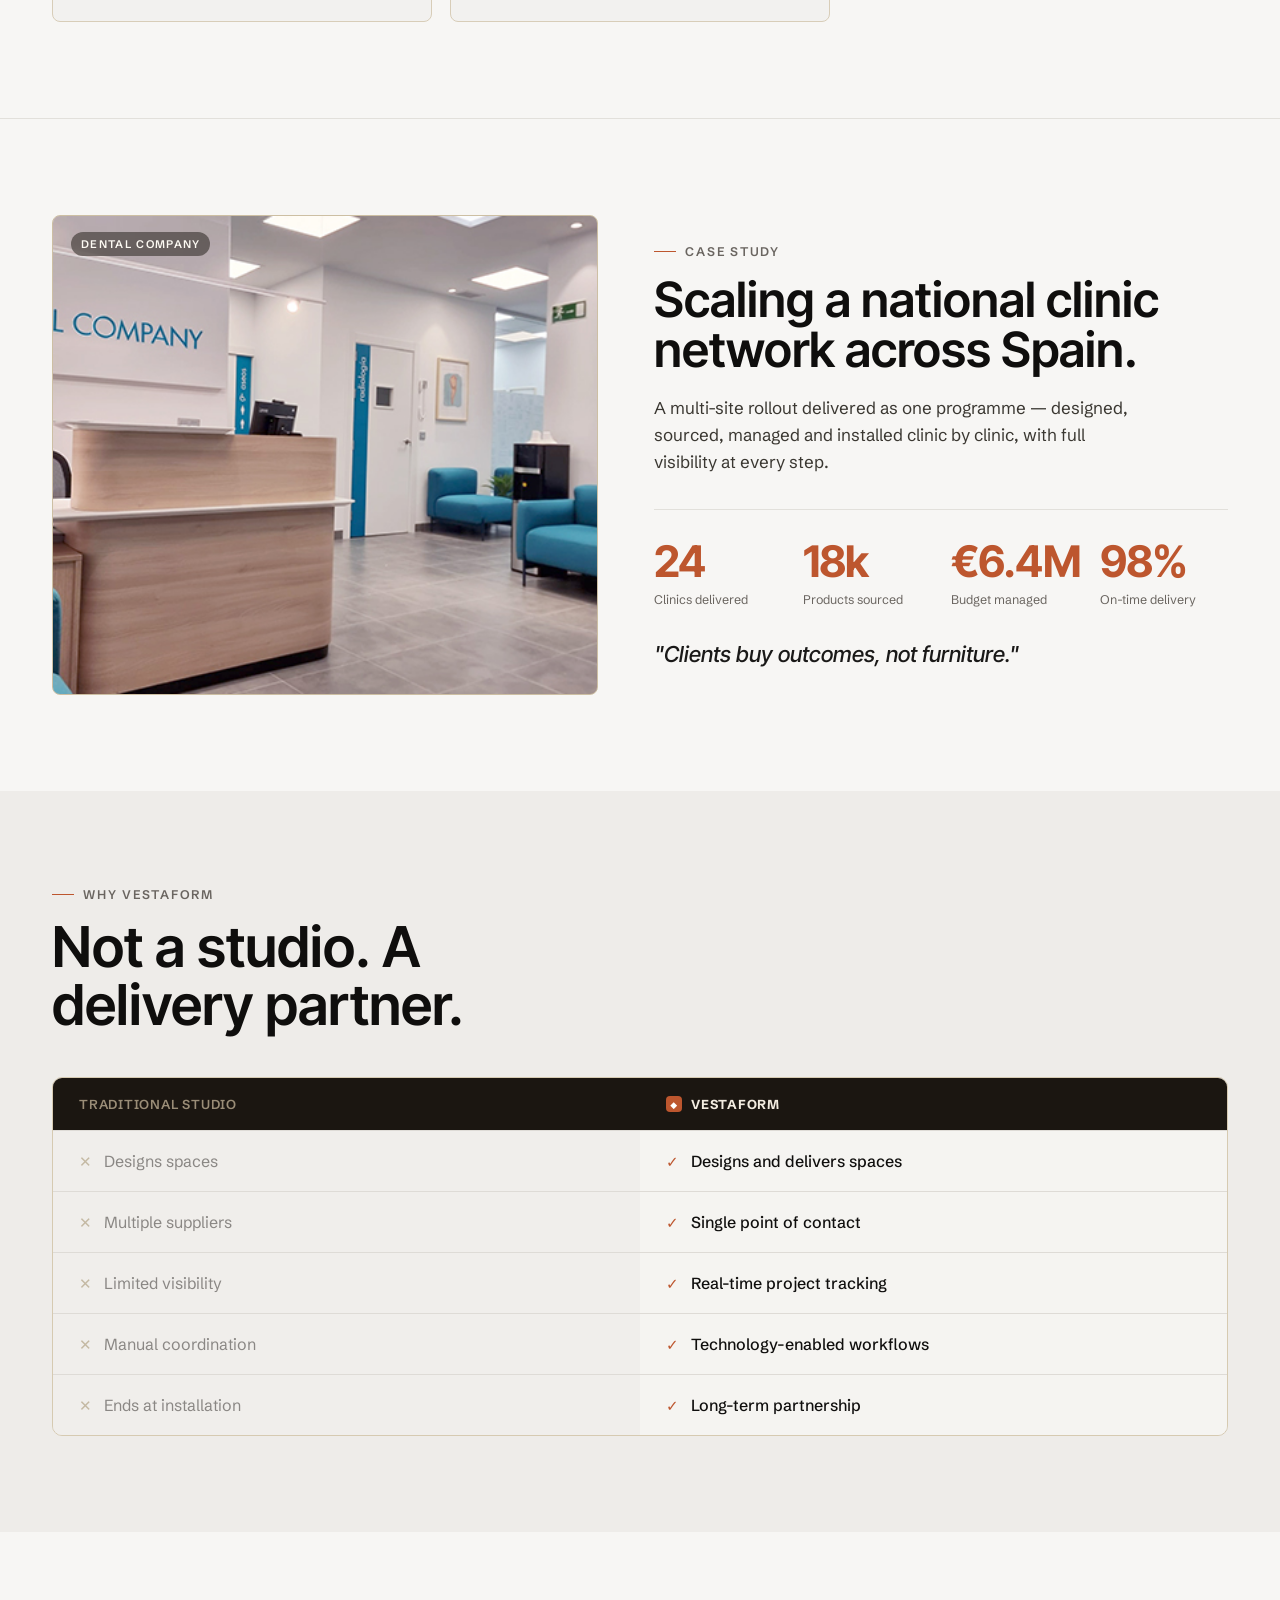
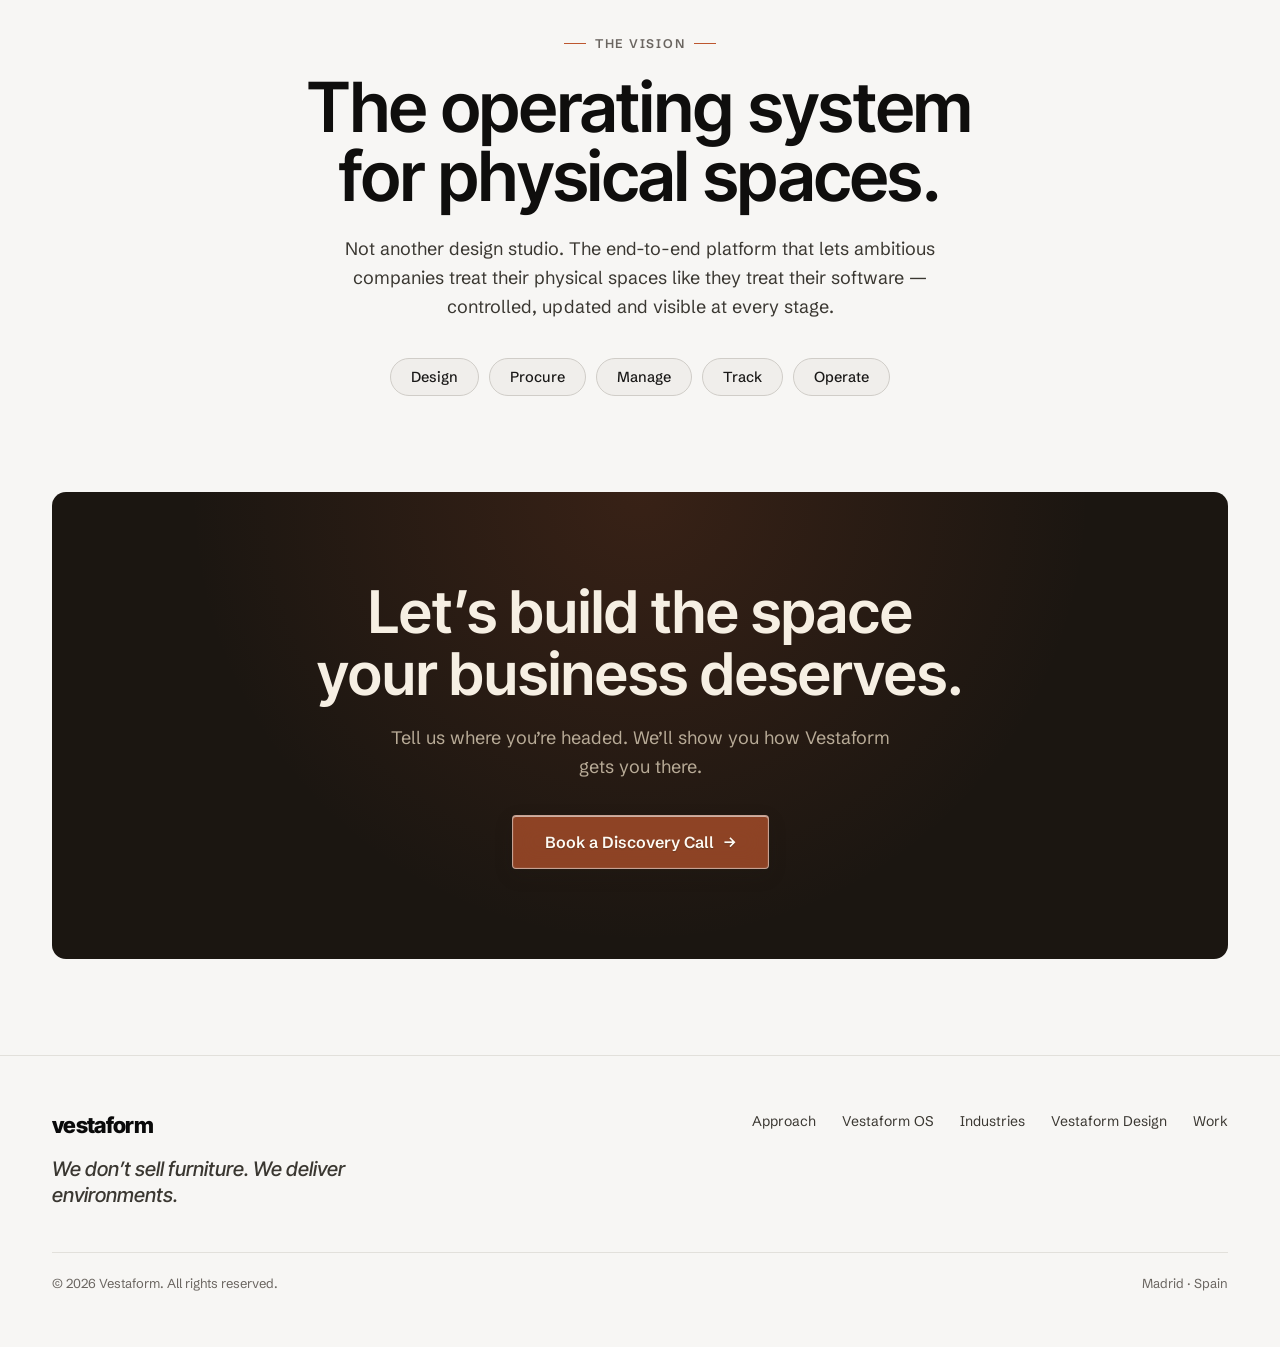
==== commit 31507666: "Merge main (PR #6 i18n/copy) into shared-nav branch Resolve nav conflict in favour of the shared <si" ====
--- a/index.html
+++ b/index.html
@@ -387,7 +387,7 @@
 <div class="showcase">
   <div class="anim-up-4" style="position:relative;">
     <div class="showcase-image-wrap">
-      <img src="project/images/home-hero-v2.png" alt="Completed Vestaform space">
+      <img src="project/images/home-hero-v2.png" alt="">
       <div class="showcase-image-sheen"></div>
       <span class="img-badge" data-i18n="hero.imgTag"></span>
     </div>
@@ -530,7 +530,7 @@
   <div class="case-inner">
     <div class="case-grid">
       <div class="case-image-wrap">
-        <img src="project/images/dental-company.png" alt="Dental Company clinic reception">
+        <img src="project/images/dental-company.png" alt="" data-case-img>
         <span class="img-badge" data-i18n="case.client"></span>
       </div>
       <div>
@@ -614,8 +614,8 @@
       </div>
     </div>
     <div class="footer-bottom">
-      <span>© 2026 Vestaform. <span data-i18n="footer.rights"></span></span>
-      <span>Madrid · España</span>
+      <span><span data-i18n="footer.copy"></span> <span data-i18n="footer.rights"></span></span>
+      <span data-i18n="footer.location"></span>
     </div>
   </div>
 </footer>
@@ -624,15 +624,16 @@
 // ── Translations ─────────────────────────────────────────────────────────────
 const TRANSLATIONS = {
   en: {
-    a11y: { skip: 'Skip to content' },
-    nav: { approach: 'Approach', os: 'Vestaform OS', industries: 'Industries', design: 'Vestaform Design', work: 'Work', about: 'Why us', cta: 'Book a Discovery Call' },
+    meta: { title: 'Vestaform — We Create Spaces Where People Perform Better' },
+    a11y: { skip: 'Skip to content', langToggle: 'Language', menuToggle: 'Menu' },
+    nav: { approach: 'Approach', os: 'Vestaform OS', industries: 'Industries', design: 'Vestaform Design', work: 'Work', about: 'Why Vestaform', cta: 'Book a Discovery Call' },
     hero: {
       eyebrow: 'Workplace · Hospitality · Commercial',
       h1pre: 'We create spaces where people ', h1post: ' better.',
       words: ['perform', 'focus', 'connect', 'thrive', 'belong'],
-      sub: 'From workplace strategy and design to procurement, project management and installation — Vestaform delivers exceptional environments for ambitious companies.',
+      sub: 'One partner from concept to completion — delivering exceptional workplaces, hospitality and commercial environments across Europe.',
       cta1: 'Book a Discovery Call', cta2: 'See how it works',
-      imgTag: 'Completed space'
+      imgTag: 'Completed Vestaform workspace'
     },
     dash: {
       live: 'Live', project: 'Active project', strategy: 'Strategy', design: 'Design',
@@ -682,7 +683,8 @@
       kicker: 'Case study', client: 'Dental Company', title: 'Scaling a national clinic network across Spain.',
       body: 'A multi-site rollout delivered as one programme — designed, sourced, managed and installed clinic by clinic, with full visibility at every step.',
       metrics: [{ n: '24', l: 'Clinics delivered' }, { n: '18k', l: 'Products sourced' }, { n: '€6.4M', l: 'Budget managed' }, { n: '98%', l: 'On-time delivery' }],
-      quote: 'Clients buy outcomes, not furniture.'
+      quote: 'Clients buy outcomes, not furniture.',
+      imgAlt: 'Dental Company clinic reception'
     },
     why: {
       kicker: 'Why Vestaform', title: 'Not a studio. A delivery partner.', col1: 'Traditional studio', col2: 'Vestaform',
@@ -696,22 +698,23 @@
     },
     vision: {
       kicker: 'The vision', title: 'The operating system for physical spaces.',
-      body: 'Not another design studio. The platform companies use to design, procure, manage, track and operate their environments — across Europe.',
+      body: 'Not another design studio. The end-to-end platform that lets ambitious companies treat their physical spaces like they treat their software — controlled, updated and visible at every stage.',
       pills: ['Design', 'Procure', 'Manage', 'Track', 'Operate']
     },
     cta: { title: 'Let’s build the space your business deserves.', sub: 'Tell us where you’re headed. We’ll show you how Vestaform gets you there.', btn: 'Book a Discovery Call' },
-    footer: { tag: 'We don’t sell furniture. We deliver environments.', rights: 'All rights reserved.' }
+    footer: { tag: 'We don’t sell furniture. We deliver environments.', rights: 'All rights reserved.', copy: '© 2026 Vestaform.', location: 'Madrid · Spain' }
   },
   es: {
-    a11y: { skip: 'Saltar al contenido' },
-    nav: { approach: 'Enfoque', os: 'Vestaform OS', industries: 'Sectores', design: 'Vestaform Design', work: 'Proyectos', about: 'Por qué', cta: 'Reserva una llamada' },
+    meta: { title: 'Vestaform — Creamos Espacios Donde las Personas Rinden Mejor' },
+    a11y: { skip: 'Saltar al contenido', langToggle: 'Idioma', menuToggle: 'Menú' },
+    nav: { approach: 'Enfoque', os: 'Vestaform OS', industries: 'Sectores', design: 'Vestaform Design', work: 'Proyectos', about: 'Por qué Vestaform', cta: 'Reserva una llamada' },
     hero: {
       eyebrow: 'Oficinas · Hostelería · Comercial',
       h1pre: 'Creamos espacios donde las personas ', h1post: ' mejor.',
-      words: ['rinden', 'colaboran', 'se concentran', 'prosperan', 'conectan'],
-      sub: 'Desde la estrategia y el diseño de espacios hasta la compra, la gestión de proyectos y la instalación: Vestaform entrega entornos excepcionales para empresas ambiciosas.',
+      words: ['rinden', 'colaboran', 'se enfocan', 'prosperan', 'conectan'],
+      sub: 'Un solo socio del concepto a la entrega — entornos excepcionales de trabajo, hostelería y espacios comerciales en toda Europa.',
       cta1: 'Reserva una llamada', cta2: 'Descubre cómo funciona',
-      imgTag: 'Espacio terminado'
+      imgTag: 'Espacio de trabajo Vestaform terminado'
     },
     dash: {
       live: 'En vivo', project: 'Proyecto activo', strategy: 'Estrategia', design: 'Diseño',
@@ -761,7 +764,8 @@
       kicker: 'Caso de éxito', client: 'Dental Company', title: 'Escalando una red nacional de clínicas en España.',
       body: 'Un despliegue multisede entregado como un solo programa — diseñado, aprovisionado, gestionado e instalado clínica a clínica, con visibilidad total en cada paso.',
       metrics: [{ n: '24', l: 'Clínicas entregadas' }, { n: '18k', l: 'Productos comprados' }, { n: '€6,4M', l: 'Presupuesto gestionado' }, { n: '98%', l: 'Entrega a tiempo' }],
-      quote: 'Los clientes compran resultados, no muebles.'
+      quote: 'Los clientes compran resultados, no muebles.',
+      imgAlt: 'Recepción de clínica Dental Company'
     },
     why: {
       kicker: 'Por qué Vestaform', title: 'No un estudio. Un socio de entrega.', col1: 'Estudio tradicional', col2: 'Vestaform',
@@ -775,11 +779,11 @@
     },
     vision: {
       kicker: 'La visión', title: 'El sistema operativo de los espacios físicos.',
-      body: 'No otro estudio de diseño. La plataforma que las empresas usan para diseñar, comprar, gestionar, seguir y operar sus entornos — en toda Europa.',
+      body: 'No otro estudio de diseño. La plataforma que permite a las empresas ambiciosas gestionar sus espacios físicos con la misma visibilidad y control que el software.',
       pills: ['Diseñar', 'Comprar', 'Gestionar', 'Seguir', 'Operar']
     },
     cta: { title: 'Construyamos el espacio que tu negocio merece.', sub: 'Cuéntanos a dónde vas. Te mostramos cómo Vestaform te lleva allí.', btn: 'Reserva una llamada' },
-    footer: { tag: 'No vendemos muebles. Entregamos entornos.', rights: 'Todos los derechos reservados.' }
+    footer: { tag: 'No vendemos muebles. Entregamos entornos.', rights: 'Todos los derechos reservados.', copy: '© 2026 Vestaform.', location: 'Madrid · España' }
   }
 };
 
@@ -943,6 +947,17 @@
   });
 }
 
+// ── Meta / attribute i18n (title, alts, aria-labels) ─────────────────────────
+function updateMeta() {
+  document.title = t().meta.title;
+  const heroImg = document.querySelector('.showcase-image-wrap img');
+  if (heroImg) heroImg.alt = t().hero.imgTag;
+  const caseImg = document.querySelector('[data-case-img]');
+  if (caseImg) caseImg.alt = t().case.imgAlt;
+  document.querySelector('.lang-toggle').setAttribute('aria-label', t().a11y.langToggle);
+  document.getElementById('nav-toggle').setAttribute('aria-label', t().a11y.menuToggle);
+}
+
 // ── Language buttons ──────────────────────────────────────────────────────────
 function updateLangButtons() {
   const active = { color: '#0f0e0d', fontWeight: 700 };
@@ -1011,6 +1026,7 @@
 // ── Full render ───────────────────────────────────────────────────────────────
 function renderAll() {
   updateI18n();
+  updateMeta();
   updateLangButtons();
   renderWord();
   renderModelTabs();
--- a/vestaform.css
+++ b/vestaform.css
@@ -7,13 +7,13 @@
    ========================================================================== */
 
 /* ── Base & tokens ─────────────────────────────────────────────────────────── */
-:root { --accent: #bd562e; --bg: #efe9dd; }
+:root { --accent: #bd562e; --bg: #f7f6f4; }
 *, *::before, *::after { box-sizing: border-box; }
 html, body { margin: 0; padding: 0; }
 body {
   font-family: 'Schibsted Grotesk', system-ui, sans-serif;
-  background: #efe9dd;
-  color: #221c14;
+  background: #f7f6f4;
+  color: #0f0e0d;
   -webkit-font-smoothing: antialiased;
   overflow-x: clip;
 }
@@ -43,28 +43,26 @@
 .nav {
   position: sticky; top: 0; z-index: 50;
   backdrop-filter: blur(14px);
-  background: rgba(239,233,221,0.82);
-  border-bottom: 1px solid #ddd3c0;
+  background: rgba(247,246,244,0.88);
+  border-bottom: 1px solid #e2e0db;
 }
 .nav-inner {
   max-width: 1240px; margin: 0 auto;
   padding: 16px 32px;
   display: flex; align-items: center; justify-content: space-between; gap: 24px;
 }
-.nav-logo { display: flex; align-items: center; gap: 10px; text-decoration: none; color: #221c14; }
-.nav-logo-box {
-  width: 22px; height: 22px; border: 1.5px solid #221c14; border-radius: 3px;
-  display: inline-flex; align-items: center; justify-content: center;
-}
-.nav-logo-dot { width: 8px; height: 8px; background: var(--accent); border-radius: 1px; }
-.nav-logo-name { font-size: 19px; font-weight: 600; letter-spacing: -0.02em; }
+.nav-logo { display: flex; align-items: center; text-decoration: none; }
+.nav-logo-name {
+  font-family: 'Inter Tight', sans-serif;
+  font-size: 22px; font-weight: 800; letter-spacing: -0.03em; color: #0a0a0a;
+}
 .nav-links { display: flex; align-items: center; gap: 30px; }
 .nav-links a {
-  text-decoration: none; color: #4a4133; font-size: 14.5px; font-weight: 500;
+  text-decoration: none; color: #3a3731; font-size: 14.5px; font-weight: 500;
   transition: color 0.15s; cursor: pointer;
 }
-.nav-links a:hover { color: #221c14; }
-.nav-links a.is-active { color: #221c14; font-weight: 700; display: inline-flex; align-items: center; gap: 7px; }
+.nav-links a:hover { color: #0f0e0d; }
+.nav-links a.is-active { color: #0f0e0d; font-weight: 700; display: inline-flex; align-items: center; gap: 7px; }
 .nav-links a.is-active::before { content: ''; width: 6px; height: 6px; border-radius: 50%; background: var(--accent); }
 .nav-right { display: flex; align-items: center; gap: 18px; }
 .lang-toggle { display: flex; align-items: center; gap: 2px; font-size: 13px; font-weight: 600; }
@@ -73,15 +71,15 @@
   font-family: 'Schibsted Grotesk', sans-serif; font-size: 13px; font-weight: 600;
   transition: color 0.15s; min-height: 40px; min-width: 34px;
 }
-.lang-toggle .sep { color: #c3b9a4; }
+.lang-toggle .sep { color: #c8c5c0; }
 
 /* Mobile nav toggle */
 .nav-toggle {
-  display: none; background: transparent; border: 1px solid #d2c7b0; border-radius: 4px;
+  display: none; background: transparent; border: 1px solid #d8d5d0; border-radius: 4px;
   width: 40px; height: 40px; cursor: pointer; align-items: center; justify-content: center;
 }
 .nav-toggle-bars, .nav-toggle-bars::before, .nav-toggle-bars::after {
-  content: ''; display: block; width: 18px; height: 1.5px; background: #221c14; position: relative;
+  content: ''; display: block; width: 18px; height: 1.5px; background: #0f0e0d; position: relative;
 }
 .nav-toggle-bars::before { position: absolute; top: -5px; }
 .nav-toggle-bars::after { position: absolute; top: 5px; }
@@ -148,7 +146,7 @@
 .kicker {
   display: flex; align-items: center; gap: 9px;
   font-size: 12.5px; font-weight: 600; letter-spacing: 0.14em;
-  text-transform: uppercase; color: #6f6553;
+  text-transform: uppercase; color: #6a6560;
 }
 .kicker-line { width: 22px; height: 1px; background: var(--accent); flex: none; }
 .kicker-dark { color: #b6a892; }
@@ -159,15 +157,15 @@
 }
 
 /* ── Footer ────────────────────────────────────────────────────────────────── */
-.footer { border-top: 1px solid #ddd3c0; }
+.footer { border-top: 1px solid #e2e0db; }
 .footer-inner { max-width: 1240px; margin: 0 auto; padding: 56px 32px; }
 .footer-top { display: flex; flex-wrap: wrap; justify-content: space-between; gap: 32px; align-items: flex-start; }
 .footer-logo-area { max-width: 30ch; }
-.footer-tagline { font-family: 'Inter Tight', sans-serif; font-weight: 500; font-style: italic; font-size: 20px; line-height: 1.3; color: #4a4133; margin: 18px 0 0; }
+.footer-tagline { font-family: 'Inter Tight', sans-serif; font-weight: 500; font-style: italic; font-size: 20px; line-height: 1.3; color: #3a3731; margin: 18px 0 0; }
 .footer-links { display: flex; gap: 26px; flex-wrap: wrap; }
-.footer-links a { text-decoration: none; color: #4a4133; font-size: 14px; transition: color 0.15s; }
-.footer-links a:hover { color: #221c14; }
-.footer-bottom { display: flex; flex-wrap: wrap; justify-content: space-between; gap: 12px; margin-top: 44px; padding-top: 22px; border-top: 1px solid #ddd3c0; font-size: 13px; color: #6f6553; }
+.footer-links a { text-decoration: none; color: #3a3731; font-size: 14px; transition: color 0.15s; }
+.footer-links a:hover { color: #0f0e0d; }
+.footer-bottom { display: flex; flex-wrap: wrap; justify-content: space-between; gap: 12px; margin-top: 44px; padding-top: 22px; border-top: 1px solid #e2e0db; font-size: 13px; color: #6a6560; }
 
 /* ── Accessibility ─────────────────────────────────────────────────────────── */
 a:focus-visible, button:focus-visible, [tabindex]:focus-visible {
@@ -194,12 +192,12 @@
   .nav-links {
     position: absolute; top: 100%; left: 0; right: 0; display: none;
     flex-direction: column; align-items: stretch; gap: 0;
-    background: rgba(239,233,221,0.98); backdrop-filter: blur(14px);
-    border-bottom: 1px solid #ddd3c0; padding: 6px 32px 16px;
+    background: rgba(247,246,244,0.98); backdrop-filter: blur(14px);
+    border-bottom: 1px solid #e2e0db; padding: 6px 32px 16px;
   }
   .nav.open .nav-links { display: flex; }
   .nav-right .btn-cta { display: none; }
-  .nav-links a { padding: 13px 0; font-size: 16px; border-bottom: 1px solid #e3d9c6; }
+  .nav-links a { padding: 13px 0; font-size: 16px; border-bottom: 1px solid #e2e0db; }
   .nav-links a.is-active::before { display: none; }
 }
 @media (max-width: 768px) {
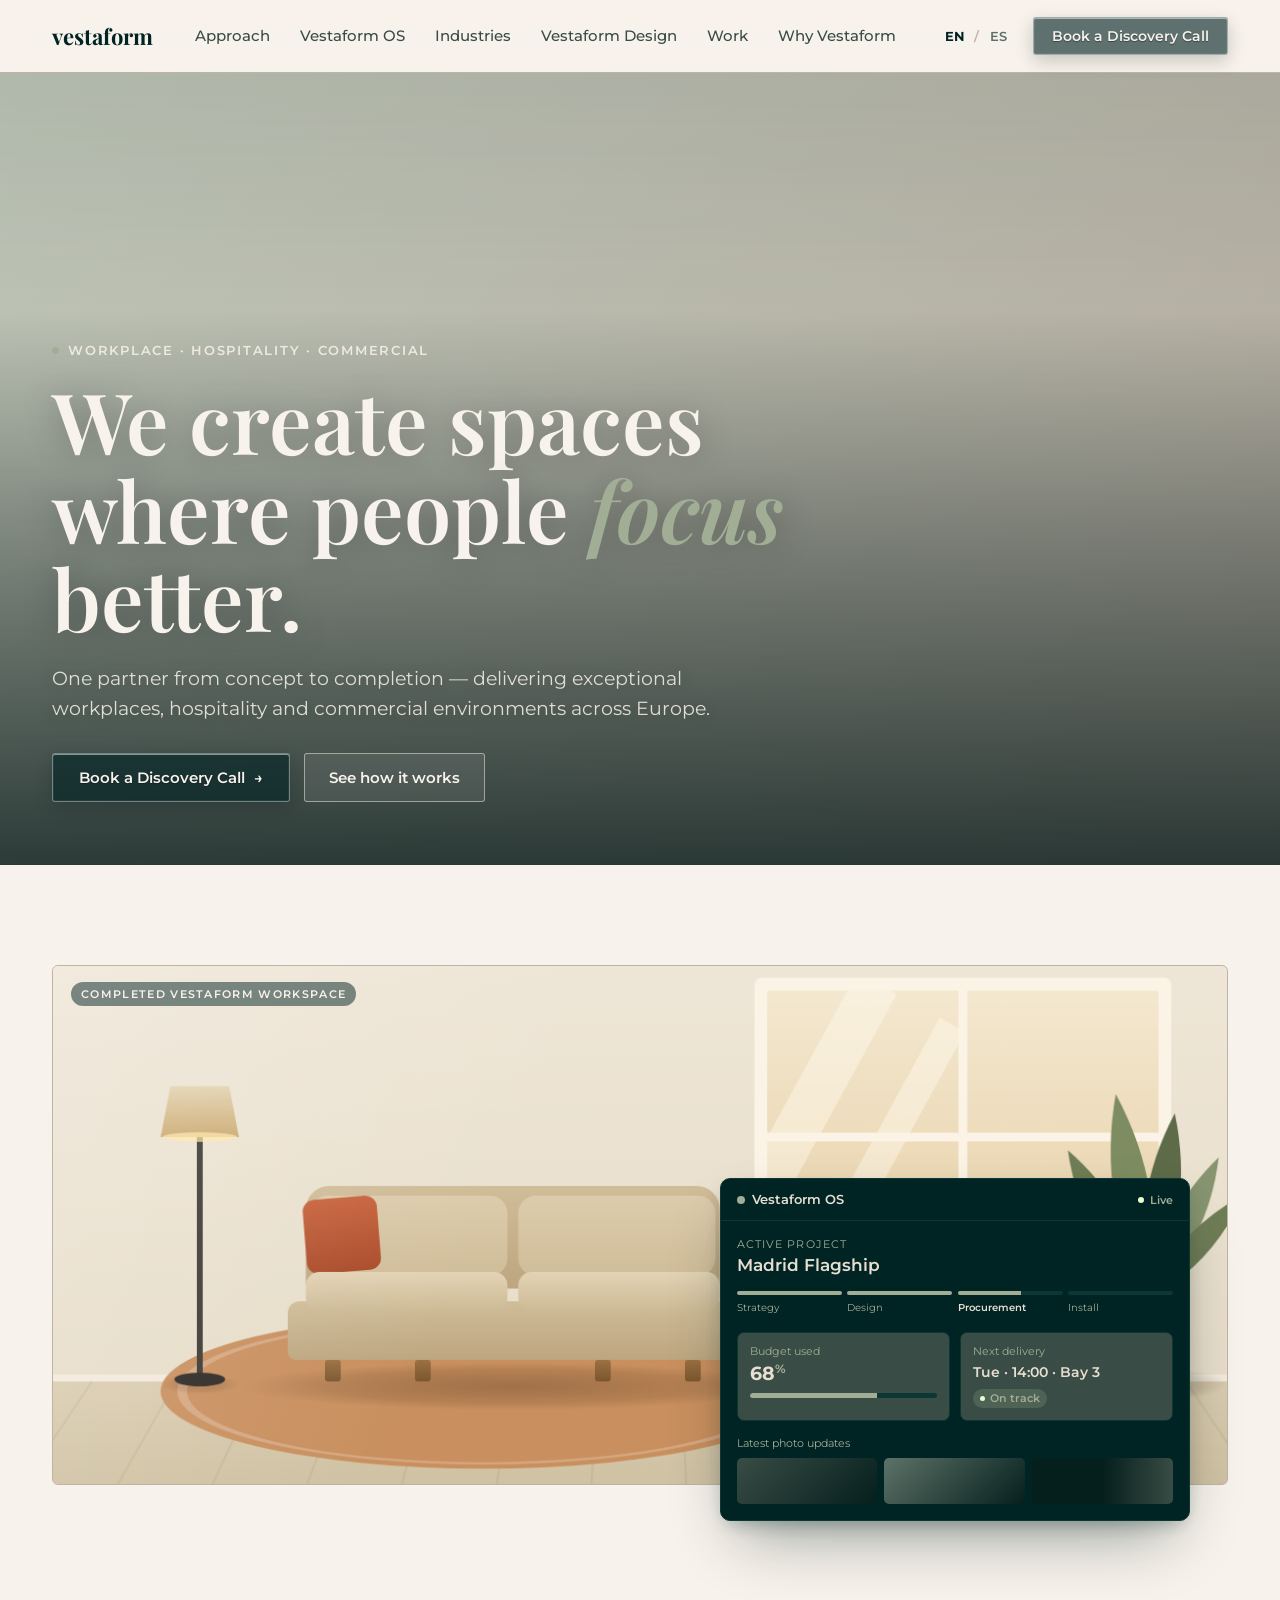
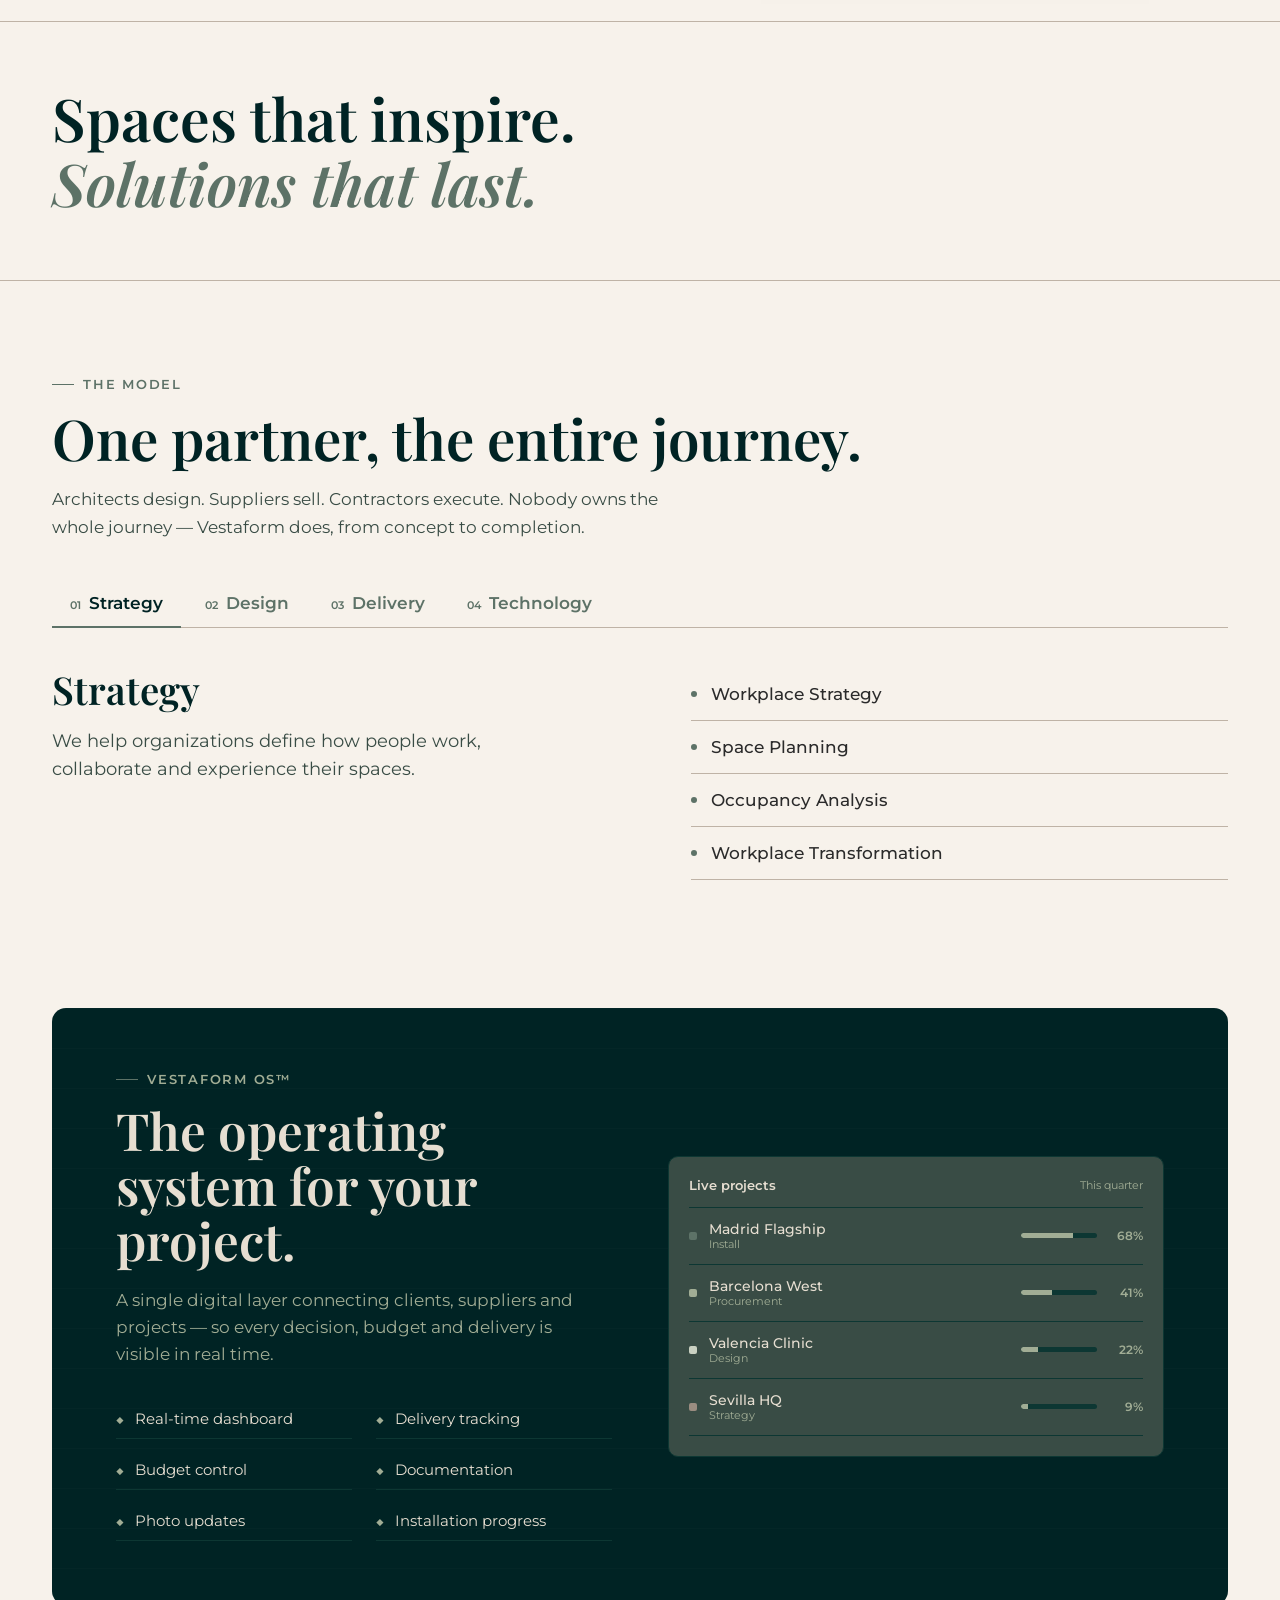
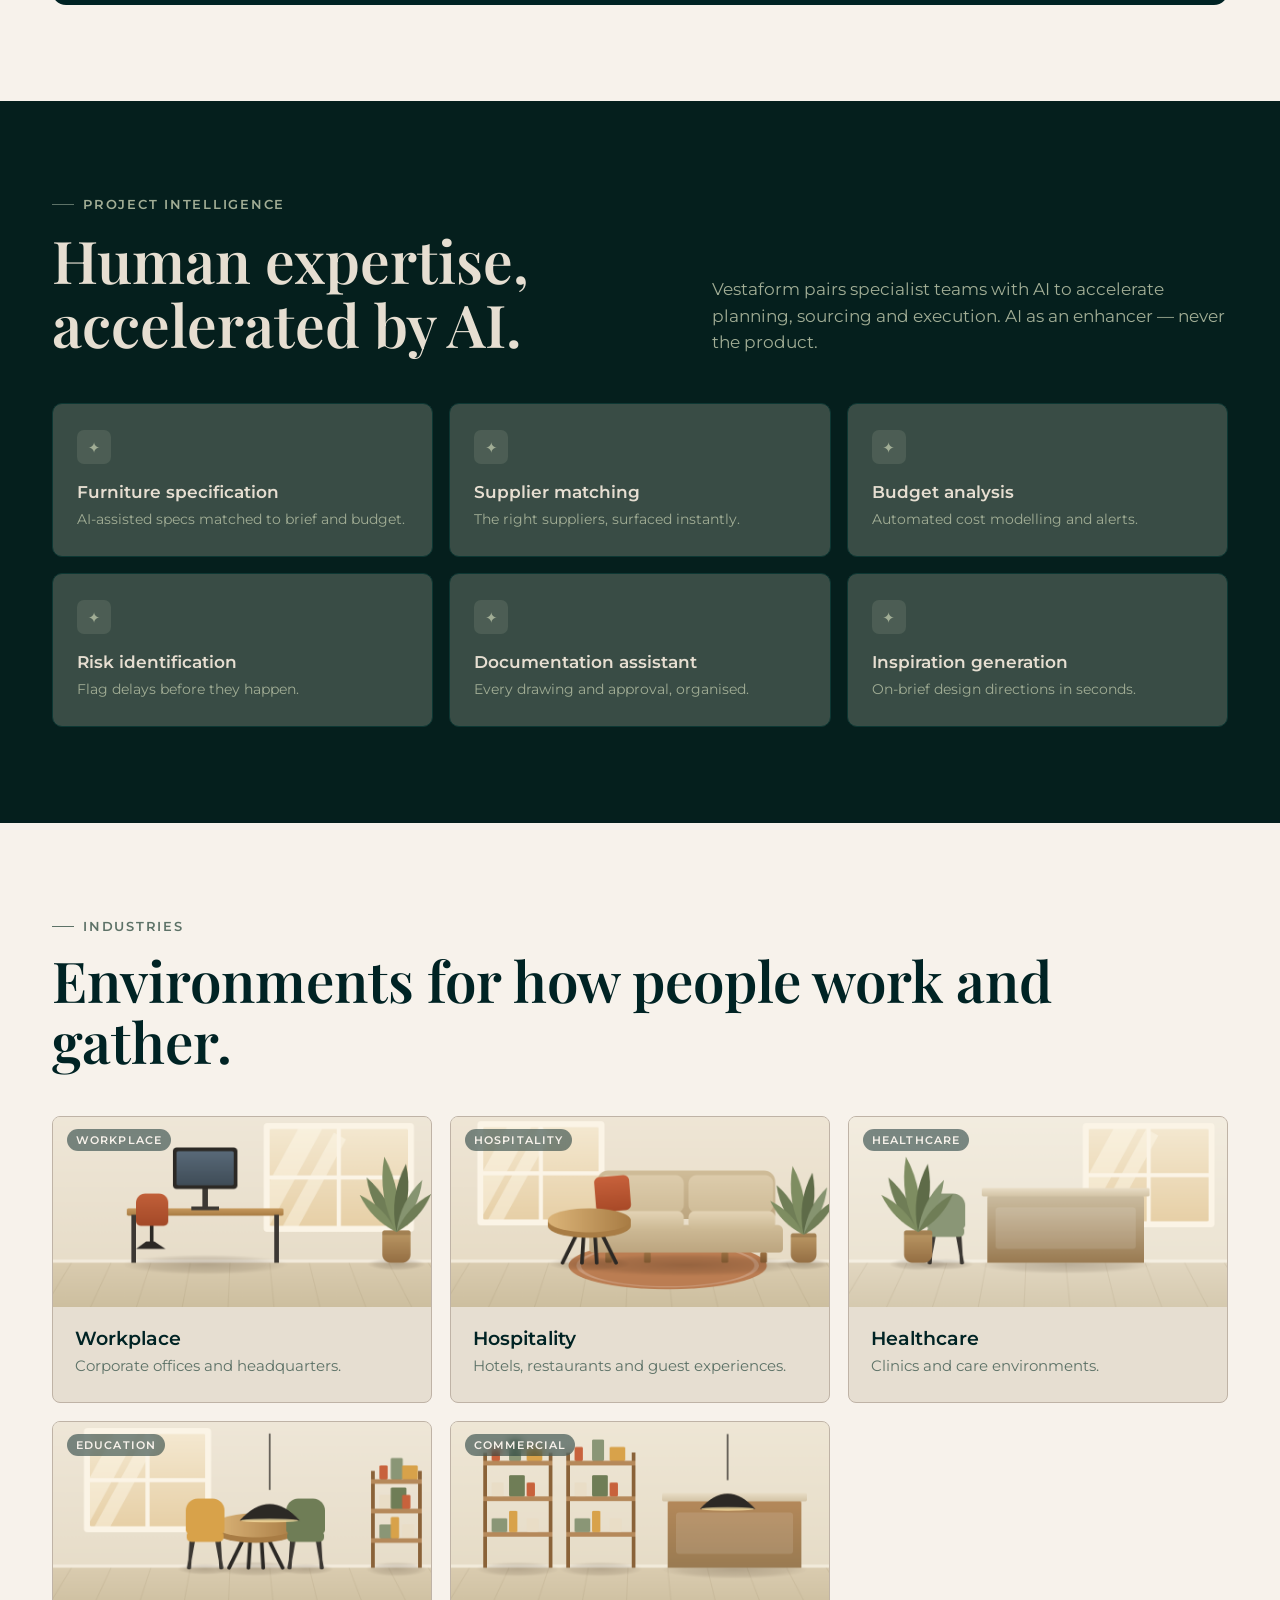
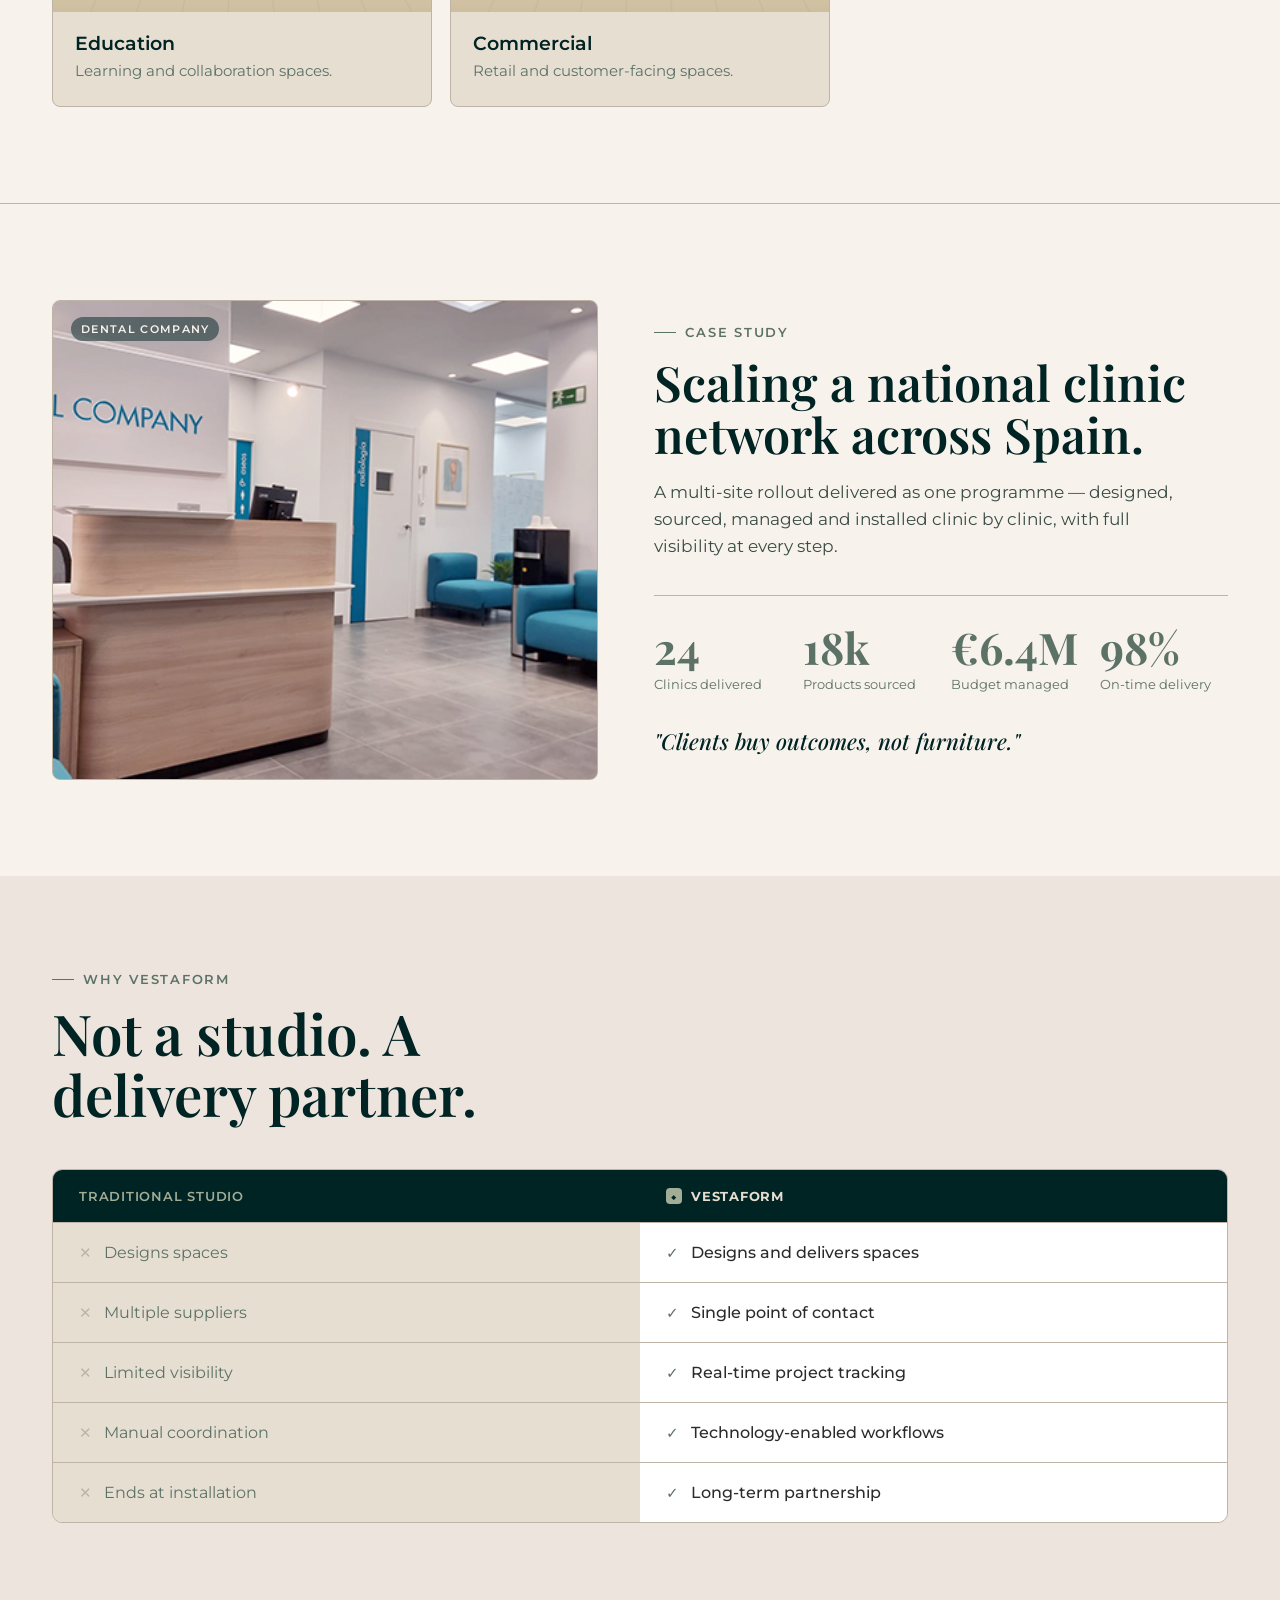
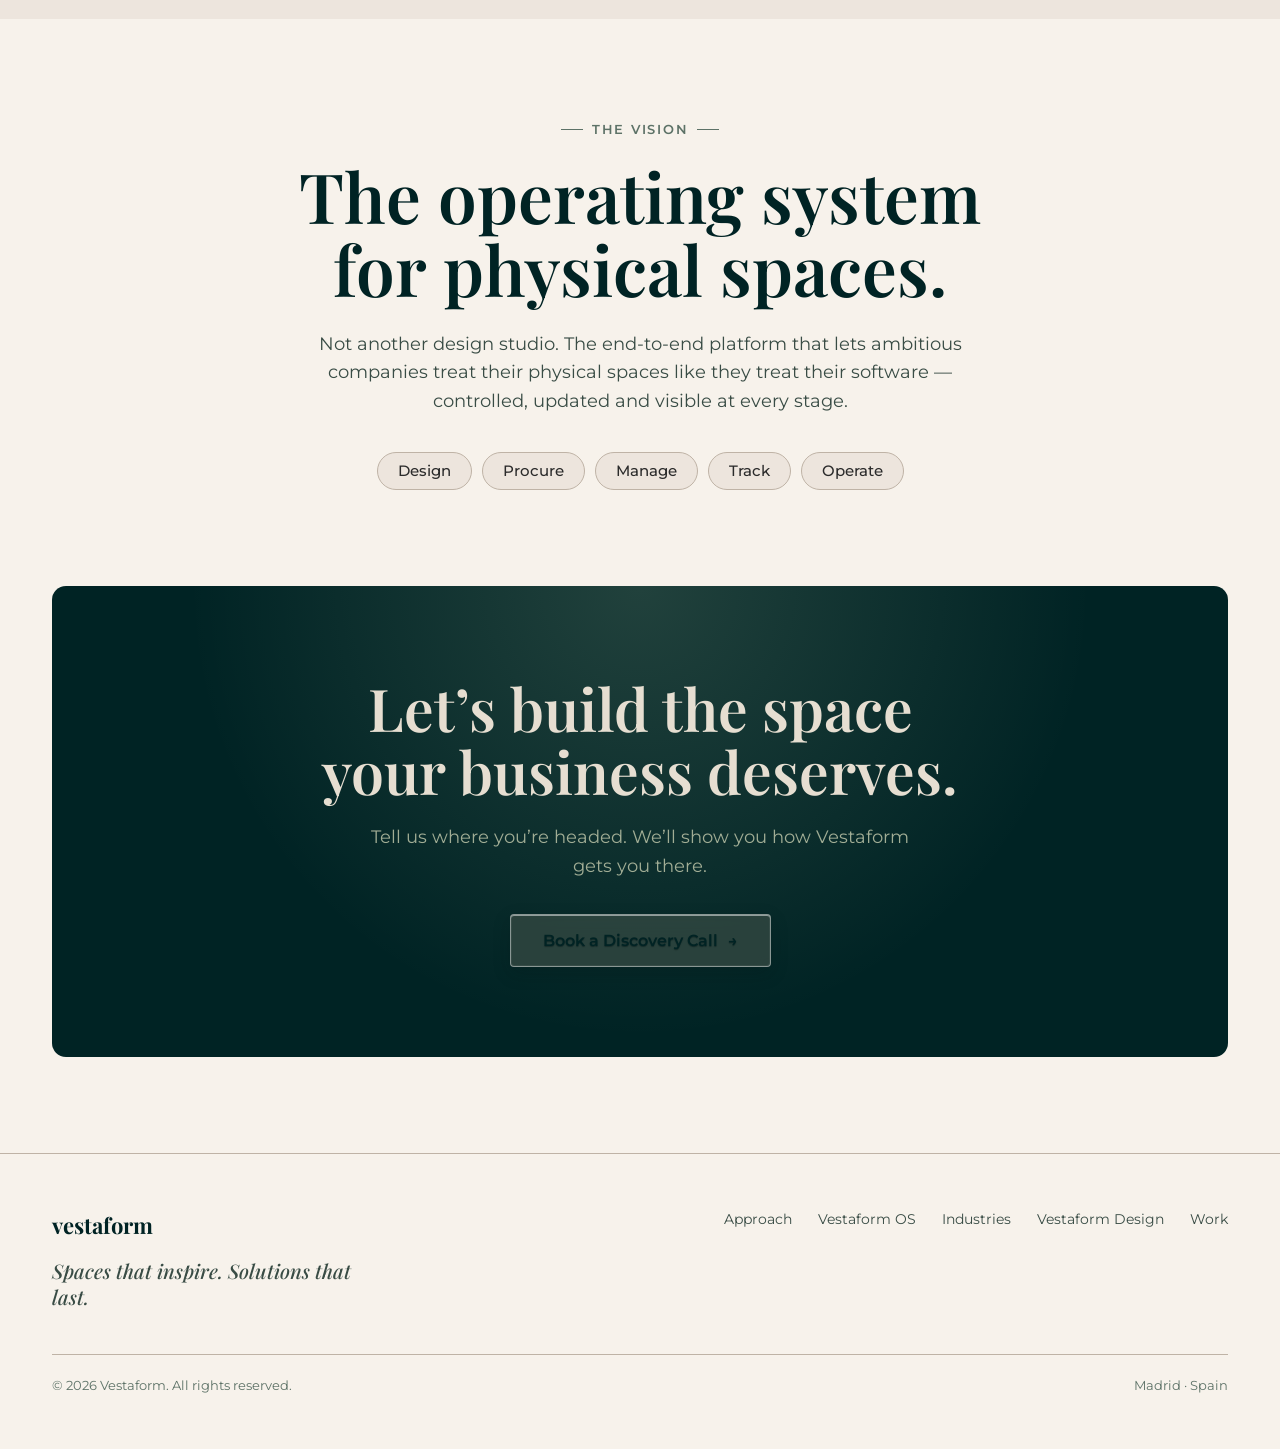
==== commit 87269e1d: "Rebrand to green/beige brandbook palette with design tokens Replace the warm bone-paper + terracotta" ====
--- a/index.html
+++ b/index.html
@@ -6,7 +6,7 @@
 <title>Vestaform — We Create Spaces Where People Perform Better</title>
 <link rel="preconnect" href="https://fonts.googleapis.com">
 <link rel="preconnect" href="https://fonts.gstatic.com" crossorigin>
-<link href="https://fonts.googleapis.com/css2?family=Inter+Tight:ital,wght@0,400;0,500;0,600;0,700;0,800;1,400;1,600&family=Schibsted+Grotesk:ital,wght@0,400;0,500;0,600;0,700;0,800;1,400&display=swap" rel="stylesheet">
+<link href="https://fonts.googleapis.com/css2?family=Montserrat:ital,wght@0,300;0,400;0,500;0,600;0,700;1,400&family=Playfair+Display:ital,wght@0,500;0,600;0,700;1,500;1,600;1,700&display=swap" rel="stylesheet">
 <script src="project/image-slot.js"></script>
 <link rel="stylesheet" href="vestaform.css">
 <script src="project/nav.js"></script>
@@ -17,12 +17,12 @@
 /* Hero */
 .hero {
   position: relative; width: 100%; height: min(88vh, 800px); min-height: 520px;
-  overflow: hidden; background: linear-gradient(135deg, #e8e6e2, #d4d0c8);
+  overflow: hidden; background: linear-gradient(135deg, var(--sage), var(--stone));
 }
 .hero image-slot { position: absolute; inset: 0; width: 100%; height: 100%; }
 .hero-overlay {
   position: absolute; inset: 0; z-index: 3; pointer-events: none;
-  background: linear-gradient(to top, rgba(18,12,7,0.76) 0%, rgba(18,12,7,0.34) 42%, rgba(18,12,7,0.06) 70%, rgba(18,12,7,0.12) 100%);
+  background: linear-gradient(to top, rgba(0,20,20,0.78) 0%, rgba(0,20,20,0.36) 42%, rgba(0,20,20,0.06) 70%, rgba(0,20,20,0.12) 100%);
 }
 .hero-content {
   position: absolute; inset: 0; z-index: 4;
@@ -35,22 +35,22 @@
 .hero-eyebrow {
   display: inline-flex; align-items: center; gap: 9px;
   font-size: 12.5px; font-weight: 600; letter-spacing: 0.14em; text-transform: uppercase;
-  color: rgba(253,250,243,0.86);
-}
-.hero-dot { width: 7px; height: 7px; border-radius: 50%; background: var(--accent); }
+  color: rgba(247,242,235,0.86);
+}
+.hero-dot { width: 7px; height: 7px; border-radius: 50%; background: var(--moss); }
 .hero-h1 {
-  font-family: 'Inter Tight', sans-serif; font-weight: 600;
-  font-size: clamp(44px, 6.6vw, 92px); line-height: 0.98; letter-spacing: -0.015em;
-  color: #fdfaf3; margin: 18px 0 0; max-width: 15ch;
+  font-family: 'Playfair Display', Georgia, serif; font-weight: 600;
+  font-size: clamp(44px, 6.6vw, 92px); line-height: 1.05; letter-spacing: 0;
+  color: var(--linen); margin: 18px 0 0; max-width: 15ch;
   text-shadow: 0 2px 34px rgba(0,0,0,0.28);
 }
 .hero-word {
-  font-style: italic; color: var(--accent); display: inline-block;
+  font-style: italic; color: var(--moss); display: inline-block;
   animation: vfWordIn 0.55s cubic-bezier(0.2,0.7,0.2,1) both;
 }
 .hero-sub {
   max-width: 54ch; font-size: clamp(16px, 1.5vw, 19px); line-height: 1.55;
-  color: rgba(253,250,243,0.86); margin: 22px 0 0;
+  color: rgba(247,242,235,0.86); margin: 22px 0 0;
   text-shadow: 0 1px 16px rgba(0,0,0,0.3);
 }
 .hero-ctas {
@@ -62,8 +62,8 @@
 .showcase { max-width: 1240px; margin: 0 auto; padding: clamp(64px,8vw,100px) 32px 40px; position: relative; }
 .showcase-image-wrap {
   position: relative; height: clamp(280px, 42vw, 520px); border-radius: 6px;
-  overflow: hidden; background: linear-gradient(135deg, #e2d8c4, #d8ccb4);
-  border: 1px solid #d8d5d0;
+  overflow: hidden; background: linear-gradient(135deg, var(--sand), var(--stone));
+  border: 1px solid var(--border);
 }
 .showcase-image-wrap img {
   position: absolute; inset: 0; width: 100%; height: 100%; object-fit: cover;
@@ -76,7 +76,7 @@
 .img-badge {
   position: absolute; left: 18px; top: 16px;
   font-size: 11px; font-weight: 600; letter-spacing: 0.12em; text-transform: uppercase;
-  color: #fdfaf3; background: rgba(27,22,17,0.5);
+  color: var(--linen); background: rgba(0,35,36,0.5);
   padding: 5px 10px; border-radius: 20px; backdrop-filter: blur(4px);
 }
 
@@ -84,89 +84,89 @@
 .os-float {
   position: absolute; right: clamp(8px,3vw,40px); bottom: -36px;
   width: clamp(300px, 40vw, 470px);
-  background: #1b1611; border-radius: 10px;
-  border: 1px solid #3a2e22;
-  box-shadow: 0 30px 60px -20px rgba(40,25,12,0.5), 0 8px 20px -8px rgba(40,25,12,0.4);
+  background: var(--panel-bg); border-radius: 10px;
+  border: 1px solid var(--panel-border);
+  box-shadow: var(--shadow-panel);
   overflow: hidden;
   animation: vfFloat 7s ease-in-out infinite;
 }
 .os-float-header {
   display: flex; align-items: center; justify-content: space-between;
-  padding: 13px 16px; border-bottom: 1px solid #2e2419;
+  padding: 13px 16px; border-bottom: 1px solid var(--panel-border);
 }
 .os-float-title { display: flex; align-items: center; gap: 7px; }
-.os-float-dot { width: 8px; height: 8px; border-radius: 50%; background: var(--accent); }
-.os-float-name { font-size: 12.5px; font-weight: 600; color: #ece4d6; }
+.os-float-dot { width: 8px; height: 8px; border-radius: 50%; background: var(--moss); }
+.os-float-name { font-size: 12.5px; font-weight: 600; color: var(--panel-text); }
 .os-live {
   display: flex; align-items: center; gap: 6px;
-  font-size: 11px; font-weight: 600; color: #7fb98e;
+  font-size: 11px; font-weight: 600; color: var(--success);
 }
 .os-live-dot {
-  width: 6px; height: 6px; border-radius: 50%; background: #58c873;
+  width: 6px; height: 6px; border-radius: 50%; background: var(--highlight);
   animation: vfBlink 1.6s ease-in-out infinite;
 }
 .os-body { padding: 16px; }
-.os-label { font-size: 11px; letter-spacing: 0.1em; text-transform: uppercase; color: #8a7d6a; }
-.os-project-name { font-size: 17px; font-weight: 600; color: #f3ece0; margin-top: 4px; }
+.os-label { font-size: 11px; letter-spacing: 0.1em; text-transform: uppercase; color: var(--panel-text-muted); }
+.os-project-name { font-size: 17px; font-weight: 600; color: var(--panel-text); margin-top: 4px; }
 .os-phases { display: flex; gap: 6px; margin-top: 16px; }
 .os-phase { flex: 1; }
 .os-phase-bar { height: 4px; border-radius: 2px; transform-origin: left; }
-.os-phase-label { font-size: 10px; color: #b6a892; margin-top: 6px; }
-.os-phase-label-active { color: #f3ece0; font-weight: 600; }
+.os-phase-label { font-size: 10px; color: var(--panel-text-muted); margin-top: 6px; }
+.os-phase-label-active { color: var(--panel-text); font-weight: 600; }
 .os-cards { display: grid; grid-template-columns: 1fr 1fr; gap: 10px; margin-top: 18px; }
 .os-card {
-  background: #241d15; border: 1px solid #2e2419; border-radius: 7px; padding: 12px;
-}
-.os-card-label { font-size: 10.5px; color: #8a7d6a; }
-.os-card-val { font-size: 19px; font-weight: 700; color: #f3ece0; margin-top: 3px; }
-.os-card-val sup { font-size: 12px; color: #8a7d6a; }
-.os-card-val-sm { font-size: 14px; font-weight: 600; color: #f3ece0; margin-top: 5px; }
+  background: var(--panel-raised); border: 1px solid var(--panel-border); border-radius: 7px; padding: 12px;
+}
+.os-card-label { font-size: 10.5px; color: var(--panel-text-muted); }
+.os-card-val { font-size: 19px; font-weight: 700; color: var(--panel-text); margin-top: 3px; }
+.os-card-val sup { font-size: 12px; color: var(--panel-text-muted); }
+.os-card-val-sm { font-size: 14px; font-weight: 600; color: var(--panel-text); margin-top: 5px; }
 .os-progress-track {
-  height: 5px; border-radius: 3px; background: #2e2419; margin-top: 8px; overflow: hidden;
-}
-.os-progress-fill { height: 100%; background: var(--accent); transform-origin: left; }
+  height: 5px; border-radius: 3px; background: var(--panel-border); margin-top: 8px; overflow: hidden;
+}
+.os-progress-fill { height: 100%; background: var(--moss); transform-origin: left; }
 .os-badge-green {
   display: inline-flex; align-items: center; gap: 5px; margin-top: 8px;
-  font-size: 10.5px; font-weight: 600; color: #7fb98e;
-  background: rgba(88,200,115,0.12); padding: 3px 7px; border-radius: 20px;
-}
-.os-badge-green-dot { width: 5px; height: 5px; border-radius: 50%; background: #58c873; }
-.os-updates-label { font-size: 10.5px; color: #8a7d6a; margin-top: 16px; }
+  font-size: 10.5px; font-weight: 600; color: var(--success);
+  background: rgba(235,250,207,0.12); padding: 3px 7px; border-radius: 20px;
+}
+.os-badge-green-dot { width: 5px; height: 5px; border-radius: 50%; background: var(--highlight); }
+.os-updates-label { font-size: 10.5px; color: var(--panel-text-muted); margin-top: 16px; }
 .os-photos { display: flex; gap: 7px; margin-top: 8px; }
 .os-photo { flex: 1; height: 46px; border-radius: 5px; }
 
 /* Declarative band */
 .band {
-  margin-top: 96px; border-top: 1px solid #e2e0db; border-bottom: 1px solid #e2e0db;
+  margin-top: 96px; border-top: 1px solid var(--border); border-bottom: 1px solid var(--border);
 }
 .band-inner { max-width: 1240px; margin: 0 auto; padding: 64px 32px; }
 .band-text {
-  font-family: 'Inter Tight', sans-serif; font-weight: 600;
-  font-size: clamp(30px, 4.6vw, 64px); line-height: 1.02; letter-spacing: -0.02em;
-  margin: 0; max-width: 18ch;
+  font-family: 'Playfair Display', Georgia, serif; font-weight: 600;
+  font-size: clamp(30px, 4.6vw, 64px); line-height: 1.1; letter-spacing: 0;
+  margin: 0; max-width: 18ch; color: var(--text-strong);
 }
 .band-italic { font-style: italic; color: var(--accent); }
 
 /* Model section */
 .model-section { max-width: 1240px; margin: 0 auto; padding: 96px 32px; }
 .model-intro {
-  max-width: 60ch; font-size: 17px; line-height: 1.6; color: #3a3731; margin: 18px 0 0;
-}
-.model-tabs { display: flex; flex-wrap: wrap; gap: 6px; margin-top: 40px; border-bottom: 1px solid #e2e0db; }
+  max-width: 60ch; font-size: 17px; line-height: 1.6; color: var(--text-secondary); margin: 18px 0 0;
+}
+.model-tabs { display: flex; flex-wrap: wrap; gap: 6px; margin-top: 40px; border-bottom: 1px solid var(--border); }
 .model-tab {
   background: transparent; border: none; cursor: pointer; padding: 12px 18px 14px;
   position: relative; display: flex; align-items: baseline; gap: 8px;
-  font-family: 'Schibsted Grotesk', sans-serif;
-}
-.model-tab-n { font-size: 11px; font-weight: 600; color: #a99c87; transition: color 0.2s; }
-.model-tab-label { font-size: 17px; font-weight: 600; color: #6a6560; transition: color 0.2s; }
+  font-family: 'Montserrat', sans-serif;
+}
+.model-tab-n { font-size: 11px; font-weight: 600; color: var(--text-muted); transition: color 0.2s; }
+.model-tab-label { font-size: 17px; font-weight: 600; color: var(--text-muted); transition: color 0.2s; }
 .model-tab-bar {
   position: absolute; left: 0; right: 0; bottom: -1px; height: 2px;
   background: var(--accent); transform: scaleX(0); transform-origin: left;
   transition: transform 0.3s cubic-bezier(0.2,0.7,0.2,1);
 }
 .model-tab.active .model-tab-n { color: var(--accent); }
-.model-tab.active .model-tab-label { color: #0f0e0d; }
+.model-tab.active .model-tab-label { color: var(--text-strong); }
 .model-tab.active .model-tab-bar { transform: scaleX(1); }
 .model-panel {
   display: none; grid-template-columns: 1.1fr 1fr; gap: 48px; align-items: start;
@@ -174,24 +174,24 @@
 }
 .model-panel.active { display: grid; }
 .model-panel-title {
-  font-family: 'Inter Tight', sans-serif; font-weight: 600;
-  font-size: clamp(26px, 3vw, 40px); line-height: 1.1; letter-spacing: -0.02em;
+  font-family: 'Playfair Display', Georgia, serif; font-weight: 600;
+  font-size: clamp(26px, 3vw, 40px); line-height: 1.12; letter-spacing: 0; color: var(--text-strong);
 }
 .model-panel-blurb {
-  font-size: 18px; line-height: 1.6; color: #3a3731; margin: 16px 0 0; max-width: 44ch;
+  font-size: 18px; line-height: 1.6; color: var(--text-secondary); margin: 16px 0 0; max-width: 44ch;
 }
 .model-service {
   display: flex; align-items: center; gap: 14px; padding: 16px 0;
-  border-bottom: 1px solid #e2e0db;
+  border-bottom: 1px solid var(--border);
 }
 .model-service-dot { width: 6px; height: 6px; border-radius: 50%; background: var(--accent); flex: none; }
-.model-service-name { font-size: 16.5px; font-weight: 500; color: #1a1918; }
+.model-service-name { font-size: 16.5px; font-weight: 500; color: var(--text); }
 
 /* OS section */
 .os-section { max-width: 1240px; margin: 0 auto; padding: 32px 32px 96px; }
 .os-panel {
-  background: #1b1611; border-radius: 14px; padding: clamp(36px,5vw,72px);
-  color: #ece4d6; position: relative; overflow: hidden;
+  background: var(--panel-bg); border-radius: 14px; padding: clamp(36px,5vw,72px);
+  color: var(--panel-text); position: relative; overflow: hidden;
 }
 .os-panel-grid {
   position: absolute; inset: 0;
@@ -201,127 +201,127 @@
 .os-panel-inner {
   position: relative; display: grid; grid-template-columns: 1fr 1fr; gap: 56px; align-items: center;
 }
-.os-panel-sub { font-size: 17px; line-height: 1.6; color: #c3b6a2; margin: 18px 0 0; max-width: 44ch; }
+.os-panel-sub { font-size: 17px; line-height: 1.6; color: var(--panel-text-muted); margin: 18px 0 0; max-width: 44ch; }
 .os-features { display: grid; grid-template-columns: 1fr 1fr; gap: 12px 24px; margin-top: 32px; }
 .os-feature {
   display: flex; align-items: center; gap: 11px; padding: 10px 0;
-  border-bottom: 1px solid #2e2419;
-}
-.os-feature-diamond { color: var(--accent); font-size: 13px; }
-.os-feature-label { font-size: 14.5px; color: #ddd1bf; }
+  border-bottom: 1px solid var(--panel-border);
+}
+.os-feature-diamond { color: var(--moss); font-size: 13px; }
+.os-feature-label { font-size: 14.5px; color: var(--panel-text); }
 .os-dash {
-  background: #221b13; border: 1px solid #3a2e22; border-radius: 10px; padding: 20px;
+  background: var(--panel-raised); border: 1px solid var(--panel-border); border-radius: 10px; padding: 20px;
 }
 .os-dash-header {
   display: flex; align-items: center; justify-content: space-between;
-  padding-bottom: 14px; border-bottom: 1px solid #2e2419;
-}
-.os-dash-title { font-size: 13px; font-weight: 600; color: #f3ece0; }
-.os-dash-quarter { font-size: 11px; color: #8a7d6a; }
+  padding-bottom: 14px; border-bottom: 1px solid var(--panel-border);
+}
+.os-dash-title { font-size: 13px; font-weight: 600; color: var(--panel-text); }
+.os-dash-quarter { font-size: 11px; color: var(--panel-text-muted); }
 .os-row {
   display: flex; align-items: center; gap: 12px; padding: 13px 0;
-  border-bottom: 1px solid #2e2419;
+  border-bottom: 1px solid var(--panel-border);
 }
 .os-row-dot { width: 8px; height: 8px; border-radius: 2px; flex: none; }
 .os-row-info { flex: 1; min-width: 0; }
-.os-row-name { font-size: 13.5px; font-weight: 500; color: #ece4d6; white-space: nowrap; overflow: hidden; text-overflow: ellipsis; }
-.os-row-meta { font-size: 11px; color: #8a7d6a; }
+.os-row-name { font-size: 13.5px; font-weight: 500; color: var(--panel-text); white-space: nowrap; overflow: hidden; text-overflow: ellipsis; }
+.os-row-meta { font-size: 11px; color: var(--panel-text-muted); }
 .os-row-bar-wrap { width: 76px; flex: none; }
-.os-row-track { height: 5px; border-radius: 3px; background: #2e2419; overflow: hidden; }
-.os-row-fill { height: 100%; background: var(--accent); transform-origin: left; }
-.os-row-pct { font-size: 12px; font-weight: 600; color: #c3b6a2; width: 34px; text-align: right; }
+.os-row-track { height: 5px; border-radius: 3px; background: var(--panel-border); overflow: hidden; }
+.os-row-fill { height: 100%; background: var(--moss); transform-origin: left; }
+.os-row-pct { font-size: 12px; font-weight: 600; color: var(--panel-text-muted); width: 34px; text-align: right; }
 
 /* AI section */
-.ai-section { background: #141210; color: #ece4d6; }
+.ai-section { background: var(--panel-bg-2); color: var(--panel-text); }
 .ai-inner { max-width: 1240px; margin: 0 auto; padding: 96px 32px; }
 .ai-head { display: grid; grid-template-columns: 1.2fr 1fr; gap: 40px; align-items: end; margin-top: 16px; }
-.ai-h2 { font-family: 'Inter Tight', sans-serif; font-weight: 600; font-size: clamp(34px,4.6vw,62px); line-height: 1.02; margin: 0; max-width: 16ch; color: #f6efe3; }
-.ai-sub { font-size: 16.5px; line-height: 1.6; color: #b8ab97; margin: 0; }
+.ai-h2 { font-family: 'Playfair Display', Georgia, serif; font-weight: 600; font-size: clamp(34px,4.6vw,62px); line-height: 1.08; letter-spacing: 0; margin: 0; max-width: 16ch; color: var(--panel-text); }
+.ai-sub { font-size: 16.5px; line-height: 1.6; color: var(--panel-text-muted); margin: 0; }
 .ai-grid { display: grid; grid-template-columns: repeat(3, 1fr); gap: 16px; margin-top: 48px; }
 .ai-card {
-  background: #2c241a; border: 1px solid #3a2e22; border-radius: 10px; padding: 26px 24px;
+  background: var(--panel-raised); border: 1px solid var(--panel-border); border-radius: 10px; padding: 26px 24px;
   transition: transform 0.25s, border-color 0.25s;
 }
-.ai-card:hover { transform: translateY(-3px); border-color: #54422c; }
+.ai-card:hover { transform: translateY(-3px); border-color: var(--deep-moss); }
 .ai-card-icon {
-  width: 34px; height: 34px; border-radius: 7px; background: rgba(189,86,46,0.16);
-  display: flex; align-items: center; justify-content: center; color: var(--accent); font-size: 15px;
-}
-.ai-card-title { font-size: 17px; font-weight: 600; color: #f3ece0; margin-top: 18px; }
-.ai-card-desc { font-size: 14px; line-height: 1.5; color: #a99c87; margin-top: 7px; }
+  width: 34px; height: 34px; border-radius: 7px; background: rgba(161,173,149,0.18);
+  display: flex; align-items: center; justify-content: center; color: var(--moss); font-size: 15px;
+}
+.ai-card-title { font-size: 17px; font-weight: 600; color: var(--panel-text); margin-top: 18px; }
+.ai-card-desc { font-size: 14px; line-height: 1.5; color: var(--panel-text-muted); margin-top: 7px; }
 
 /* Industries */
 .industries-section { max-width: 1240px; margin: 0 auto; padding: 96px 32px; }
 .industries-grid { display: grid; grid-template-columns: repeat(3, 1fr); gap: 18px; }
 .industry-card {
-  border-radius: 8px; overflow: hidden; border: 1px solid #d8cdb8;
-  background: #f2f1ef; transition: border-color 0.2s;
-}
-.industry-card:hover { border-color: #c2b599; }
+  border-radius: 8px; overflow: hidden; border: 1px solid var(--border);
+  background: var(--card-bg); transition: border-color 0.2s;
+}
+.industry-card:hover { border-color: var(--deep-moss); }
 .industry-image {
   height: 190px; position: relative; overflow: hidden;
-  background: linear-gradient(135deg, #e2d8c4, #d6cab1);
+  background: linear-gradient(135deg, var(--sand), var(--stone));
 }
 .industry-image-bg { position: absolute; inset: 0; background-size: cover; background-position: center; }
 .industry-tag {
   position: absolute; left: 14px; top: 12px;
   font-size: 11px; font-weight: 600; letter-spacing: 0.1em; text-transform: uppercase;
-  color: #fdfaf3; background: rgba(27,22,17,0.5);
+  color: var(--linen); background: rgba(0,35,36,0.5);
   padding: 4px 9px; border-radius: 20px; backdrop-filter: blur(4px);
 }
 .industry-body { padding: 20px 22px 24px; }
-.industry-name { font-size: 19px; font-weight: 600; color: #0f0e0d; }
-.industry-desc { font-size: 14.5px; line-height: 1.5; color: #6a6560; margin-top: 6px; }
+.industry-name { font-size: 19px; font-weight: 600; color: var(--text-strong); }
+.industry-desc { font-size: 14.5px; line-height: 1.5; color: var(--text-muted); margin-top: 6px; }
 
 /* Case study */
-.case-section { border-top: 1px solid #e2e0db; }
+.case-section { border-top: 1px solid var(--border); }
 .case-inner { max-width: 1240px; margin: 0 auto; padding: 96px 32px; }
 .case-grid { display: grid; grid-template-columns: 1fr 1.05fr; gap: 56px; align-items: center; }
 .case-image-wrap {
   position: relative; height: clamp(320px, 40vw, 480px); border-radius: 8px;
-  overflow: hidden; background: linear-gradient(135deg, #ddd2bc, #cdbfa3);
-  border: 1px solid #cdbfa3;
+  overflow: hidden; background: linear-gradient(135deg, var(--sand), var(--stone));
+  border: 1px solid var(--border);
 }
 .case-image-wrap img { position: absolute; inset: 0; width: 100%; height: 100%; object-fit: cover; }
-.case-h2 { font-family: 'Inter Tight', sans-serif; font-weight: 600; font-size: clamp(30px,3.8vw,50px); line-height: 1.04; margin: 16px 0 0; max-width: 18ch; }
-.case-body { font-size: 17px; line-height: 1.6; color: #3a3731; margin: 18px 0 0; max-width: 48ch; }
-.case-metrics { display: grid; grid-template-columns: repeat(4, 1fr); gap: 20px; margin-top: 34px; padding-top: 30px; border-top: 1px solid #e2e0db; }
-.metric-n { font-family: 'Inter Tight', sans-serif; font-weight: 700; font-size: clamp(30px,3.4vw,44px); line-height: 1; letter-spacing: -0.02em; color: var(--accent); }
-.metric-l { font-size: 12.5px; line-height: 1.35; color: #6a6560; margin-top: 8px; }
-.case-quote { font-family: 'Inter Tight', sans-serif; font-weight: 500; font-style: italic; font-size: 22px; color: #1a1918; margin: 32px 0 0; }
+.case-h2 { font-family: 'Playfair Display', Georgia, serif; font-weight: 600; font-size: clamp(30px,3.8vw,50px); line-height: 1.08; letter-spacing: 0; margin: 16px 0 0; max-width: 18ch; color: var(--text-strong); }
+.case-body { font-size: 17px; line-height: 1.6; color: var(--text-secondary); margin: 18px 0 0; max-width: 48ch; }
+.case-metrics { display: grid; grid-template-columns: repeat(4, 1fr); gap: 20px; margin-top: 34px; padding-top: 30px; border-top: 1px solid var(--border); }
+.metric-n { font-family: 'Playfair Display', Georgia, serif; font-weight: 700; font-size: clamp(30px,3.4vw,44px); line-height: 1; letter-spacing: 0; color: var(--accent); }
+.metric-l { font-size: 12.5px; line-height: 1.35; color: var(--text-muted); margin-top: 8px; }
+.case-quote { font-family: 'Playfair Display', Georgia, serif; font-weight: 500; font-style: italic; font-size: 22px; color: var(--text-strong); margin: 32px 0 0; }
 
 /* Why section */
-.why-section { background: #eeece9; }
+.why-section { background: var(--bg-band); }
 .why-inner { max-width: 1240px; margin: 0 auto; padding: 96px 32px; }
-.why-h2 { font-family: 'Inter Tight', sans-serif; font-weight: 600; font-size: clamp(34px,4.4vw,60px); line-height: 1.02; margin: 16px 0 44px; max-width: 16ch; }
-.why-table { border-radius: 10px; overflow: hidden; border: 1px solid #d6cab1; }
-.why-header { display: grid; grid-template-columns: 1fr 1fr; background: #1b1611; }
-.why-col-trad { padding: 18px 26px; font-size: 13px; font-weight: 600; letter-spacing: 0.06em; text-transform: uppercase; color: #9a8d77; }
-.why-col-vesta { padding: 18px 26px; font-size: 13px; font-weight: 700; letter-spacing: 0.06em; text-transform: uppercase; color: #f3ece0; display: flex; align-items: center; gap: 9px; }
-.why-col-badge { width: 16px; height: 16px; border-radius: 4px; background: var(--accent); display: inline-flex; align-items: center; justify-content: center; font-size: 9px; color: #fff; }
+.why-h2 { font-family: 'Playfair Display', Georgia, serif; font-weight: 600; font-size: clamp(34px,4.4vw,60px); line-height: 1.08; letter-spacing: 0; margin: 16px 0 44px; max-width: 16ch; color: var(--text-strong); }
+.why-table { border-radius: 10px; overflow: hidden; border: 1px solid var(--border); }
+.why-header { display: grid; grid-template-columns: 1fr 1fr; background: var(--panel-bg); }
+.why-col-trad { padding: 18px 26px; font-size: 13px; font-weight: 600; letter-spacing: 0.06em; text-transform: uppercase; color: var(--panel-text-muted); }
+.why-col-vesta { padding: 18px 26px; font-size: 13px; font-weight: 700; letter-spacing: 0.06em; text-transform: uppercase; color: var(--panel-text); display: flex; align-items: center; gap: 9px; }
+.why-col-badge { width: 16px; height: 16px; border-radius: 4px; background: var(--moss); display: inline-flex; align-items: center; justify-content: center; font-size: 9px; color: var(--forest); }
 .why-row { display: grid; grid-template-columns: 1fr 1fr; }
-.why-cell-trad { padding: 20px 26px; background: #f0eeeb; border-top: 1px solid #dedbd6; color: #8a8784; font-size: 16px; display: flex; align-items: center; gap: 12px; }
-.why-cell-vesta { padding: 20px 26px; background: #f5f4f1; border-top: 1px solid #dedbd6; color: #0f0e0d; font-size: 16px; font-weight: 500; display: flex; align-items: center; gap: 12px; transition: background 0.15s; }
-.why-cell-vesta:hover { background: #fffdf7; }
-.why-x { color: #c4b9a3; font-size: 15px; }
+.why-cell-trad { padding: 20px 26px; background: var(--card-bg); border-top: 1px solid var(--border); color: var(--text-muted); font-size: 16px; display: flex; align-items: center; gap: 12px; }
+.why-cell-vesta { padding: 20px 26px; background: var(--card-bg-2); border-top: 1px solid var(--border); color: var(--text); font-size: 16px; font-weight: 500; display: flex; align-items: center; gap: 12px; transition: background 0.15s; }
+.why-cell-vesta:hover { background: var(--white); }
+.why-x { color: var(--stone); font-size: 15px; }
 .why-check { color: var(--accent); font-size: 15px; }
 
 /* Vision */
 .vision-section { max-width: 1240px; margin: 0 auto; padding: 96px 32px; text-align: center; }
-.vision-kicker { display: inline-flex; align-items: center; gap: 9px; font-size: 12.5px; font-weight: 600; letter-spacing: 0.14em; text-transform: uppercase; color: #6a6560; }
-.vision-h2 { font-family: 'Inter Tight', sans-serif; font-weight: 600; font-size: clamp(36px,5.4vw,76px); line-height: 1.0; letter-spacing: -0.01em; margin: 22px auto 0; max-width: 17ch; }
-.vision-sub { font-size: 18px; line-height: 1.6; color: #3a3731; margin: 24px auto 0; max-width: 56ch; }
+.vision-kicker { display: inline-flex; align-items: center; gap: 9px; font-size: 12.5px; font-weight: 600; letter-spacing: 0.14em; text-transform: uppercase; color: var(--text-muted); }
+.vision-h2 { font-family: 'Playfair Display', Georgia, serif; font-weight: 600; font-size: clamp(36px,5.4vw,76px); line-height: 1.06; letter-spacing: 0; margin: 22px auto 0; max-width: 17ch; color: var(--text-strong); }
+.vision-sub { font-size: 18px; line-height: 1.6; color: var(--text-secondary); margin: 24px auto 0; max-width: 56ch; }
 .vision-pills { display: flex; flex-wrap: wrap; justify-content: center; gap: 10px; margin-top: 36px; }
-.vision-pill { padding: 9px 20px; border: 1px solid #d0cdc8; border-radius: 30px; font-size: 14.5px; font-weight: 500; color: #1a1918; background: #f0eeeb; }
+.vision-pill { padding: 9px 20px; border: 1px solid var(--border); border-radius: 30px; font-size: 14.5px; font-weight: 500; color: var(--text); background: var(--bg-band); }
 
 /* CTA */
 .cta-section { max-width: 1240px; margin: 0 auto; padding: 0 32px 96px; }
-.cta-panel { background: #1b1611; border-radius: 14px; padding: clamp(48px,7vw,96px); text-align: center; position: relative; overflow: hidden; }
-.cta-glow { position: absolute; inset: 0; background-image: radial-gradient(circle at 50% 0%, rgba(189,86,46,0.18), transparent 60%); pointer-events: none; }
+.cta-panel { background: var(--panel-bg); border-radius: 14px; padding: clamp(48px,7vw,96px); text-align: center; position: relative; overflow: hidden; }
+.cta-glow { position: absolute; inset: 0; background-image: radial-gradient(circle at 50% 0%, rgba(235,250,207,0.14), transparent 60%); pointer-events: none; }
 .cta-content { position: relative; }
-.cta-h2 { font-family: 'Inter Tight', sans-serif; font-weight: 600; font-size: clamp(34px,4.6vw,60px); line-height: 1.04; color: #f6efe3; margin: 0 auto; max-width: 18ch; }
-.cta-sub { font-size: 18px; line-height: 1.6; color: #b8ab97; margin: 20px auto 0; max-width: 46ch; }
-.cta-btn { display: inline-flex; align-items: center; gap: 10px; text-decoration: none; margin-top: 34px; padding: 16px 32px; border-radius: 4px; font-size: 16px; font-weight: 600; background: var(--accent); color: #fdfaf3; transition: opacity 0.15s, transform 0.15s; }
+.cta-h2 { font-family: 'Playfair Display', Georgia, serif; font-weight: 600; font-size: clamp(34px,4.6vw,60px); line-height: 1.08; letter-spacing: 0; color: var(--panel-text); margin: 0 auto; max-width: 18ch; }
+.cta-sub { font-size: 18px; line-height: 1.6; color: var(--panel-text-muted); margin: 20px auto 0; max-width: 46ch; }
+.cta-btn { display: inline-flex; align-items: center; gap: 10px; text-decoration: none; margin-top: 34px; padding: 16px 32px; border-radius: 4px; font-size: 16px; font-weight: 600; background: var(--moss); color: var(--forest); transition: opacity 0.15s, transform 0.15s; }
 .cta-btn:hover { opacity: 0.92; transform: translateY(-1px); }
 
 /* ── Page-specific responsive (shared nav/footer/a11y/motion → vestaform.css) ── */
@@ -409,20 +409,20 @@
         <div class="os-project-name">Madrid Flagship</div>
         <div class="os-phases">
           <div class="os-phase">
-            <div class="os-phase-bar" style="background:var(--accent);animation:vfGrow 0.9s ease-out 0.4s both;"></div>
+            <div class="os-phase-bar" style="background:var(--moss);animation:vfGrow 0.9s ease-out 0.4s both;"></div>
             <div class="os-phase-label" data-i18n="dash.strategy"></div>
           </div>
           <div class="os-phase">
-            <div class="os-phase-bar" style="background:var(--accent);animation:vfGrow 0.9s ease-out 0.6s both;"></div>
+            <div class="os-phase-bar" style="background:var(--moss);animation:vfGrow 0.9s ease-out 0.6s both;"></div>
             <div class="os-phase-label" data-i18n="dash.design"></div>
           </div>
           <div class="os-phase">
-            <div class="os-phase-bar" style="background:linear-gradient(90deg,var(--accent) 60%,#3a2e22 60%);animation:vfGrow 0.9s ease-out 0.8s both;"></div>
+            <div class="os-phase-bar" style="background:linear-gradient(90deg,var(--moss) 60%,var(--panel-border) 60%);animation:vfGrow 0.9s ease-out 0.8s both;"></div>
             <div class="os-phase-label os-phase-label-active" data-i18n="dash.procurement"></div>
           </div>
           <div class="os-phase">
-            <div class="os-phase-bar" style="background:#3a2e22;"></div>
-            <div class="os-phase-label" style="color:#7a6e5c;" data-i18n="dash.install"></div>
+            <div class="os-phase-bar" style="background:var(--panel-border);"></div>
+            <div class="os-phase-label" style="color:var(--panel-text-muted);" data-i18n="dash.install"></div>
           </div>
         </div>
         <div class="os-cards">
@@ -444,9 +444,9 @@
         </div>
         <div class="os-updates-label" data-i18n="dash.updates"></div>
         <div class="os-photos">
-          <div class="os-photo" style="background:linear-gradient(135deg,#3a2e22,#2a2117);"></div>
-          <div class="os-photo" style="background:linear-gradient(135deg,#463524,#2a2117);"></div>
-          <div class="os-photo" style="background:linear-gradient(90deg,#2a2117 25%,#3a2e22 50%,#2a2117 75%);background-size:200% 100%;animation:vfShimmer 2.2s linear infinite;"></div>
+          <div class="os-photo" style="background:linear-gradient(135deg,var(--juniper),var(--panel-bg-2));"></div>
+          <div class="os-photo" style="background:linear-gradient(135deg,var(--deep-moss),var(--panel-bg-2));"></div>
+          <div class="os-photo" style="background:linear-gradient(90deg,var(--panel-bg-2) 25%,var(--juniper) 50%,var(--panel-bg-2) 75%);background-size:200% 100%;animation:vfShimmer 2.2s linear infinite;"></div>
         </div>
       </div>
     </div>
@@ -485,7 +485,7 @@
           <span class="kicker-line"></span>
           <span class="kicker-dark" data-i18n="os.kicker"></span>
         </div>
-        <h2 style="font-family:'Inter Tight',sans-serif;font-weight:600;font-size:clamp(32px,4vw,54px);line-height:1.04;margin:16px 0 0;color:#f6efe3;" data-i18n="os.title"></h2>
+        <h2 style="font-family:'Playfair Display',Georgia,serif;font-weight:600;font-size:clamp(32px,4vw,54px);line-height:1.08;margin:16px 0 0;color:var(--panel-text);" data-i18n="os.title"></h2>
         <p class="os-panel-sub" data-i18n="os.sub"></p>
         <div class="os-features" id="os-features"></div>
       </div>
@@ -503,7 +503,7 @@
 <!-- AI -->
 <section class="ai-section">
   <div class="ai-inner">
-    <div class="kicker" style="color:#a99c87;">
+    <div class="kicker" style="color:var(--panel-kicker);">
       <span class="kicker-line"></span>
       <span data-i18n="ai.kicker"></span>
     </div>
@@ -641,7 +641,7 @@
       delivery: 'Next delivery', deliveryVal: 'Tue · 14:00 · Bay 3', onTrack: 'On track',
       updates: 'Latest photo updates', projects: 'Live projects', thisQuarter: 'This quarter'
     },
-    declarative: { a: 'We don’t sell furniture.', b: 'We deliver environments.' },
+    declarative: { a: 'Spaces that inspire.', b: 'Solutions that last.' },
     model: {
       kicker: 'The model', title: 'One partner, the entire journey.',
       intro: 'Architects design. Suppliers sell. Contractors execute. Nobody owns the whole journey — Vestaform does, from concept to completion.',
@@ -702,7 +702,7 @@
       pills: ['Design', 'Procure', 'Manage', 'Track', 'Operate']
     },
     cta: { title: 'Let’s build the space your business deserves.', sub: 'Tell us where you’re headed. We’ll show you how Vestaform gets you there.', btn: 'Book a Discovery Call' },
-    footer: { tag: 'We don’t sell furniture. We deliver environments.', rights: 'All rights reserved.', copy: '© 2026 Vestaform.', location: 'Madrid · Spain' }
+    footer: { tag: 'Spaces that inspire. Solutions that last.', rights: 'All rights reserved.', copy: '© 2026 Vestaform.', location: 'Madrid · Spain' }
   },
   es: {
     meta: { title: 'Vestaform — Creamos Espacios Donde las Personas Rinden Mejor' },
@@ -722,7 +722,7 @@
       delivery: 'Próxima entrega', deliveryVal: 'Mar · 14:00 · Muelle 3', onTrack: 'En curso',
       updates: 'Últimas fotos', projects: 'Proyectos activos', thisQuarter: 'Este trimestre'
     },
-    declarative: { a: 'No vendemos muebles.', b: 'Entregamos entornos.' },
+    declarative: { a: 'Espacios que inspiran.', b: 'Soluciones que perduran.' },
     model: {
       kicker: 'El modelo', title: 'Un solo socio, todo el recorrido.',
       intro: 'Los arquitectos diseñan. Los proveedores venden. Los contratistas ejecutan. Nadie controla todo el recorrido — Vestaform sí, del concepto a la entrega.',
@@ -783,7 +783,7 @@
       pills: ['Diseñar', 'Comprar', 'Gestionar', 'Seguir', 'Operar']
     },
     cta: { title: 'Construyamos el espacio que tu negocio merece.', sub: 'Cuéntanos a dónde vas. Te mostramos cómo Vestaform te lleva allí.', btn: 'Reserva una llamada' },
-    footer: { tag: 'No vendemos muebles. Entregamos entornos.', rights: 'Todos los derechos reservados.', copy: '© 2026 Vestaform.', location: 'Madrid · España' }
+    footer: { tag: 'Espacios que inspiran. Soluciones que perduran.', rights: 'Todos los derechos reservados.', copy: '© 2026 Vestaform.', location: 'Madrid · España' }
   }
 };
 
@@ -795,7 +795,7 @@
   'project/images/ind-commercial.png'
 ];
 
-const OS_DOTS = ['#bd562e', '#9aa67f', '#c9a14a', '#8a7d6a'];
+const OS_DOTS = ['#5D7267', '#A1AD95', '#C9D0C1', '#9A8C80'];
 
 // ── State ─────────────────────────────────────────────────────────────────────
 let lang = 'en';
@@ -960,8 +960,8 @@
 
 // ── Language buttons ──────────────────────────────────────────────────────────
 function updateLangButtons() {
-  const active = { color: '#0f0e0d', fontWeight: 700 };
-  const inactive = { color: '#a99c87', fontWeight: 600 };
+  const active = { color: 'var(--text-strong)', fontWeight: 700 };
+  const inactive = { color: 'var(--text-muted)', fontWeight: 600 };
   const apply = (el, styles) => Object.assign(el.style, styles);
   const enBtn = document.getElementById('btn-en');
   const esBtn = document.getElementById('btn-es');
--- a/vestaform.css
+++ b/vestaform.css
@@ -7,17 +7,57 @@
    ========================================================================== */
 
 /* ── Base & tokens ─────────────────────────────────────────────────────────── */
-:root { --accent: #bd562e; --bg: #f7f6f4; }
+:root {
+  /* Raw palette — Vestaform green/beige brandbook */
+  --forest:#002324; --juniper:#394C45; --deep-moss:#5D7267; --moss:#A1AD95; --sage:#C9D0C1;
+  --warm-beige:#EDE5DD; --sand:#E6DED1; --linen:#F7F2EB; --stone:#BFB3A6; --taupe:#9A8C80;
+  --lime:#EBFACF; --charcoal:#2B2B2B; --white:#FFFFFF;
+
+  /* Semantic / role tokens — light surfaces */
+  --bg:var(--linen);                    /* page canvas */
+  --bg-band:var(--warm-beige);          /* section bands */
+  --card-bg:var(--sand);                /* tinted cards */
+  --card-bg-2:var(--white);             /* raised / hover cells */
+  --text:var(--charcoal);               /* primary body text */
+  --text-strong:var(--forest);          /* headings */
+  --text-secondary:var(--juniper);      /* nav links, body-2 */
+  --text-muted:var(--deep-moss);        /* AA-safe muted (NOT taupe — fails AA on linen) */
+  --border:var(--stone);                /* hairlines on light */
+  --border-soft:var(--sand);            /* faintest dividers */
+  --accent:var(--deep-moss);            /* accent TYPE: kicker-line, active dots, italic words */
+  --accent-tint:rgba(57,76,69,0.16);    /* faint juniper wash behind icons/badges */
+  --cta-bg:var(--forest);               /* CTA fill = deep green moment */
+  --cta-bg-hover:var(--juniper);        /* CTA hover lightens */
+  --cta-text:var(--linen);              /* text on CTA */
+  --link-hover:var(--forest);
+
+  /* Dark surfaces — deep green panels (replace old near-black warm panels) */
+  --panel-bg:var(--forest);
+  --panel-bg-2:#051f1d;                 /* very-dark green section bg */
+  --panel-raised:var(--juniper);        /* cards on dark */
+  --panel-border:#0d3733;               /* hairlines on dark */
+  --panel-text:var(--sand);             /* primary text on dark */
+  --panel-text-muted:var(--moss);       /* muted text on dark */
+  --panel-kicker:var(--moss);
+
+  /* Status / highlight */
+  --success:var(--moss);                /* "Live"/"On track" text — desaturated */
+  --success-soft:var(--sage);
+  --highlight:var(--lime);              /* tiny accents only: live dot, micro-underline, glow */
+
+  /* Shadows — green-neutral, not warm */
+  --shadow-panel:0 30px 60px -20px rgba(0,35,36,0.45), 0 8px 20px -8px rgba(0,35,36,0.35);
+}
 *, *::before, *::after { box-sizing: border-box; }
 html, body { margin: 0; padding: 0; }
 body {
-  font-family: 'Schibsted Grotesk', system-ui, sans-serif;
-  background: #f7f6f4;
-  color: #0f0e0d;
+  font-family: 'Montserrat', system-ui, sans-serif;
+  background: var(--bg);
+  color: var(--text);
   -webkit-font-smoothing: antialiased;
   overflow-x: clip;
 }
-::selection { background: #bd562e; color: #fdfaf3; }
+::selection { background: var(--accent); color: var(--linen); }
 a { color: inherit; }
 
 /* ── Animations ────────────────────────────────────────────────────────────── */
@@ -43,8 +83,8 @@
 .nav {
   position: sticky; top: 0; z-index: 50;
   backdrop-filter: blur(14px);
-  background: rgba(247,246,244,0.88);
-  border-bottom: 1px solid #e2e0db;
+  background: rgba(247,242,235,0.88);
+  border-bottom: 1px solid var(--border);
 }
 .nav-inner {
   max-width: 1240px; margin: 0 auto;
@@ -53,33 +93,33 @@
 }
 .nav-logo { display: flex; align-items: center; text-decoration: none; }
 .nav-logo-name {
-  font-family: 'Inter Tight', sans-serif;
-  font-size: 22px; font-weight: 800; letter-spacing: -0.03em; color: #0a0a0a;
+  font-family: 'Playfair Display', Georgia, serif;
+  font-size: 22px; font-weight: 700; letter-spacing: 0; color: var(--text-strong);
 }
 .nav-links { display: flex; align-items: center; gap: 30px; }
 .nav-links a {
-  text-decoration: none; color: #3a3731; font-size: 14.5px; font-weight: 500;
+  text-decoration: none; color: var(--text-secondary); font-size: 14.5px; font-weight: 500;
   transition: color 0.15s; cursor: pointer;
 }
-.nav-links a:hover { color: #0f0e0d; }
-.nav-links a.is-active { color: #0f0e0d; font-weight: 700; display: inline-flex; align-items: center; gap: 7px; }
+.nav-links a:hover { color: var(--text-strong); }
+.nav-links a.is-active { color: var(--text-strong); font-weight: 700; display: inline-flex; align-items: center; gap: 7px; }
 .nav-links a.is-active::before { content: ''; width: 6px; height: 6px; border-radius: 50%; background: var(--accent); }
 .nav-right { display: flex; align-items: center; gap: 18px; }
 .lang-toggle { display: flex; align-items: center; gap: 2px; font-size: 13px; font-weight: 600; }
 .lang-toggle button {
   background: transparent; border: none; cursor: pointer; padding: 2px 4px;
-  font-family: 'Schibsted Grotesk', sans-serif; font-size: 13px; font-weight: 600;
+  font-family: 'Montserrat', sans-serif; font-size: 13px; font-weight: 600;
   transition: color 0.15s; min-height: 40px; min-width: 34px;
 }
-.lang-toggle .sep { color: #c8c5c0; }
+.lang-toggle .sep { color: var(--stone); }
 
 /* Mobile nav toggle */
 .nav-toggle {
-  display: none; background: transparent; border: 1px solid #d8d5d0; border-radius: 4px;
+  display: none; background: transparent; border: 1px solid var(--border); border-radius: 4px;
   width: 40px; height: 40px; cursor: pointer; align-items: center; justify-content: center;
 }
 .nav-toggle-bars, .nav-toggle-bars::before, .nav-toggle-bars::after {
-  content: ''; display: block; width: 18px; height: 1.5px; background: #0f0e0d; position: relative;
+  content: ''; display: block; width: 18px; height: 1.5px; background: var(--text-strong); position: relative;
 }
 .nav-toggle-bars::before { position: absolute; top: -5px; }
 .nav-toggle-bars::after { position: absolute; top: 5px; }
@@ -88,84 +128,84 @@
 .btn-cta {
   display: inline-flex; align-items: center; gap: 9px; cursor: pointer;
   text-decoration: none; padding: 9px 18px; border-radius: 3px;
-  font-size: 14px; font-weight: 600; background: var(--accent); color: #fdfaf3;
+  font-size: 14px; font-weight: 600; background: var(--cta-bg); color: var(--cta-text);
   transition: opacity 0.15s;
 }
 .btn-cta:hover { opacity: 0.9; }
 .btn-cta-lg {
   padding: 14px 26px; border-radius: 3px; font-size: 15px; font-weight: 600; cursor: pointer;
-  background: var(--accent); color: #fdfaf3; text-decoration: none;
+  background: var(--cta-bg); color: var(--cta-text); text-decoration: none;
   display: inline-flex; align-items: center; gap: 9px; transition: opacity 0.15s, transform 0.15s;
 }
 .btn-cta-lg:hover { opacity: 0.9; transform: translateY(-1px); }
 .btn-outline {
   padding: 14px 24px; border-radius: 3px; font-size: 15px; font-weight: 600; cursor: pointer;
-  color: #fdfaf3; border: 1px solid rgba(253,250,243,0.5);
-  background: rgba(253,250,243,0.08); backdrop-filter: blur(4px);
+  color: var(--linen); border: 1px solid rgba(247,242,235,0.5);
+  background: rgba(247,242,235,0.08); backdrop-filter: blur(4px);
   text-decoration: none; transition: background 0.15s;
 }
-.btn-outline:hover { background: rgba(253,250,243,0.18); }
-
-/* Frosted-clay glass — layered onto .btn-cta / .btn-cta-lg / .cta-btn.
-   Keeps the clay brand colour while adding glassmorphism. */
+.btn-outline:hover { background: rgba(247,242,235,0.18); }
+
+/* Frosted forest-green glass — layered onto .btn-cta / .btn-cta-lg / .cta-btn.
+   Keeps the deep-green brand colour while adding glassmorphism. */
 .btn-glass {
   position: relative;
-  background: rgba(189, 86, 46, 0.62);              /* clay #bd562e @ ~62% */
-  color: #fff;
-  border: 1px solid rgba(255, 255, 255, 0.45);      /* subtle 1px light border */
+  background: rgba(0, 35, 36, 0.62);                /* forest #002324 @ ~62% */
+  color: var(--linen);
+  border: 1px solid rgba(255, 255, 255, 0.4);       /* subtle 1px light border */
   -webkit-backdrop-filter: blur(12px) saturate(1.2);
   backdrop-filter: blur(12px) saturate(1.2);
   box-shadow:
-    inset 0 1px 0 rgba(255, 255, 255, 0.55),        /* inner top highlight */
+    inset 0 1px 0 rgba(255, 255, 255, 0.45),        /* inner top highlight */
     inset 0 0 0 1px rgba(255, 255, 255, 0.06),
-    0 6px 18px rgba(33, 28, 20, 0.18);              /* soft outer lift */
-  text-shadow: 0 1px 1px rgba(33, 28, 20, 0.35);    /* holds white text contrast */
+    0 6px 18px rgba(0, 20, 20, 0.2);                /* soft outer lift */
+  text-shadow: 0 1px 1px rgba(0, 20, 20, 0.45);     /* holds light text contrast */
   transition: background 0.18s ease, box-shadow 0.18s ease, transform 0.18s ease;
 }
 .btn-glass:hover {
-  background: rgba(189, 86, 46, 0.78);              /* denser on hover */
+  background: rgba(0, 35, 36, 0.8);                 /* denser on hover */
   box-shadow:
-    inset 0 1px 0 rgba(255, 255, 255, 0.7),
-    0 8px 24px rgba(33, 28, 20, 0.26);
+    inset 0 1px 0 rgba(255, 255, 255, 0.6),
+    0 8px 24px rgba(0, 20, 20, 0.3);
   transform: translateY(-1px);
   opacity: 1;
 }
 .btn-glass:active { transform: translateY(0); }
-/* On dark panels the bone-bg highlight reads weakly — raise opacity/border. */
+/* On dark panels the highlight reads weakly — raise opacity/border. */
 .cta-panel .btn-glass, .os-panel .btn-glass {
-  background: rgba(189, 86, 46, 0.7);
-  border-color: rgba(255, 255, 255, 0.5);
-}
-.cta-panel .btn-glass:hover, .os-panel .btn-glass:hover { background: rgba(189, 86, 46, 0.85); }
-/* Fallback where backdrop-filter is unsupported → near-solid clay so AA never fails. */
+  background: rgba(57, 76, 69, 0.72);              /* juniper, lifts off the forest panel */
+  border-color: rgba(255, 255, 255, 0.45);
+}
+.cta-panel .btn-glass:hover, .os-panel .btn-glass:hover { background: rgba(57, 76, 69, 0.88); }
+/* Fallback where backdrop-filter is unsupported → near-solid forest so AA never fails. */
 @supports not ((backdrop-filter: blur(1px)) or (-webkit-backdrop-filter: blur(1px))) {
-  .btn-glass { background: rgba(189, 86, 46, 0.95); }
+  .btn-glass { background: rgba(0, 35, 36, 0.95); }
 }
 
 /* ── Kicker / section headings ─────────────────────────────────────────────── */
 .kicker {
   display: flex; align-items: center; gap: 9px;
   font-size: 12.5px; font-weight: 600; letter-spacing: 0.14em;
-  text-transform: uppercase; color: #6a6560;
+  text-transform: uppercase; color: var(--text-muted);
 }
 .kicker-line { width: 22px; height: 1px; background: var(--accent); flex: none; }
-.kicker-dark { color: #b6a892; }
+.kicker-dark { color: var(--panel-kicker); }
 .section-h2 {
-  font-family: 'Inter Tight', sans-serif; font-weight: 600;
-  font-size: clamp(34px, 4.4vw, 60px); line-height: 1.02;
-  letter-spacing: -0.01em; margin: 16px 0 0;
+  font-family: 'Playfair Display', Georgia, serif; font-weight: 600;
+  font-size: clamp(34px, 4.4vw, 60px); line-height: 1.08;
+  letter-spacing: 0; margin: 16px 0 0; color: var(--text-strong);
 }
 
 /* ── Footer ────────────────────────────────────────────────────────────────── */
-.footer { border-top: 1px solid #e2e0db; }
+.footer { border-top: 1px solid var(--border); }
 .footer-inner { max-width: 1240px; margin: 0 auto; padding: 56px 32px; }
 .footer-top { display: flex; flex-wrap: wrap; justify-content: space-between; gap: 32px; align-items: flex-start; }
 .footer-logo-area { max-width: 30ch; }
-.footer-tagline { font-family: 'Inter Tight', sans-serif; font-weight: 500; font-style: italic; font-size: 20px; line-height: 1.3; color: #3a3731; margin: 18px 0 0; }
+.footer-tagline { font-family: 'Playfair Display', Georgia, serif; font-weight: 500; font-style: italic; font-size: 20px; line-height: 1.3; color: var(--text-secondary); margin: 18px 0 0; }
 .footer-links { display: flex; gap: 26px; flex-wrap: wrap; }
-.footer-links a { text-decoration: none; color: #3a3731; font-size: 14px; transition: color 0.15s; }
-.footer-links a:hover { color: #0f0e0d; }
-.footer-bottom { display: flex; flex-wrap: wrap; justify-content: space-between; gap: 12px; margin-top: 44px; padding-top: 22px; border-top: 1px solid #e2e0db; font-size: 13px; color: #6a6560; }
+.footer-links a { text-decoration: none; color: var(--text-secondary); font-size: 14px; transition: color 0.15s; }
+.footer-links a:hover { color: var(--text-strong); }
+.footer-bottom { display: flex; flex-wrap: wrap; justify-content: space-between; gap: 12px; margin-top: 44px; padding-top: 22px; border-top: 1px solid var(--border); font-size: 13px; color: var(--text-muted); }
 
 /* ── Accessibility ─────────────────────────────────────────────────────────── */
 a:focus-visible, button:focus-visible, [tabindex]:focus-visible {
@@ -173,7 +213,7 @@
 }
 .skip-link {
   position: absolute; left: 12px; top: -64px; z-index: 100;
-  background: #1b1611; color: #fdfaf3; padding: 10px 16px; border-radius: 4px;
+  background: var(--panel-bg); color: var(--panel-text); padding: 10px 16px; border-radius: 4px;
   font-size: 14px; font-weight: 600; text-decoration: none; transition: top 0.2s;
 }
 .skip-link:focus { top: 12px; }
@@ -192,12 +232,12 @@
   .nav-links {
     position: absolute; top: 100%; left: 0; right: 0; display: none;
     flex-direction: column; align-items: stretch; gap: 0;
-    background: rgba(247,246,244,0.98); backdrop-filter: blur(14px);
-    border-bottom: 1px solid #e2e0db; padding: 6px 32px 16px;
+    background: rgba(247,242,235,0.98); backdrop-filter: blur(14px);
+    border-bottom: 1px solid var(--border); padding: 6px 32px 16px;
   }
   .nav.open .nav-links { display: flex; }
   .nav-right .btn-cta { display: none; }
-  .nav-links a { padding: 13px 0; font-size: 16px; border-bottom: 1px solid #e2e0db; }
+  .nav-links a { padding: 13px 0; font-size: 16px; border-bottom: 1px solid var(--border); }
   .nav-links a.is-active::before { display: none; }
 }
 @media (max-width: 768px) {
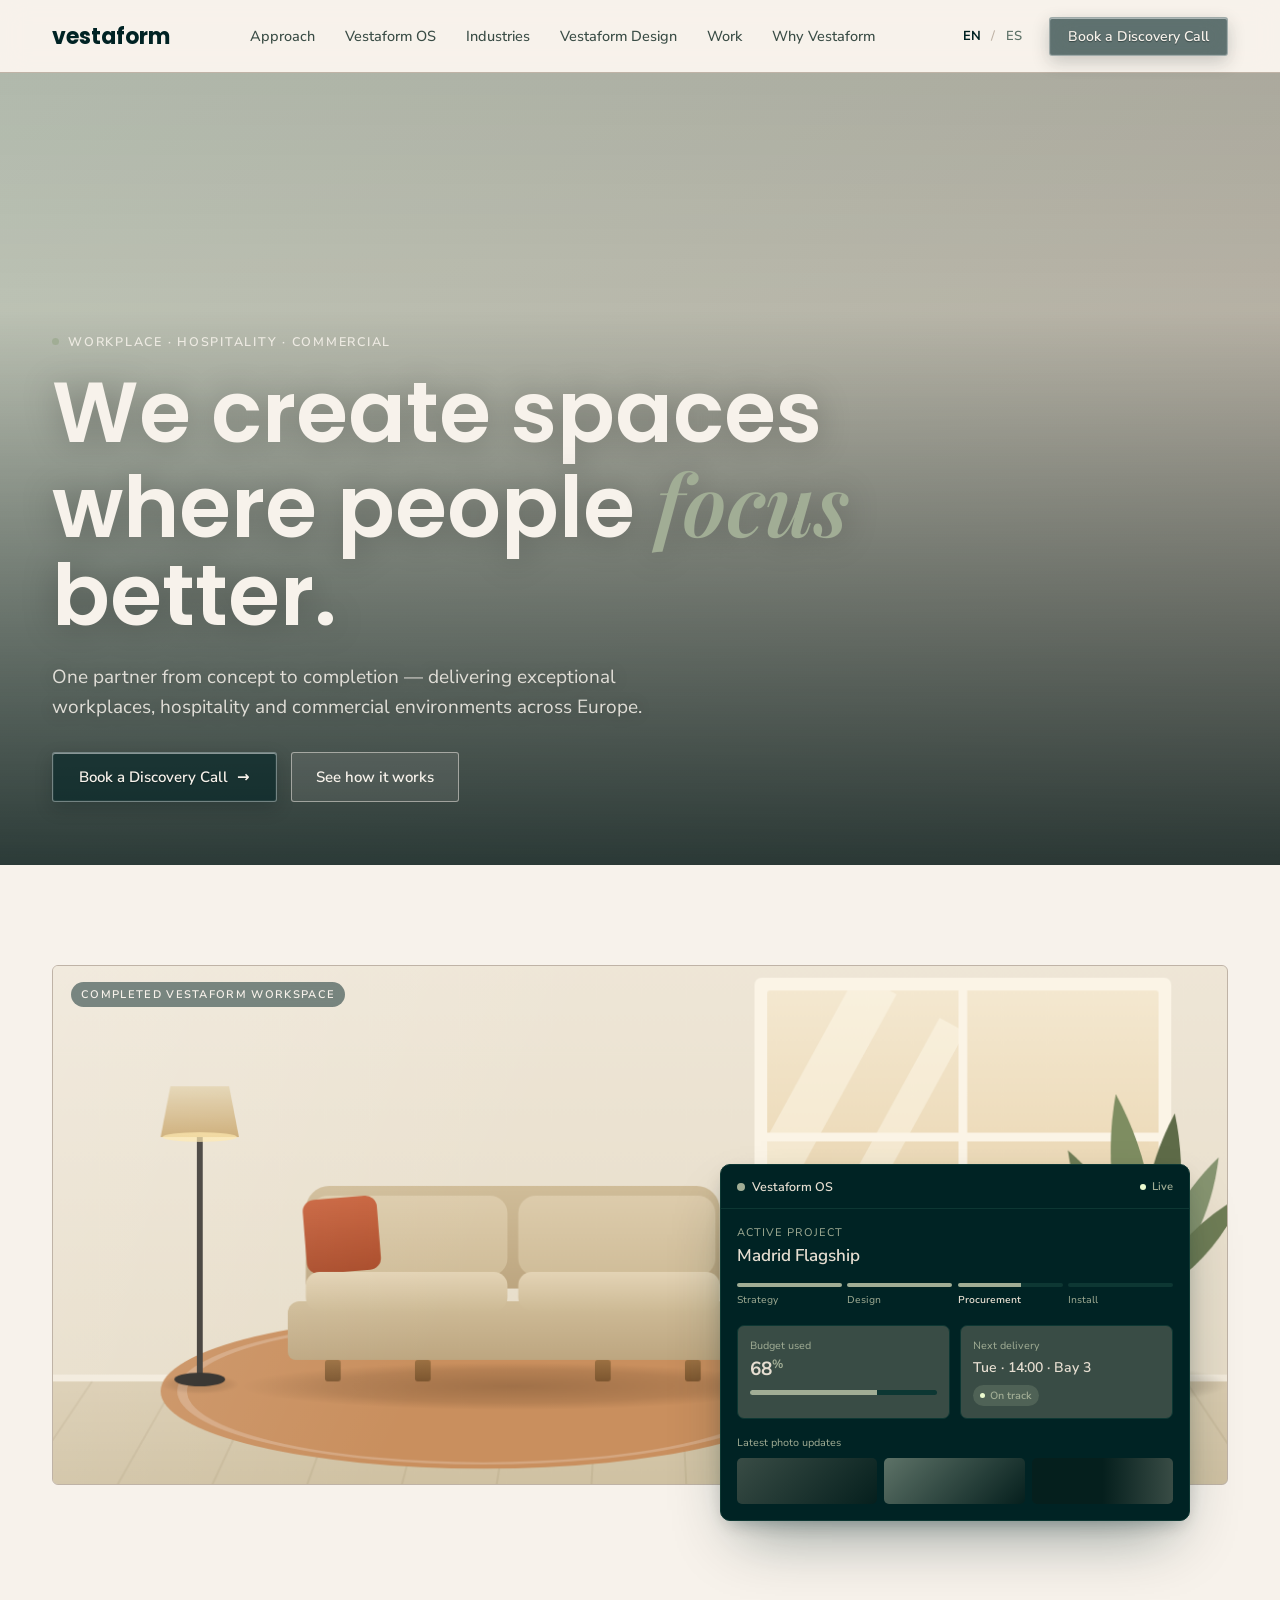
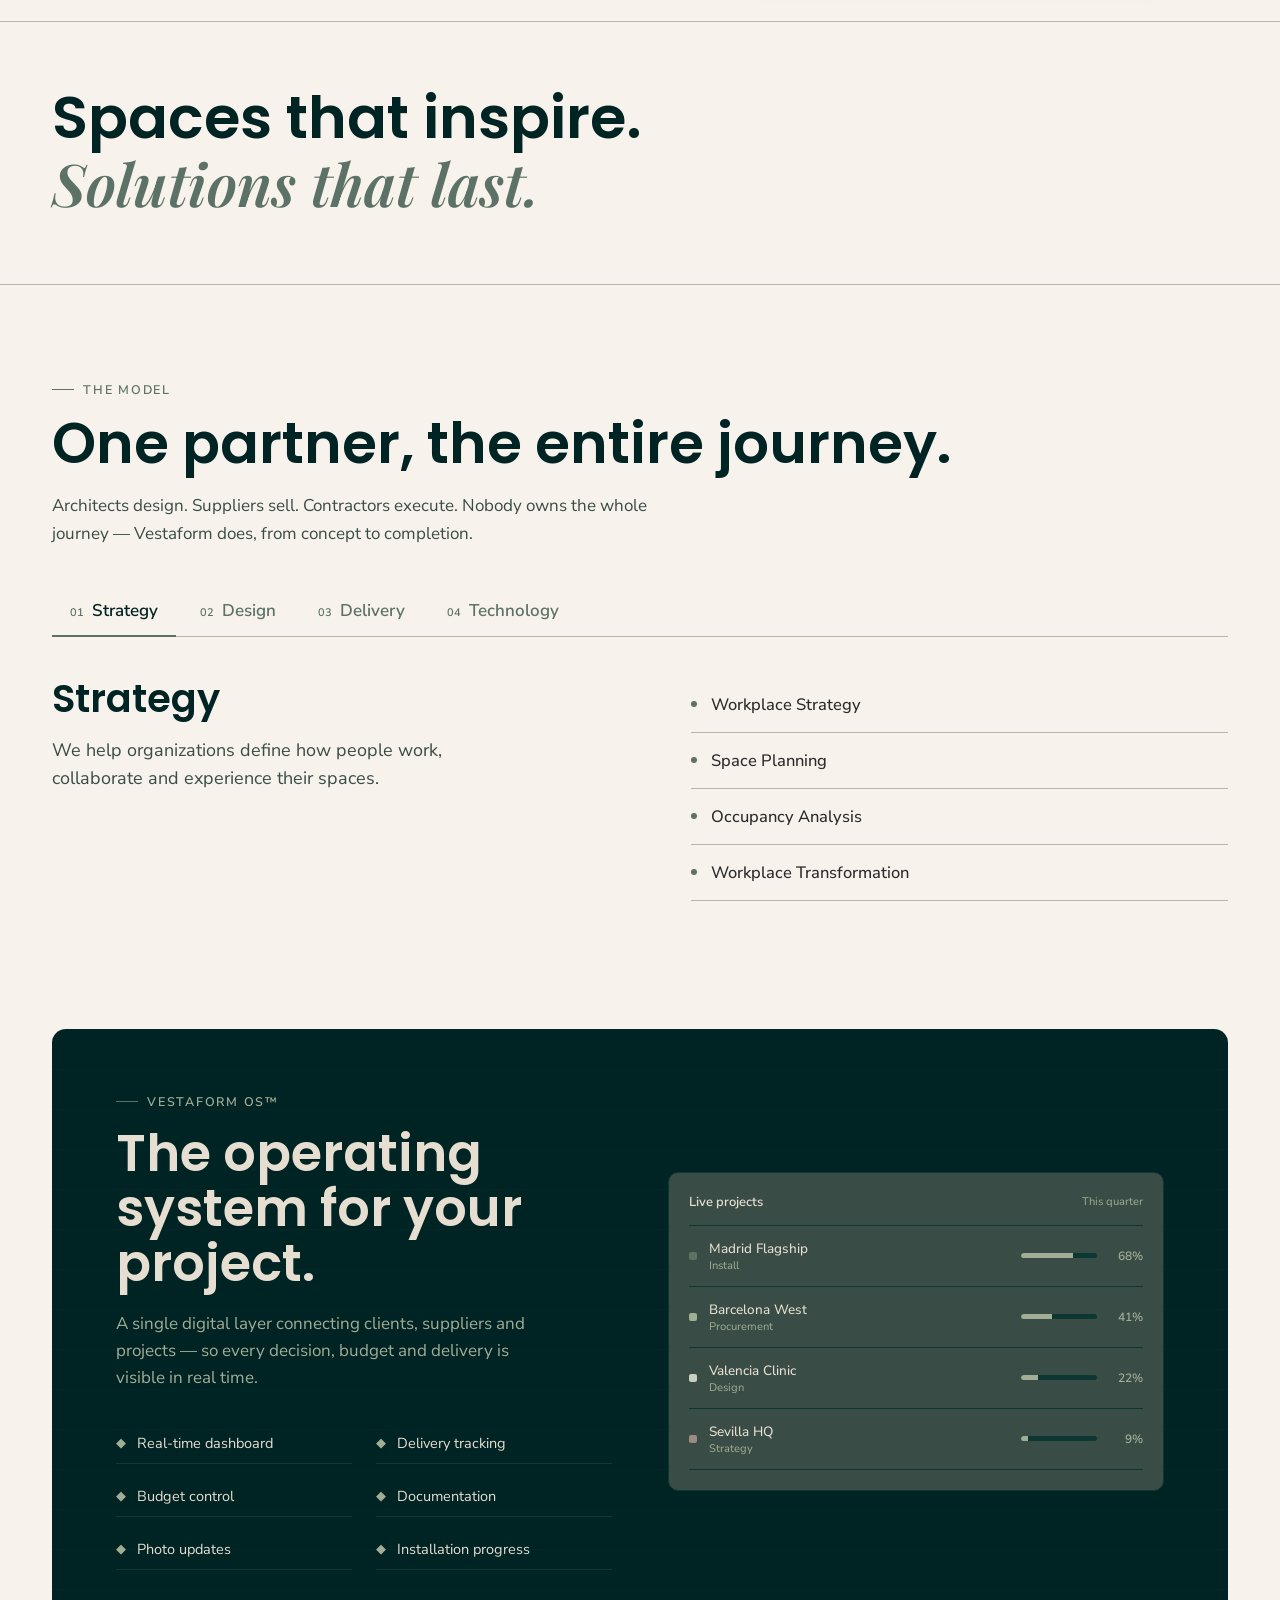
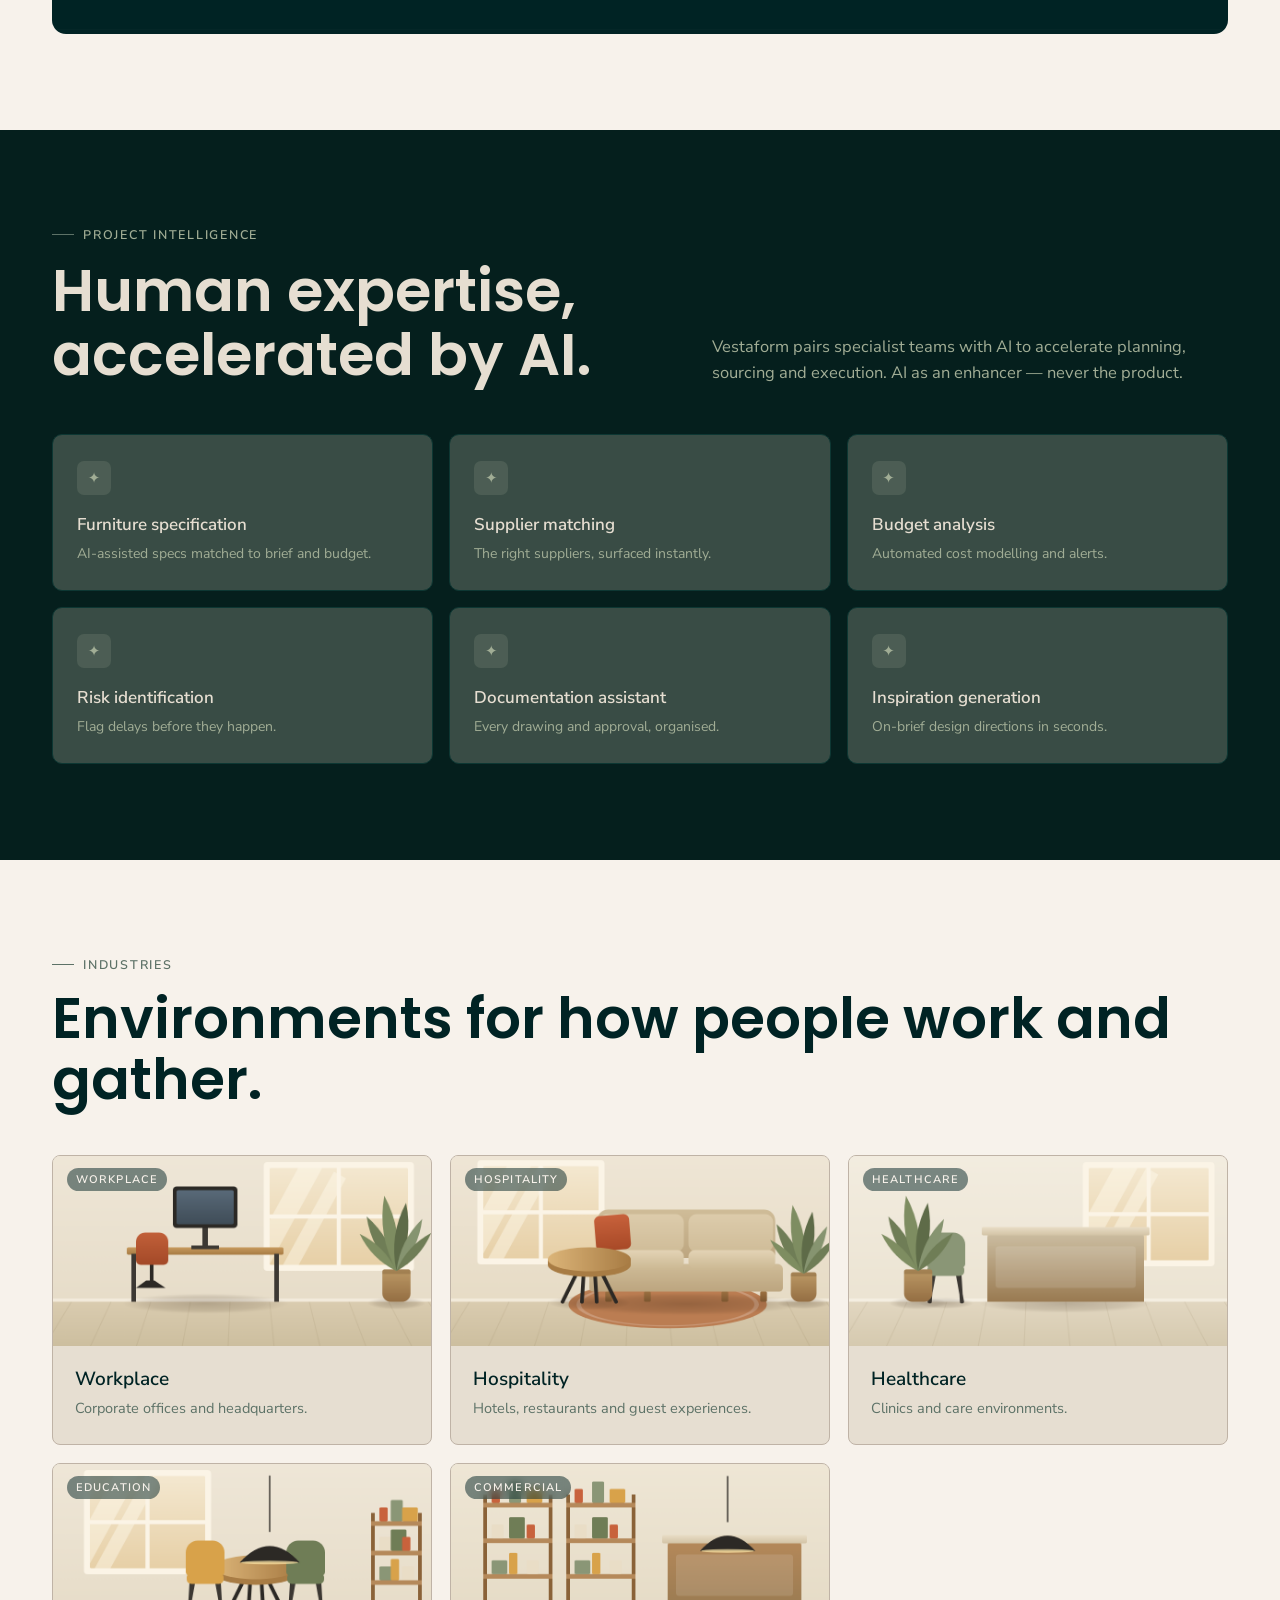
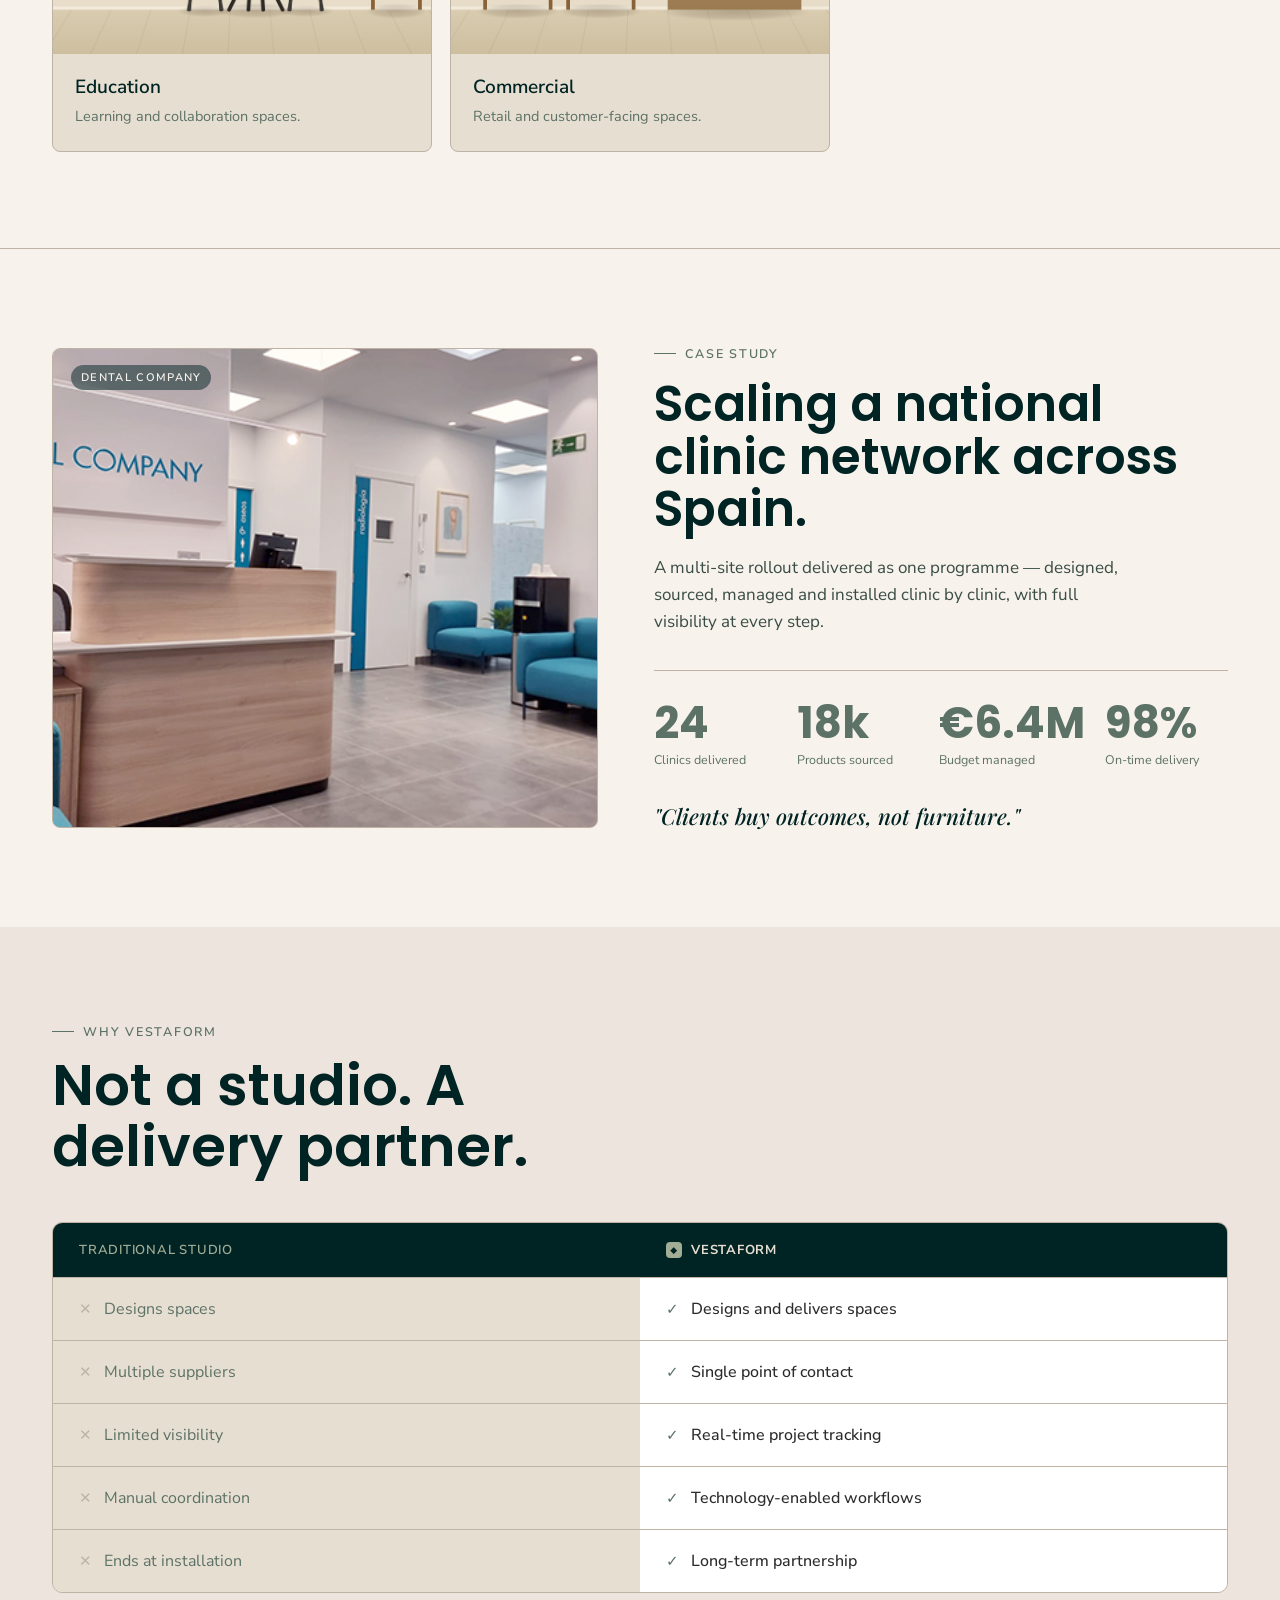
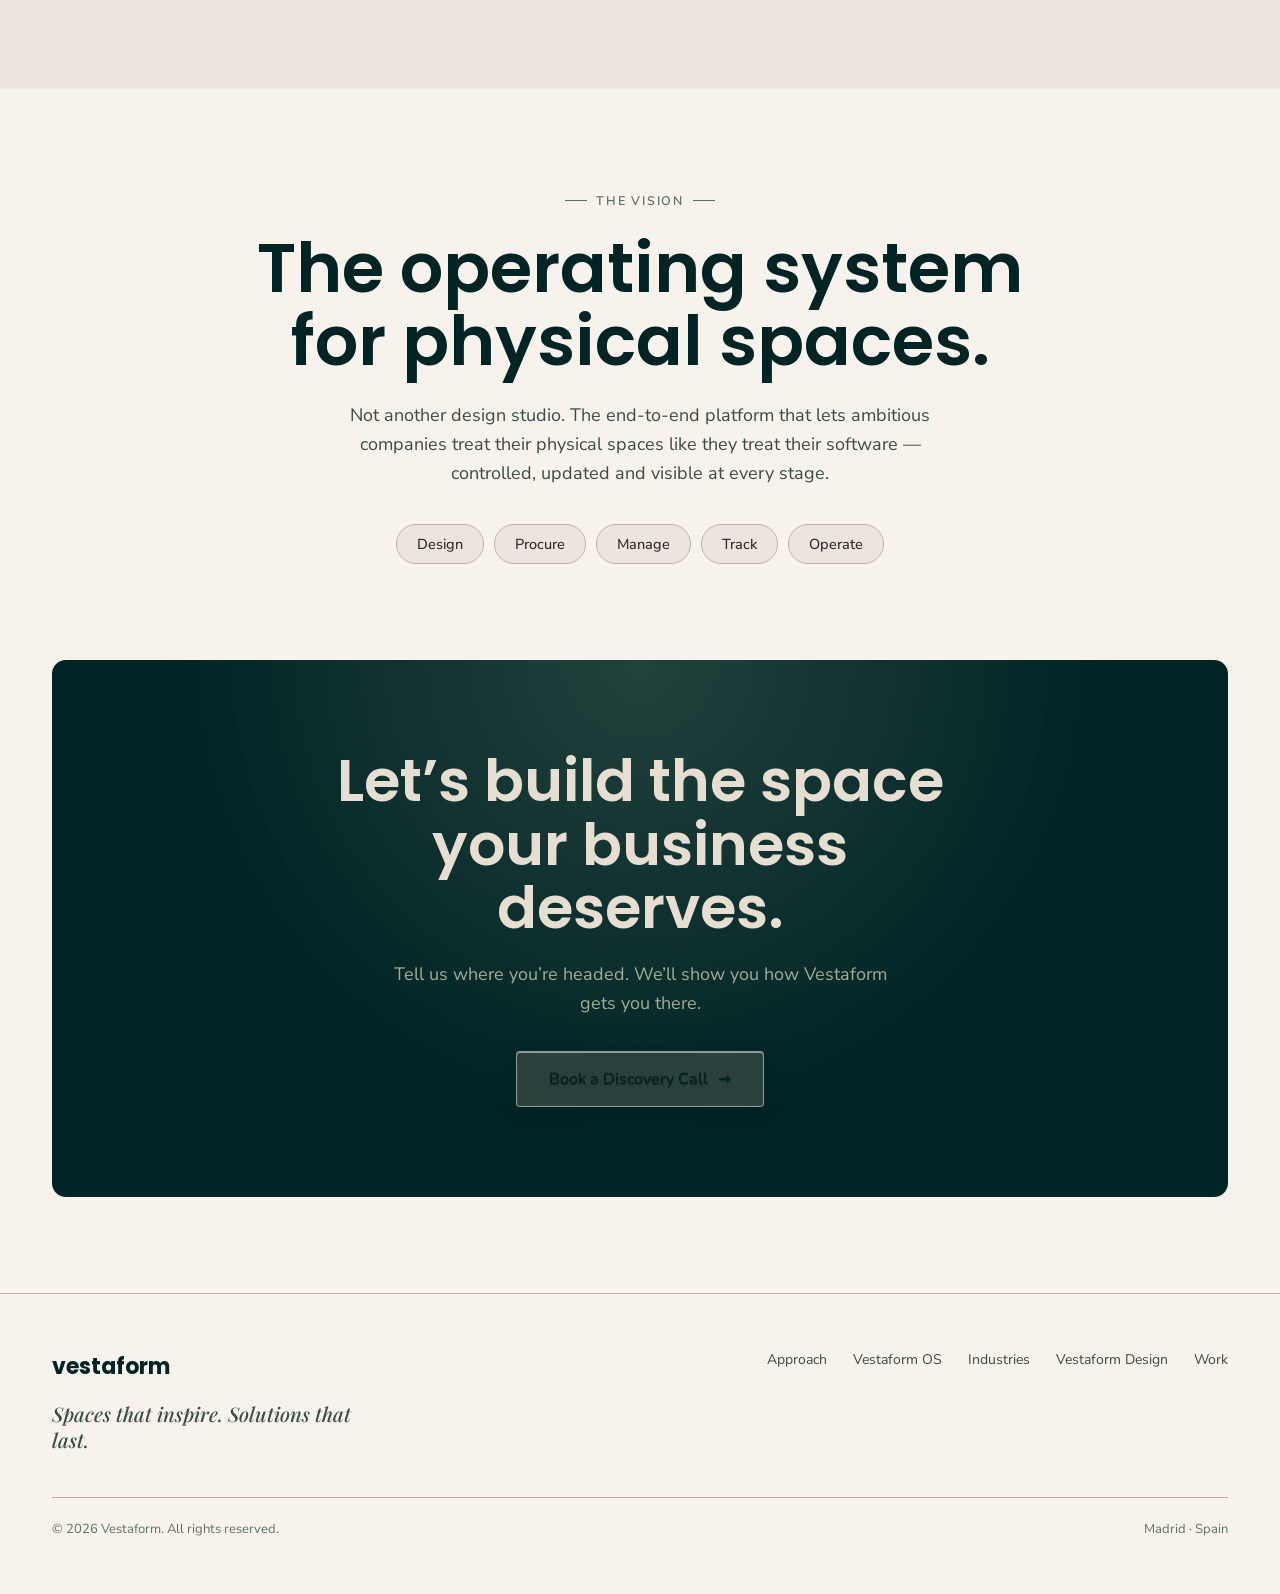
==== commit 072073a5: "Switch headings to Poppins and body to Nunito Sans Move the display/heading font from Playfair Displ" ====
--- a/index.html
+++ b/index.html
@@ -6,7 +6,7 @@
 <title>Vestaform — We Create Spaces Where People Perform Better</title>
 <link rel="preconnect" href="https://fonts.googleapis.com">
 <link rel="preconnect" href="https://fonts.gstatic.com" crossorigin>
-<link href="https://fonts.googleapis.com/css2?family=Montserrat:ital,wght@0,300;0,400;0,500;0,600;0,700;1,400&family=Playfair+Display:ital,wght@0,500;0,600;0,700;1,500;1,600;1,700&display=swap" rel="stylesheet">
+<link href="https://fonts.googleapis.com/css2?family=Nunito+Sans:ital,wght@0,300;0,400;0,500;0,600;0,700;1,400&family=Playfair+Display:ital,wght@1,500;1,600&family=Poppins:wght@600;700&display=swap" rel="stylesheet">
 <script src="project/image-slot.js"></script>
 <link rel="stylesheet" href="vestaform.css">
 <script src="project/nav.js"></script>
@@ -39,12 +39,13 @@
 }
 .hero-dot { width: 7px; height: 7px; border-radius: 50%; background: var(--moss); }
 .hero-h1 {
-  font-family: 'Playfair Display', Georgia, serif; font-weight: 600;
+  font-family: 'Poppins', system-ui, sans-serif; font-weight: 600;
   font-size: clamp(44px, 6.6vw, 92px); line-height: 1.05; letter-spacing: 0;
   color: var(--linen); margin: 18px 0 0; max-width: 15ch;
   text-shadow: 0 2px 34px rgba(0,0,0,0.28);
 }
 .hero-word {
+  font-family: 'Playfair Display', Georgia, serif;
   font-style: italic; color: var(--moss); display: inline-block;
   animation: vfWordIn 0.55s cubic-bezier(0.2,0.7,0.2,1) both;
 }
@@ -141,11 +142,11 @@
 }
 .band-inner { max-width: 1240px; margin: 0 auto; padding: 64px 32px; }
 .band-text {
-  font-family: 'Playfair Display', Georgia, serif; font-weight: 600;
+  font-family: 'Poppins', system-ui, sans-serif; font-weight: 600;
   font-size: clamp(30px, 4.6vw, 64px); line-height: 1.1; letter-spacing: 0;
   margin: 0; max-width: 18ch; color: var(--text-strong);
 }
-.band-italic { font-style: italic; color: var(--accent); }
+.band-italic { font-family: 'Playfair Display', Georgia, serif; font-style: italic; color: var(--accent); }
 
 /* Model section */
 .model-section { max-width: 1240px; margin: 0 auto; padding: 96px 32px; }
@@ -156,7 +157,7 @@
 .model-tab {
   background: transparent; border: none; cursor: pointer; padding: 12px 18px 14px;
   position: relative; display: flex; align-items: baseline; gap: 8px;
-  font-family: 'Montserrat', sans-serif;
+  font-family: 'Nunito Sans', sans-serif;
 }
 .model-tab-n { font-size: 11px; font-weight: 600; color: var(--text-muted); transition: color 0.2s; }
 .model-tab-label { font-size: 17px; font-weight: 600; color: var(--text-muted); transition: color 0.2s; }
@@ -174,7 +175,7 @@
 }
 .model-panel.active { display: grid; }
 .model-panel-title {
-  font-family: 'Playfair Display', Georgia, serif; font-weight: 600;
+  font-family: 'Poppins', system-ui, sans-serif; font-weight: 600;
   font-size: clamp(26px, 3vw, 40px); line-height: 1.12; letter-spacing: 0; color: var(--text-strong);
 }
 .model-panel-blurb {
@@ -235,7 +236,7 @@
 .ai-section { background: var(--panel-bg-2); color: var(--panel-text); }
 .ai-inner { max-width: 1240px; margin: 0 auto; padding: 96px 32px; }
 .ai-head { display: grid; grid-template-columns: 1.2fr 1fr; gap: 40px; align-items: end; margin-top: 16px; }
-.ai-h2 { font-family: 'Playfair Display', Georgia, serif; font-weight: 600; font-size: clamp(34px,4.6vw,62px); line-height: 1.08; letter-spacing: 0; margin: 0; max-width: 16ch; color: var(--panel-text); }
+.ai-h2 { font-family: 'Poppins', system-ui, sans-serif; font-weight: 600; font-size: clamp(34px,4.6vw,62px); line-height: 1.08; letter-spacing: 0; margin: 0; max-width: 16ch; color: var(--panel-text); }
 .ai-sub { font-size: 16.5px; line-height: 1.6; color: var(--panel-text-muted); margin: 0; }
 .ai-grid { display: grid; grid-template-columns: repeat(3, 1fr); gap: 16px; margin-top: 48px; }
 .ai-card {
@@ -283,17 +284,17 @@
   border: 1px solid var(--border);
 }
 .case-image-wrap img { position: absolute; inset: 0; width: 100%; height: 100%; object-fit: cover; }
-.case-h2 { font-family: 'Playfair Display', Georgia, serif; font-weight: 600; font-size: clamp(30px,3.8vw,50px); line-height: 1.08; letter-spacing: 0; margin: 16px 0 0; max-width: 18ch; color: var(--text-strong); }
+.case-h2 { font-family: 'Poppins', system-ui, sans-serif; font-weight: 600; font-size: clamp(30px,3.8vw,50px); line-height: 1.08; letter-spacing: 0; margin: 16px 0 0; max-width: 18ch; color: var(--text-strong); }
 .case-body { font-size: 17px; line-height: 1.6; color: var(--text-secondary); margin: 18px 0 0; max-width: 48ch; }
 .case-metrics { display: grid; grid-template-columns: repeat(4, 1fr); gap: 20px; margin-top: 34px; padding-top: 30px; border-top: 1px solid var(--border); }
-.metric-n { font-family: 'Playfair Display', Georgia, serif; font-weight: 700; font-size: clamp(30px,3.4vw,44px); line-height: 1; letter-spacing: 0; color: var(--accent); }
+.metric-n { font-family: 'Poppins', system-ui, sans-serif; font-weight: 700; font-size: clamp(30px,3.4vw,44px); line-height: 1; letter-spacing: 0; color: var(--accent); }
 .metric-l { font-size: 12.5px; line-height: 1.35; color: var(--text-muted); margin-top: 8px; }
 .case-quote { font-family: 'Playfair Display', Georgia, serif; font-weight: 500; font-style: italic; font-size: 22px; color: var(--text-strong); margin: 32px 0 0; }
 
 /* Why section */
 .why-section { background: var(--bg-band); }
 .why-inner { max-width: 1240px; margin: 0 auto; padding: 96px 32px; }
-.why-h2 { font-family: 'Playfair Display', Georgia, serif; font-weight: 600; font-size: clamp(34px,4.4vw,60px); line-height: 1.08; letter-spacing: 0; margin: 16px 0 44px; max-width: 16ch; color: var(--text-strong); }
+.why-h2 { font-family: 'Poppins', system-ui, sans-serif; font-weight: 600; font-size: clamp(34px,4.4vw,60px); line-height: 1.08; letter-spacing: 0; margin: 16px 0 44px; max-width: 16ch; color: var(--text-strong); }
 .why-table { border-radius: 10px; overflow: hidden; border: 1px solid var(--border); }
 .why-header { display: grid; grid-template-columns: 1fr 1fr; background: var(--panel-bg); }
 .why-col-trad { padding: 18px 26px; font-size: 13px; font-weight: 600; letter-spacing: 0.06em; text-transform: uppercase; color: var(--panel-text-muted); }
@@ -309,7 +310,7 @@
 /* Vision */
 .vision-section { max-width: 1240px; margin: 0 auto; padding: 96px 32px; text-align: center; }
 .vision-kicker { display: inline-flex; align-items: center; gap: 9px; font-size: 12.5px; font-weight: 600; letter-spacing: 0.14em; text-transform: uppercase; color: var(--text-muted); }
-.vision-h2 { font-family: 'Playfair Display', Georgia, serif; font-weight: 600; font-size: clamp(36px,5.4vw,76px); line-height: 1.06; letter-spacing: 0; margin: 22px auto 0; max-width: 17ch; color: var(--text-strong); }
+.vision-h2 { font-family: 'Poppins', system-ui, sans-serif; font-weight: 600; font-size: clamp(36px,5.4vw,76px); line-height: 1.06; letter-spacing: 0; margin: 22px auto 0; max-width: 17ch; color: var(--text-strong); }
 .vision-sub { font-size: 18px; line-height: 1.6; color: var(--text-secondary); margin: 24px auto 0; max-width: 56ch; }
 .vision-pills { display: flex; flex-wrap: wrap; justify-content: center; gap: 10px; margin-top: 36px; }
 .vision-pill { padding: 9px 20px; border: 1px solid var(--border); border-radius: 30px; font-size: 14.5px; font-weight: 500; color: var(--text); background: var(--bg-band); }
@@ -319,7 +320,7 @@
 .cta-panel { background: var(--panel-bg); border-radius: 14px; padding: clamp(48px,7vw,96px); text-align: center; position: relative; overflow: hidden; }
 .cta-glow { position: absolute; inset: 0; background-image: radial-gradient(circle at 50% 0%, rgba(235,250,207,0.14), transparent 60%); pointer-events: none; }
 .cta-content { position: relative; }
-.cta-h2 { font-family: 'Playfair Display', Georgia, serif; font-weight: 600; font-size: clamp(34px,4.6vw,60px); line-height: 1.08; letter-spacing: 0; color: var(--panel-text); margin: 0 auto; max-width: 18ch; }
+.cta-h2 { font-family: 'Poppins', system-ui, sans-serif; font-weight: 600; font-size: clamp(34px,4.6vw,60px); line-height: 1.08; letter-spacing: 0; color: var(--panel-text); margin: 0 auto; max-width: 18ch; }
 .cta-sub { font-size: 18px; line-height: 1.6; color: var(--panel-text-muted); margin: 20px auto 0; max-width: 46ch; }
 .cta-btn { display: inline-flex; align-items: center; gap: 10px; text-decoration: none; margin-top: 34px; padding: 16px 32px; border-radius: 4px; font-size: 16px; font-weight: 600; background: var(--moss); color: var(--forest); transition: opacity 0.15s, transform 0.15s; }
 .cta-btn:hover { opacity: 0.92; transform: translateY(-1px); }
@@ -485,7 +486,7 @@
           <span class="kicker-line"></span>
           <span class="kicker-dark" data-i18n="os.kicker"></span>
         </div>
-        <h2 style="font-family:'Playfair Display',Georgia,serif;font-weight:600;font-size:clamp(32px,4vw,54px);line-height:1.08;margin:16px 0 0;color:var(--panel-text);" data-i18n="os.title"></h2>
+        <h2 style="font-family:'Poppins',system-ui,sans-serif;font-weight:600;font-size:clamp(32px,4vw,54px);line-height:1.08;margin:16px 0 0;color:var(--panel-text);" data-i18n="os.title"></h2>
         <p class="os-panel-sub" data-i18n="os.sub"></p>
         <div class="os-features" id="os-features"></div>
       </div>
--- a/vestaform.css
+++ b/vestaform.css
@@ -51,7 +51,7 @@
 *, *::before, *::after { box-sizing: border-box; }
 html, body { margin: 0; padding: 0; }
 body {
-  font-family: 'Montserrat', system-ui, sans-serif;
+  font-family: 'Nunito Sans', system-ui, sans-serif;
   background: var(--bg);
   color: var(--text);
   -webkit-font-smoothing: antialiased;
@@ -93,7 +93,7 @@
 }
 .nav-logo { display: flex; align-items: center; text-decoration: none; }
 .nav-logo-name {
-  font-family: 'Playfair Display', Georgia, serif;
+  font-family: 'Poppins', system-ui, sans-serif;
   font-size: 22px; font-weight: 700; letter-spacing: 0; color: var(--text-strong);
 }
 .nav-links { display: flex; align-items: center; gap: 30px; }
@@ -108,7 +108,7 @@
 .lang-toggle { display: flex; align-items: center; gap: 2px; font-size: 13px; font-weight: 600; }
 .lang-toggle button {
   background: transparent; border: none; cursor: pointer; padding: 2px 4px;
-  font-family: 'Montserrat', sans-serif; font-size: 13px; font-weight: 600;
+  font-family: 'Nunito Sans', sans-serif; font-size: 13px; font-weight: 600;
   transition: color 0.15s; min-height: 40px; min-width: 34px;
 }
 .lang-toggle .sep { color: var(--stone); }
@@ -191,7 +191,7 @@
 .kicker-line { width: 22px; height: 1px; background: var(--accent); flex: none; }
 .kicker-dark { color: var(--panel-kicker); }
 .section-h2 {
-  font-family: 'Playfair Display', Georgia, serif; font-weight: 600;
+  font-family: 'Poppins', system-ui, sans-serif; font-weight: 600;
   font-size: clamp(34px, 4.4vw, 60px); line-height: 1.08;
   letter-spacing: 0; margin: 16px 0 0; color: var(--text-strong);
 }
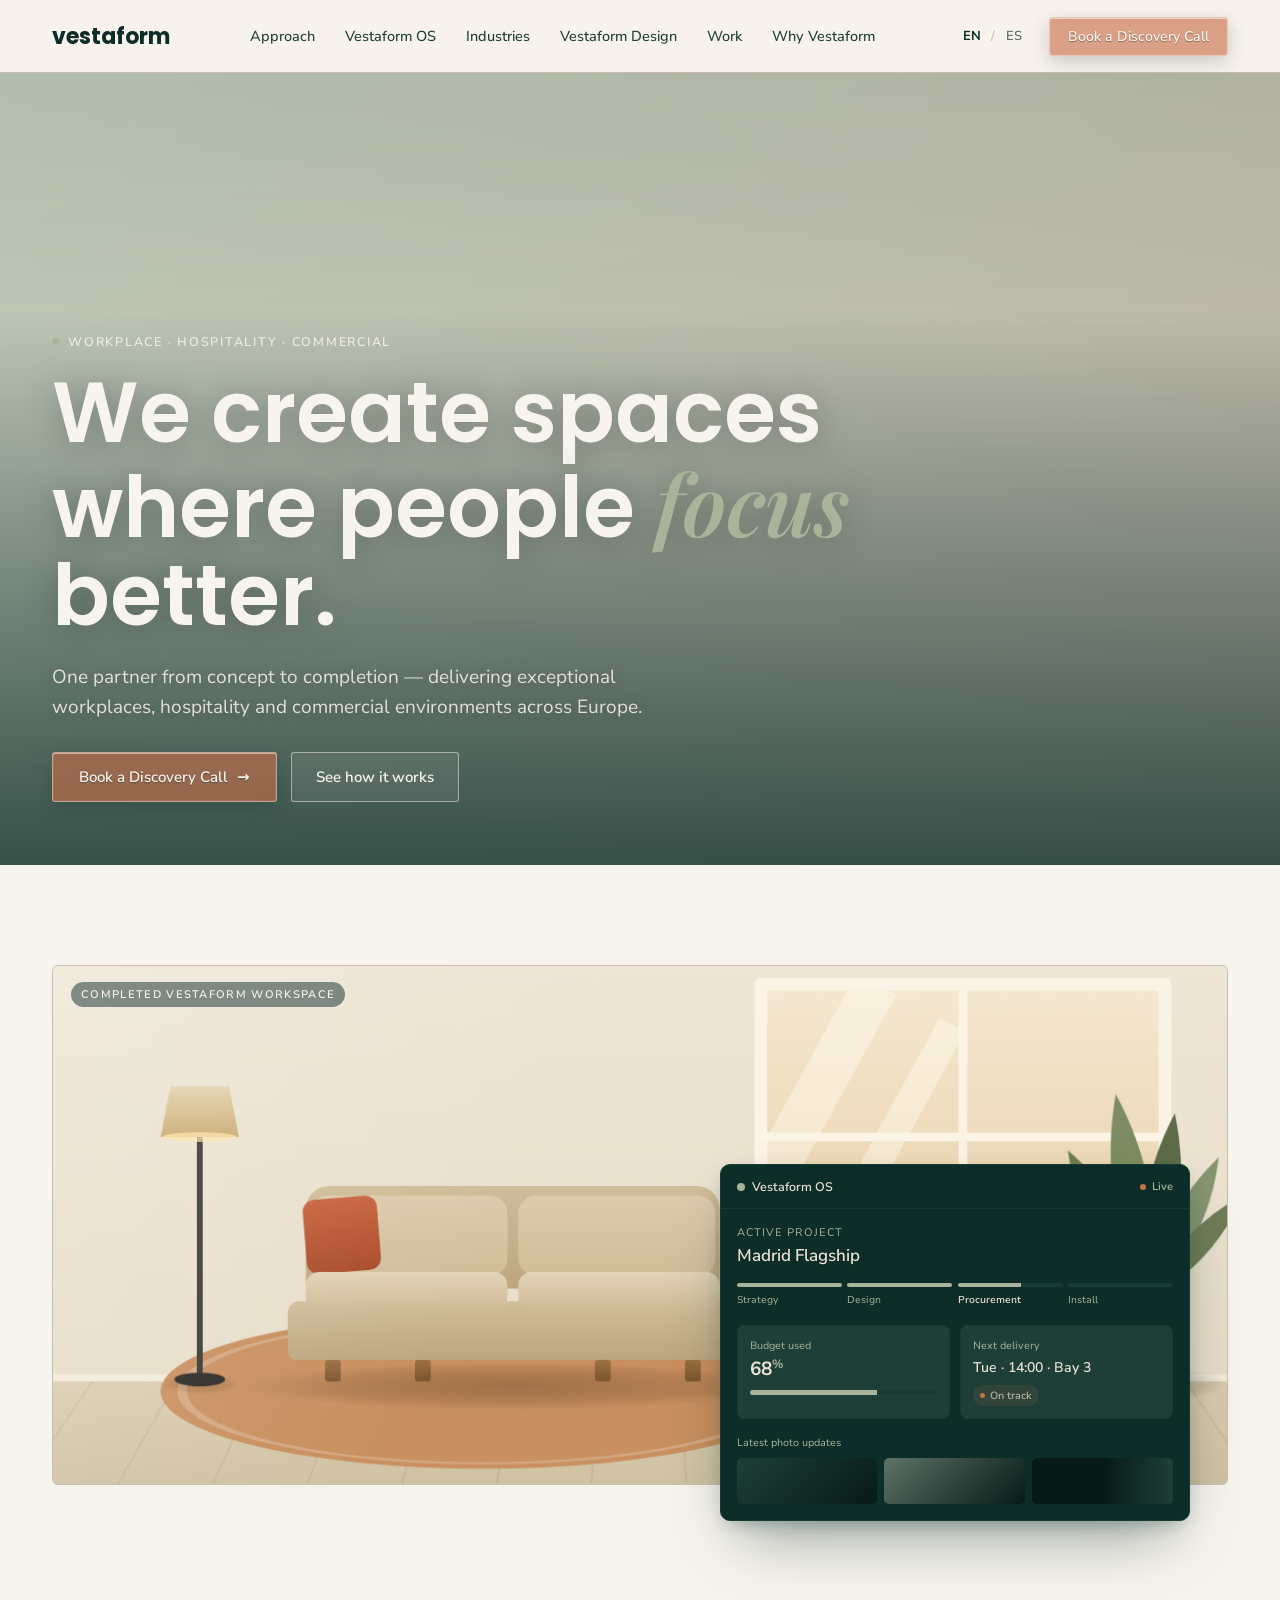
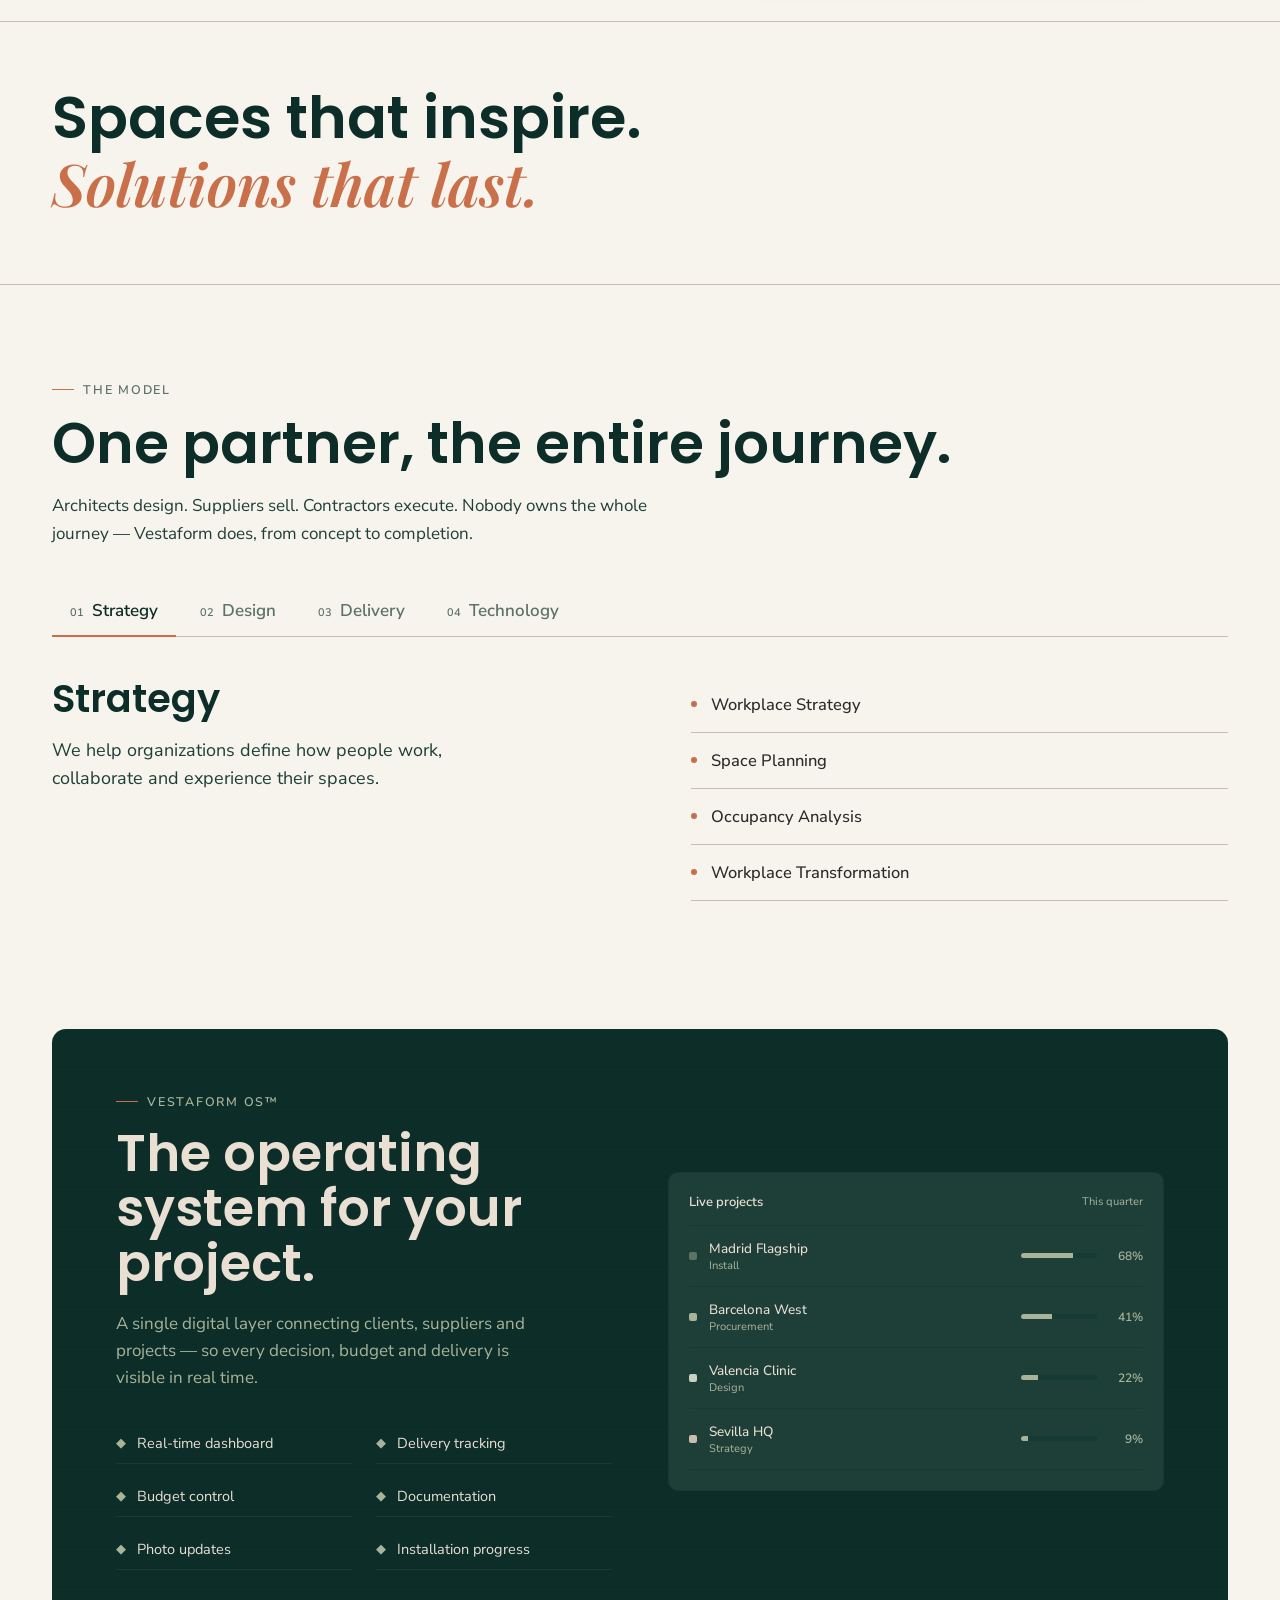
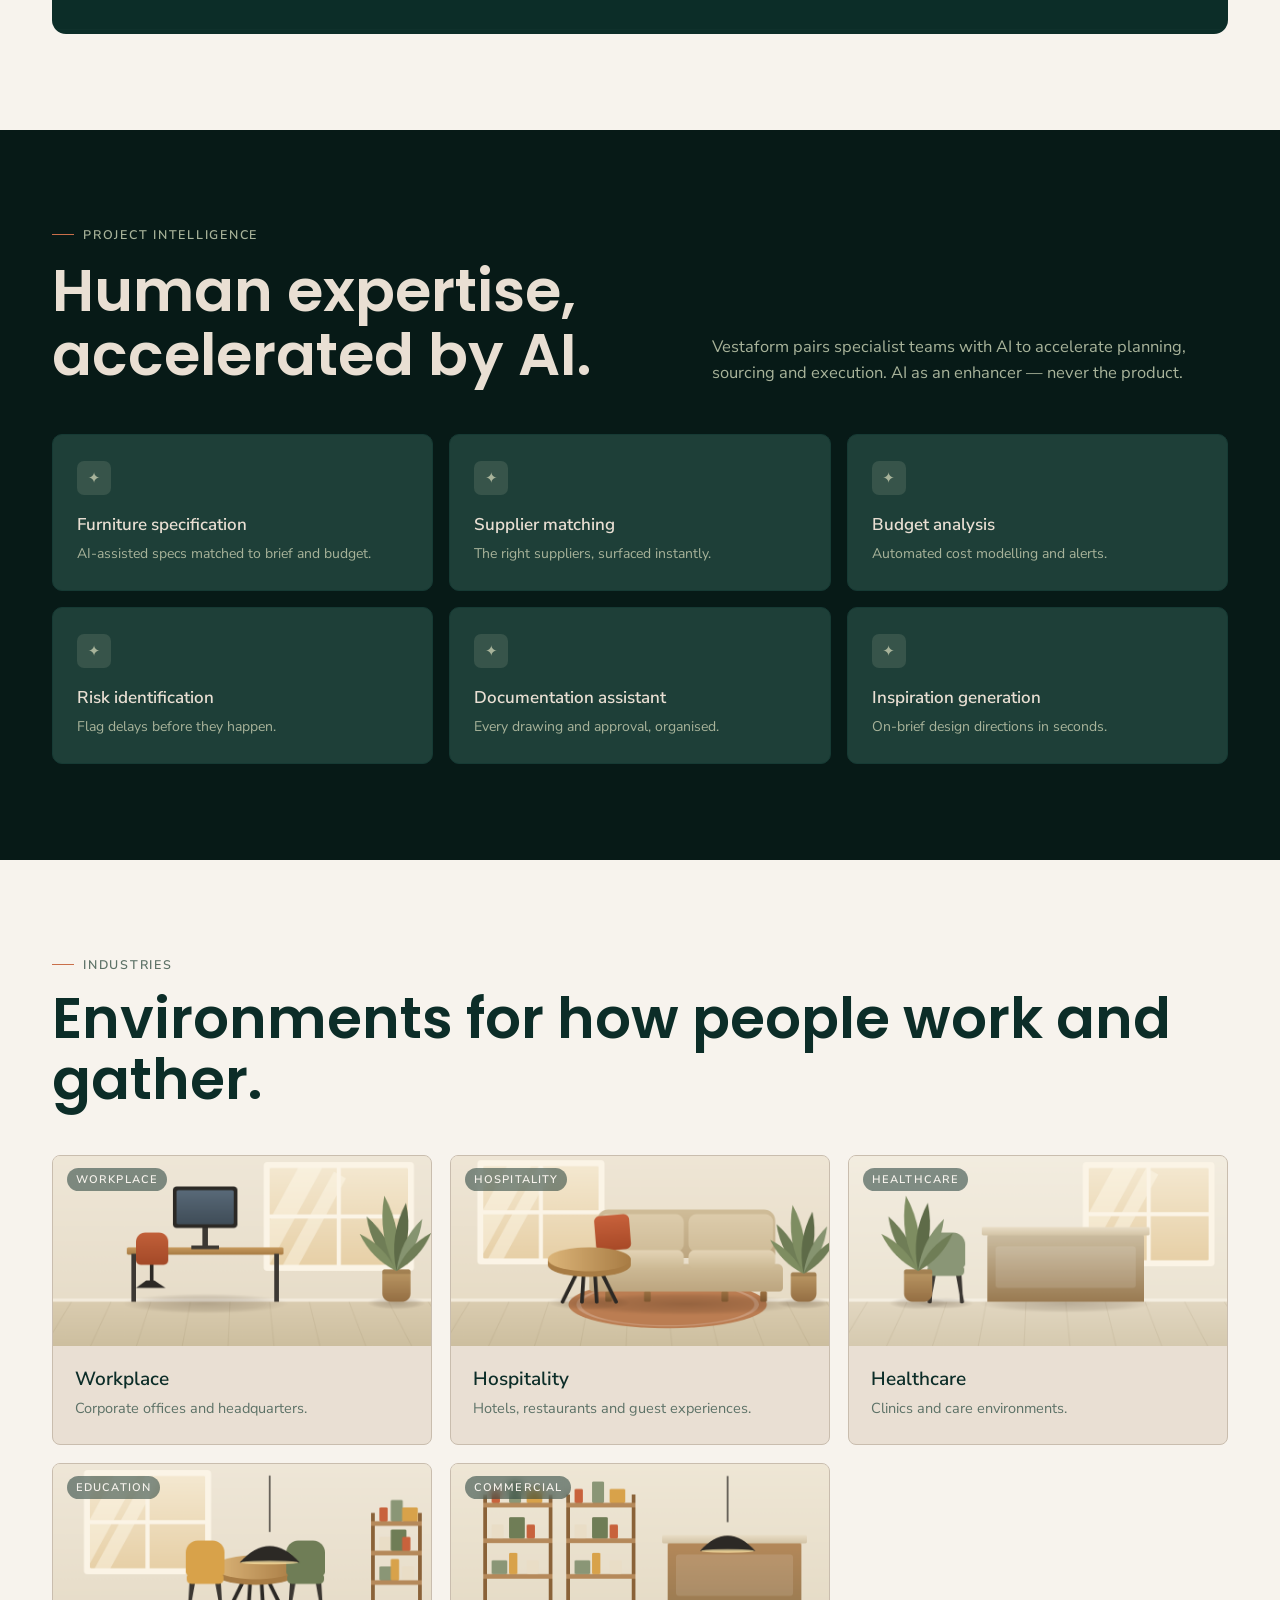
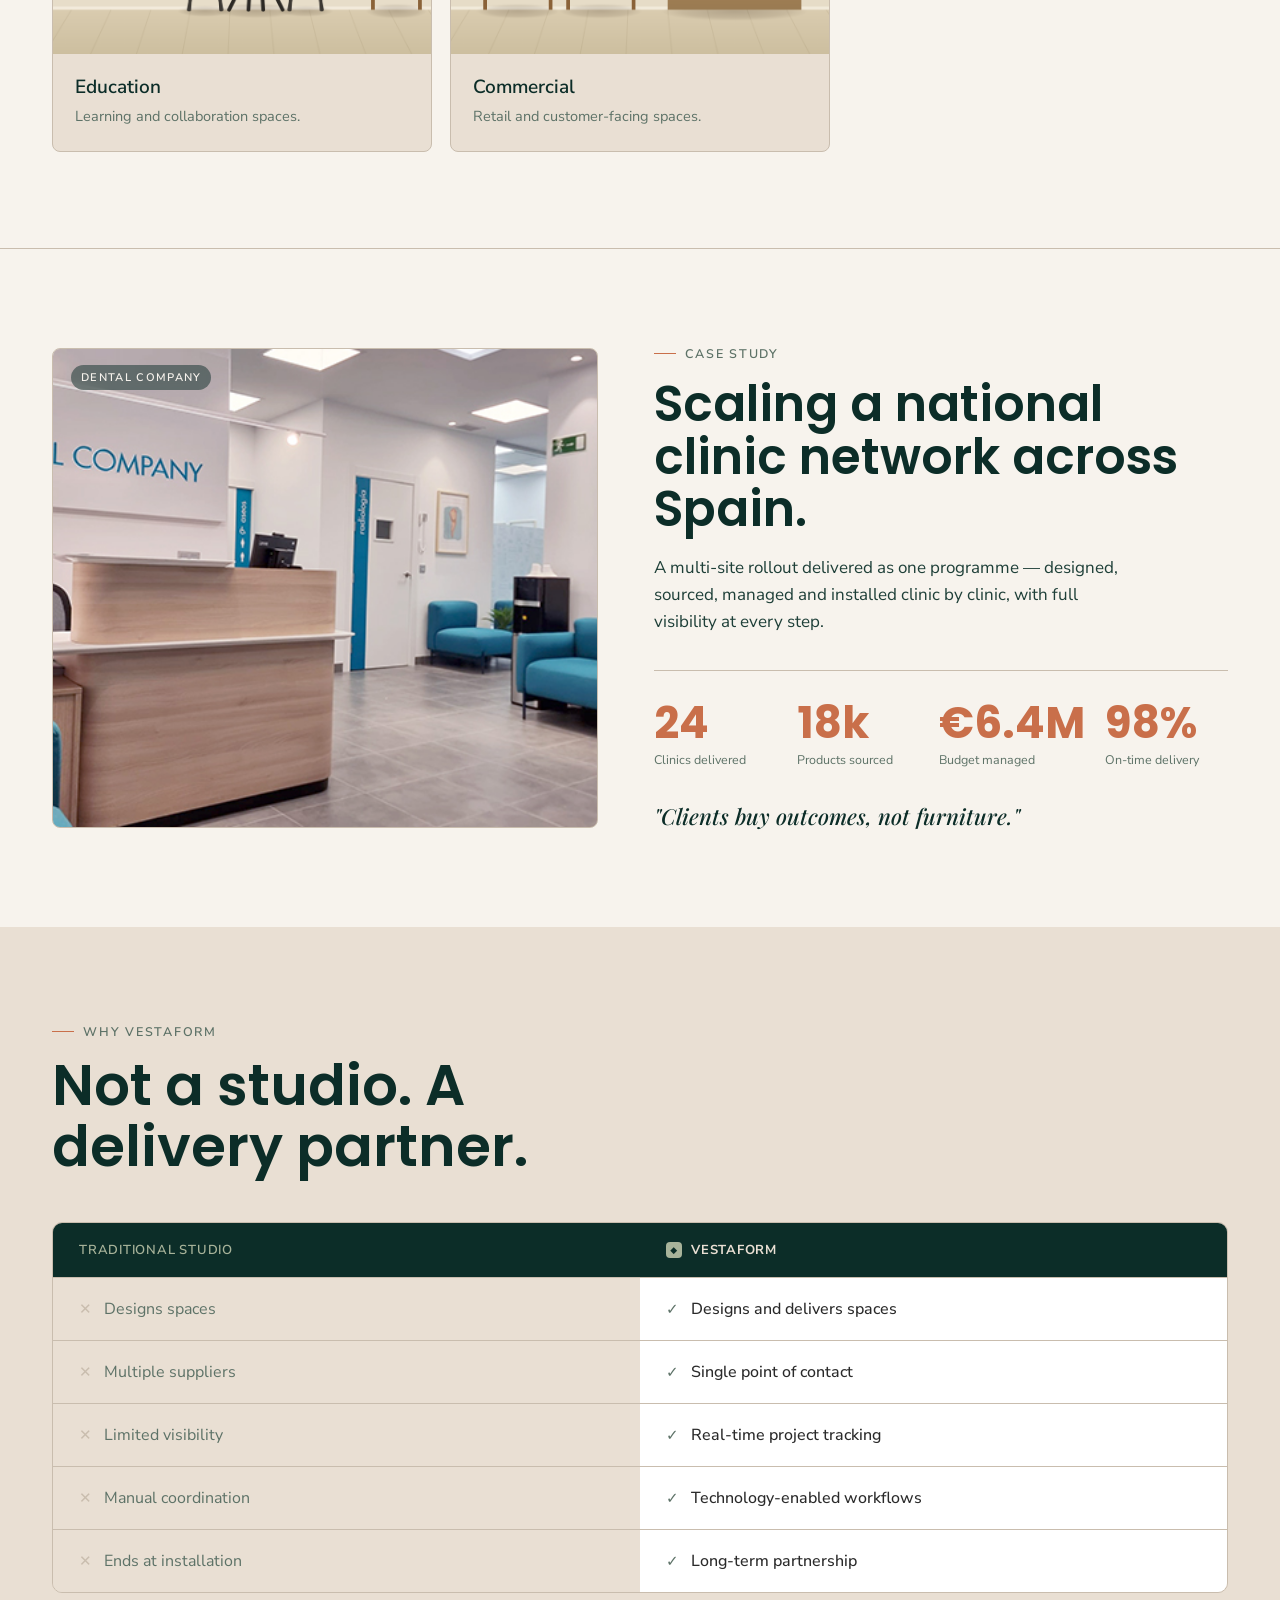
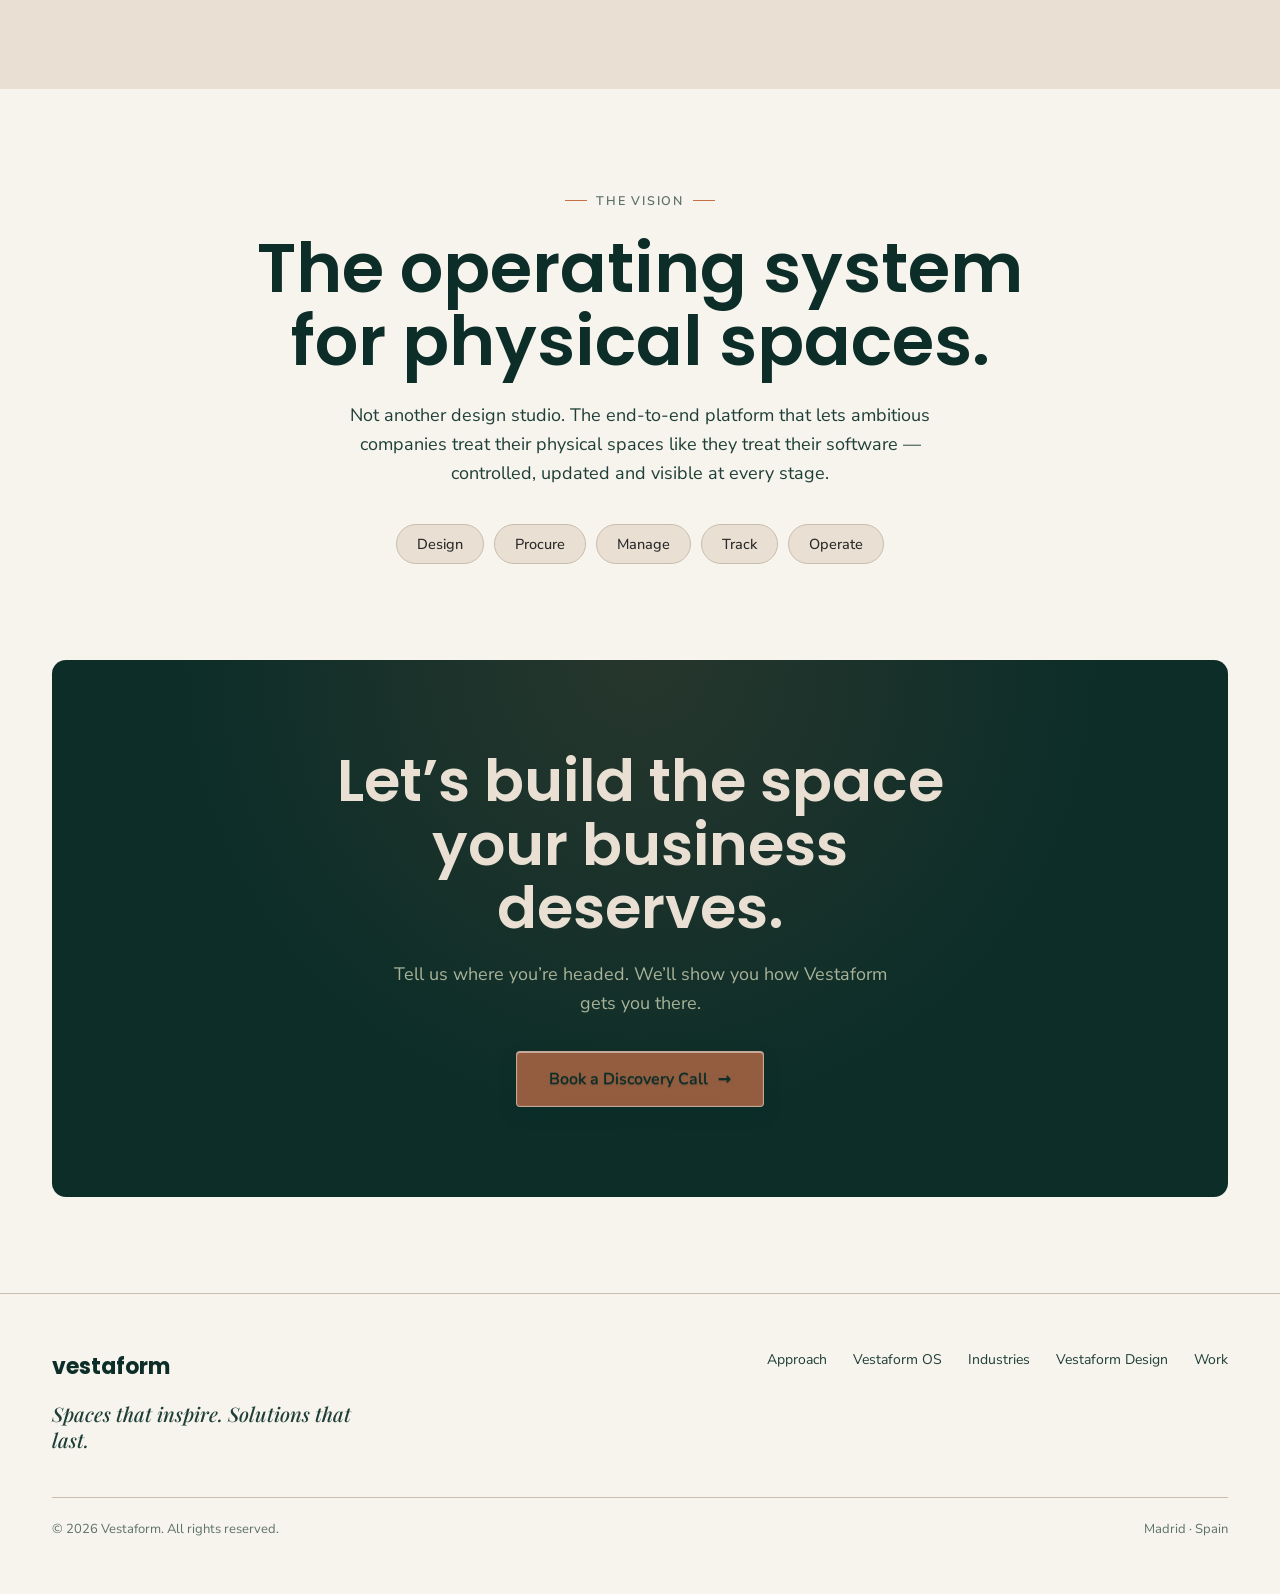
==== commit 91df32c7: "Refine palette to brandbook v1.0-2025, add Terracotta accent Re-hex the token palette to the refined" ====
--- a/index.html
+++ b/index.html
@@ -22,7 +22,7 @@
 .hero image-slot { position: absolute; inset: 0; width: 100%; height: 100%; }
 .hero-overlay {
   position: absolute; inset: 0; z-index: 3; pointer-events: none;
-  background: linear-gradient(to top, rgba(0,20,20,0.78) 0%, rgba(0,20,20,0.36) 42%, rgba(0,20,20,0.06) 70%, rgba(0,20,20,0.12) 100%);
+  background: linear-gradient(to top, rgba(12,45,40,0.78) 0%, rgba(12,45,40,0.36) 42%, rgba(12,45,40,0.06) 70%, rgba(12,45,40,0.12) 100%);
 }
 .hero-content {
   position: absolute; inset: 0; z-index: 4;
@@ -77,7 +77,7 @@
 .img-badge {
   position: absolute; left: 18px; top: 16px;
   font-size: 11px; font-weight: 600; letter-spacing: 0.12em; text-transform: uppercase;
-  color: var(--linen); background: rgba(0,35,36,0.5);
+  color: var(--linen); background: rgba(12,45,40,0.5);
   padding: 5px 10px; border-radius: 20px; backdrop-filter: blur(4px);
 }
 
@@ -129,7 +129,7 @@
 .os-badge-green {
   display: inline-flex; align-items: center; gap: 5px; margin-top: 8px;
   font-size: 10.5px; font-weight: 600; color: var(--success);
-  background: rgba(235,250,207,0.12); padding: 3px 7px; border-radius: 20px;
+  background: rgba(201,111,74,0.12); padding: 3px 7px; border-radius: 20px;
 }
 .os-badge-green-dot { width: 5px; height: 5px; border-radius: 50%; background: var(--highlight); }
 .os-updates-label { font-size: 10.5px; color: var(--panel-text-muted); margin-top: 16px; }
@@ -166,7 +166,7 @@
   background: var(--accent); transform: scaleX(0); transform-origin: left;
   transition: transform 0.3s cubic-bezier(0.2,0.7,0.2,1);
 }
-.model-tab.active .model-tab-n { color: var(--accent); }
+.model-tab.active .model-tab-n { color: var(--accent-text); }
 .model-tab.active .model-tab-label { color: var(--text-strong); }
 .model-tab.active .model-tab-bar { transform: scaleX(1); }
 .model-panel {
@@ -245,7 +245,7 @@
 }
 .ai-card:hover { transform: translateY(-3px); border-color: var(--deep-moss); }
 .ai-card-icon {
-  width: 34px; height: 34px; border-radius: 7px; background: rgba(161,173,149,0.18);
+  width: 34px; height: 34px; border-radius: 7px; background: rgba(168,179,154,0.18);
   display: flex; align-items: center; justify-content: center; color: var(--moss); font-size: 15px;
 }
 .ai-card-title { font-size: 17px; font-weight: 600; color: var(--panel-text); margin-top: 18px; }
@@ -267,7 +267,7 @@
 .industry-tag {
   position: absolute; left: 14px; top: 12px;
   font-size: 11px; font-weight: 600; letter-spacing: 0.1em; text-transform: uppercase;
-  color: var(--linen); background: rgba(0,35,36,0.5);
+  color: var(--linen); background: rgba(12,45,40,0.5);
   padding: 4px 9px; border-radius: 20px; backdrop-filter: blur(4px);
 }
 .industry-body { padding: 20px 22px 24px; }
@@ -305,7 +305,7 @@
 .why-cell-vesta { padding: 20px 26px; background: var(--card-bg-2); border-top: 1px solid var(--border); color: var(--text); font-size: 16px; font-weight: 500; display: flex; align-items: center; gap: 12px; transition: background 0.15s; }
 .why-cell-vesta:hover { background: var(--white); }
 .why-x { color: var(--stone); font-size: 15px; }
-.why-check { color: var(--accent); font-size: 15px; }
+.why-check { color: var(--accent-text); font-size: 15px; }
 
 /* Vision */
 .vision-section { max-width: 1240px; margin: 0 auto; padding: 96px 32px; text-align: center; }
@@ -318,11 +318,11 @@
 /* CTA */
 .cta-section { max-width: 1240px; margin: 0 auto; padding: 0 32px 96px; }
 .cta-panel { background: var(--panel-bg); border-radius: 14px; padding: clamp(48px,7vw,96px); text-align: center; position: relative; overflow: hidden; }
-.cta-glow { position: absolute; inset: 0; background-image: radial-gradient(circle at 50% 0%, rgba(235,250,207,0.14), transparent 60%); pointer-events: none; }
+.cta-glow { position: absolute; inset: 0; background-image: radial-gradient(circle at 50% 0%, rgba(201,111,74,0.14), transparent 60%); pointer-events: none; }
 .cta-content { position: relative; }
 .cta-h2 { font-family: 'Poppins', system-ui, sans-serif; font-weight: 600; font-size: clamp(34px,4.6vw,60px); line-height: 1.08; letter-spacing: 0; color: var(--panel-text); margin: 0 auto; max-width: 18ch; }
 .cta-sub { font-size: 18px; line-height: 1.6; color: var(--panel-text-muted); margin: 20px auto 0; max-width: 46ch; }
-.cta-btn { display: inline-flex; align-items: center; gap: 10px; text-decoration: none; margin-top: 34px; padding: 16px 32px; border-radius: 4px; font-size: 16px; font-weight: 600; background: var(--moss); color: var(--forest); transition: opacity 0.15s, transform 0.15s; }
+.cta-btn { display: inline-flex; align-items: center; gap: 10px; text-decoration: none; margin-top: 34px; padding: 16px 32px; border-radius: 4px; font-size: 16px; font-weight: 600; background: var(--cta-bg); color: var(--cta-text); transition: opacity 0.15s, transform 0.15s; }
 .cta-btn:hover { opacity: 0.92; transform: translateY(-1px); }
 
 /* ── Page-specific responsive (shared nav/footer/a11y/motion → vestaform.css) ── */
@@ -796,7 +796,7 @@
   'project/images/ind-commercial.png'
 ];
 
-const OS_DOTS = ['#5D7267', '#A1AD95', '#C9D0C1', '#9A8C80'];
+const OS_DOTS = ['#5D7267', '#A8B39A', '#C8D2C0', '#C9BDAE'];
 
 // ── State ─────────────────────────────────────────────────────────────────────
 let lang = 'en';
--- a/vestaform.css
+++ b/vestaform.css
@@ -8,10 +8,10 @@
 
 /* ── Base & tokens ─────────────────────────────────────────────────────────── */
 :root {
-  /* Raw palette — Vestaform green/beige brandbook */
-  --forest:#002324; --juniper:#394C45; --deep-moss:#5D7267; --moss:#A1AD95; --sage:#C9D0C1;
-  --warm-beige:#EDE5DD; --sand:#E6DED1; --linen:#F7F2EB; --stone:#BFB3A6; --taupe:#9A8C80;
-  --lime:#EBFACF; --charcoal:#2B2B2B; --white:#FFFFFF;
+  /* Raw palette — Vestaform brandbook v1.0-2025 */
+  --forest:#0C2D28; --juniper:#1E3F38; --deep-moss:#5D7267; --moss:#A8B39A; --sage:#C8D2C0;
+  --warm-beige:#E9DFD3; --sand:#E9DFD3; --linen:#F7F3ED; --stone:#C9BDAE;
+  --terracotta:#C96F4A; --charcoal:#2A2A2A; --white:#FFFFFF;
 
   /* Semantic / role tokens — light surfaces */
   --bg:var(--linen);                    /* page canvas */
@@ -24,18 +24,19 @@
   --text-muted:var(--deep-moss);        /* AA-safe muted (NOT taupe — fails AA on linen) */
   --border:var(--stone);                /* hairlines on light */
   --border-soft:var(--sand);            /* faintest dividers */
-  --accent:var(--deep-moss);            /* accent TYPE: kicker-line, active dots, italic words */
-  --accent-tint:rgba(57,76,69,0.16);    /* faint juniper wash behind icons/badges */
-  --cta-bg:var(--forest);               /* CTA fill = deep green moment */
-  --cta-bg-hover:var(--juniper);        /* CTA hover lightens */
-  --cta-text:var(--linen);              /* text on CTA */
-  --link-hover:var(--forest);
+  --accent:var(--terracotta);           /* accent TYPE: kicker-line, dots, big numbers, italic words */
+  --accent-text:var(--deep-moss);       /* AA-safe accent for small literal text (4.5:1 on Linen) */
+  --accent-tint:rgba(201,111,74,0.16);  /* faint terracotta wash behind icons/badges */
+  --cta-bg:var(--terracotta);           /* CTA fill — accepted ~4.1:1 trade-off, see DESIGN.md */
+  --cta-bg-hover:#A85A39;               /* darker terracotta; reserved (buttons hover via opacity) */
+  --cta-text:var(--forest);             /* text on CTA */
+  --link-hover:var(--terracotta);
 
   /* Dark surfaces — deep green panels (replace old near-black warm panels) */
   --panel-bg:var(--forest);
-  --panel-bg-2:#051f1d;                 /* very-dark green section bg */
+  --panel-bg-2:#071a17;                 /* very-dark green section bg */
   --panel-raised:var(--juniper);        /* cards on dark */
-  --panel-border:#0d3733;               /* hairlines on dark */
+  --panel-border:#163a34;               /* hairlines on dark */
   --panel-text:var(--sand);             /* primary text on dark */
   --panel-text-muted:var(--moss);       /* muted text on dark */
   --panel-kicker:var(--moss);
@@ -43,10 +44,10 @@
   /* Status / highlight */
   --success:var(--moss);                /* "Live"/"On track" text — desaturated */
   --success-soft:var(--sage);
-  --highlight:var(--lime);              /* tiny accents only: live dot, micro-underline, glow */
+  --highlight:var(--terracotta);        /* tiny accents only: live dot, micro-underline, glow */
 
   /* Shadows — green-neutral, not warm */
-  --shadow-panel:0 30px 60px -20px rgba(0,35,36,0.45), 0 8px 20px -8px rgba(0,35,36,0.35);
+  --shadow-panel:0 30px 60px -20px rgba(12,45,40,0.45), 0 8px 20px -8px rgba(12,45,40,0.35);
 }
 *, *::before, *::after { box-sizing: border-box; }
 html, body { margin: 0; padding: 0; }
@@ -150,7 +151,7 @@
    Keeps the deep-green brand colour while adding glassmorphism. */
 .btn-glass {
   position: relative;
-  background: rgba(0, 35, 36, 0.62);                /* forest #002324 @ ~62% */
+  background: rgba(201, 111, 74, 0.62);             /* terracotta #C96F4A @ ~62% */
   color: var(--linen);
   border: 1px solid rgba(255, 255, 255, 0.4);       /* subtle 1px light border */
   -webkit-backdrop-filter: blur(12px) saturate(1.2);
@@ -158,28 +159,28 @@
   box-shadow:
     inset 0 1px 0 rgba(255, 255, 255, 0.45),        /* inner top highlight */
     inset 0 0 0 1px rgba(255, 255, 255, 0.06),
-    0 6px 18px rgba(0, 20, 20, 0.2);                /* soft outer lift */
-  text-shadow: 0 1px 1px rgba(0, 20, 20, 0.45);     /* holds light text contrast */
+    0 6px 18px rgba(12, 45, 40, 0.2);                /* soft outer lift */
+  text-shadow: 0 1px 1px rgba(12, 45, 40, 0.45);     /* holds light text contrast */
   transition: background 0.18s ease, box-shadow 0.18s ease, transform 0.18s ease;
 }
 .btn-glass:hover {
-  background: rgba(0, 35, 36, 0.8);                 /* denser on hover */
+  background: rgba(201, 111, 74, 0.8);              /* denser on hover */
   box-shadow:
     inset 0 1px 0 rgba(255, 255, 255, 0.6),
-    0 8px 24px rgba(0, 20, 20, 0.3);
+    0 8px 24px rgba(12, 45, 40, 0.3);
   transform: translateY(-1px);
   opacity: 1;
 }
 .btn-glass:active { transform: translateY(0); }
 /* On dark panels the highlight reads weakly — raise opacity/border. */
 .cta-panel .btn-glass, .os-panel .btn-glass {
-  background: rgba(57, 76, 69, 0.72);              /* juniper, lifts off the forest panel */
+  background: rgba(201, 111, 74, 0.72);            /* terracotta, lifts off the forest panel */
   border-color: rgba(255, 255, 255, 0.45);
 }
-.cta-panel .btn-glass:hover, .os-panel .btn-glass:hover { background: rgba(57, 76, 69, 0.88); }
-/* Fallback where backdrop-filter is unsupported → near-solid forest so AA never fails. */
+.cta-panel .btn-glass:hover, .os-panel .btn-glass:hover { background: rgba(201, 111, 74, 0.88); }
+/* Fallback where backdrop-filter is unsupported → near-solid terracotta so it stays legible. */
 @supports not ((backdrop-filter: blur(1px)) or (-webkit-backdrop-filter: blur(1px))) {
-  .btn-glass { background: rgba(0, 35, 36, 0.95); }
+  .btn-glass { background: rgba(201, 111, 74, 0.95); }
 }
 
 /* ── Kicker / section headings ─────────────────────────────────────────────── */
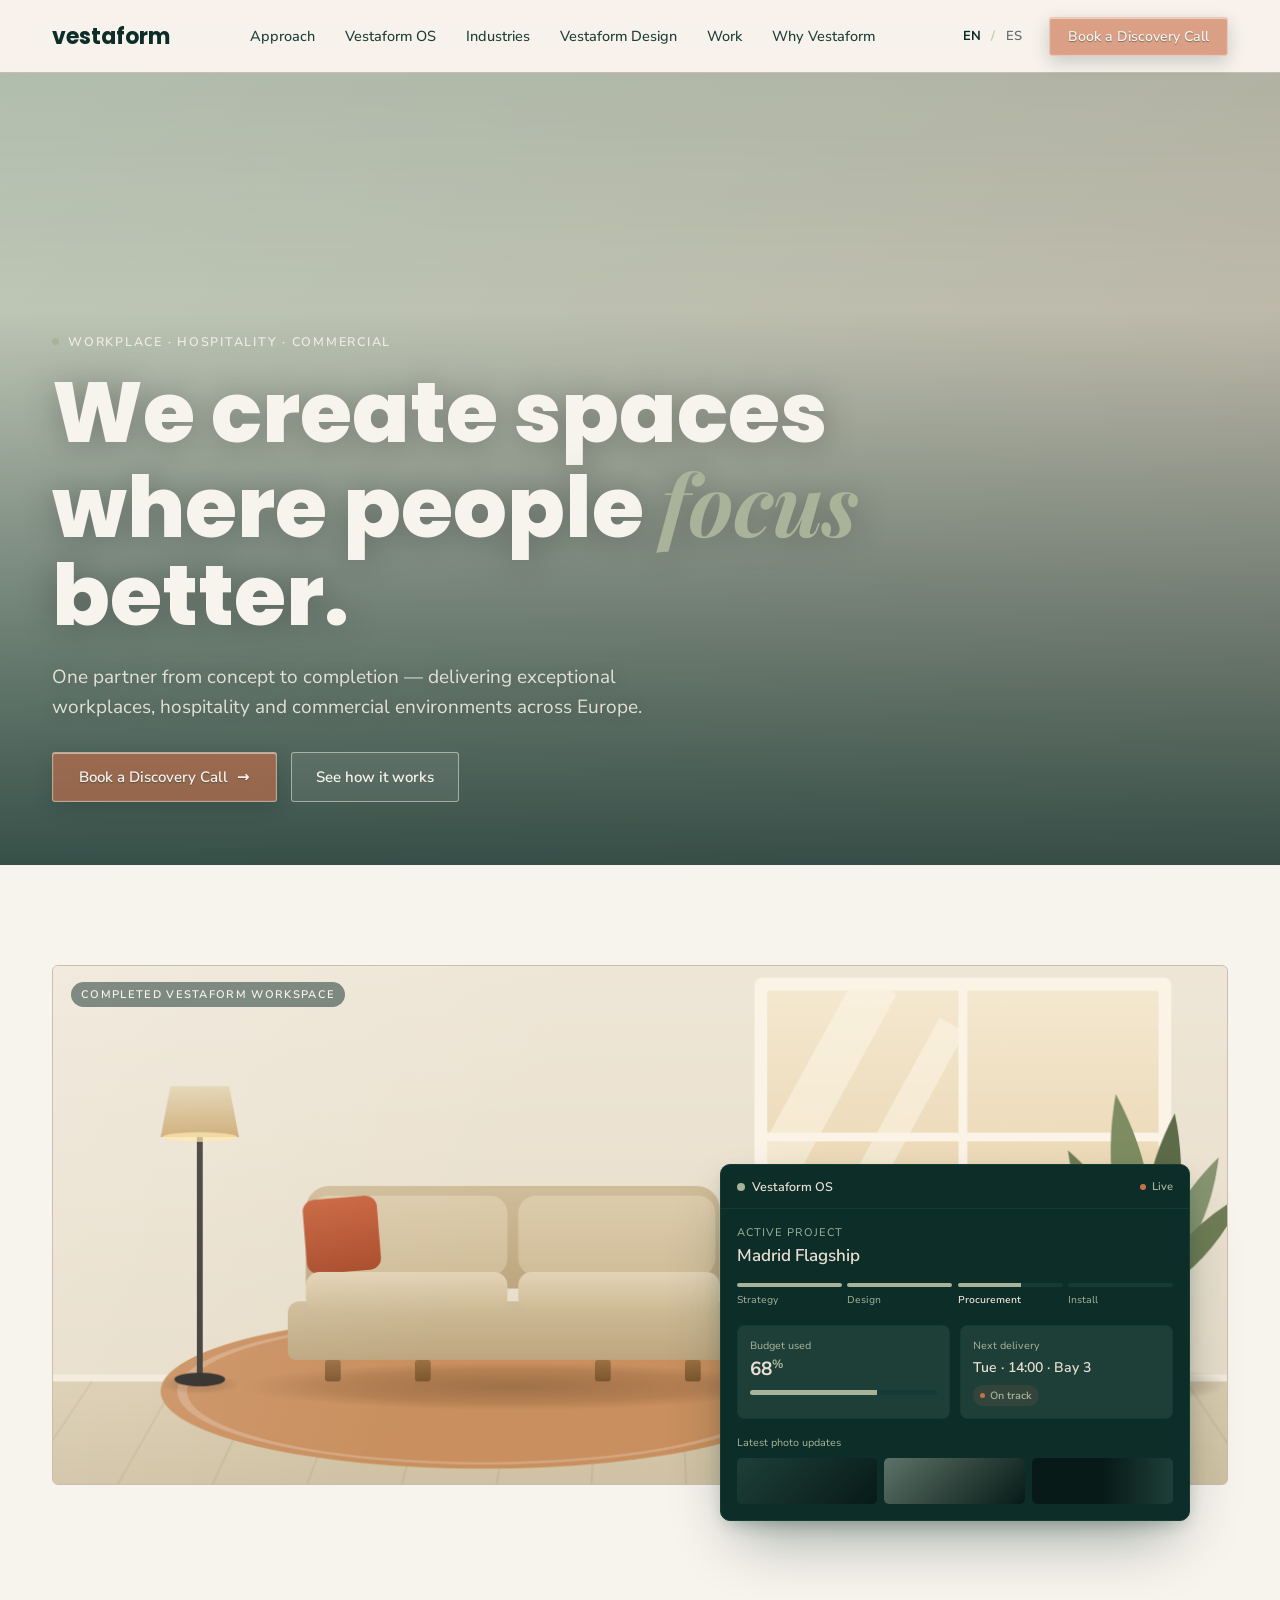
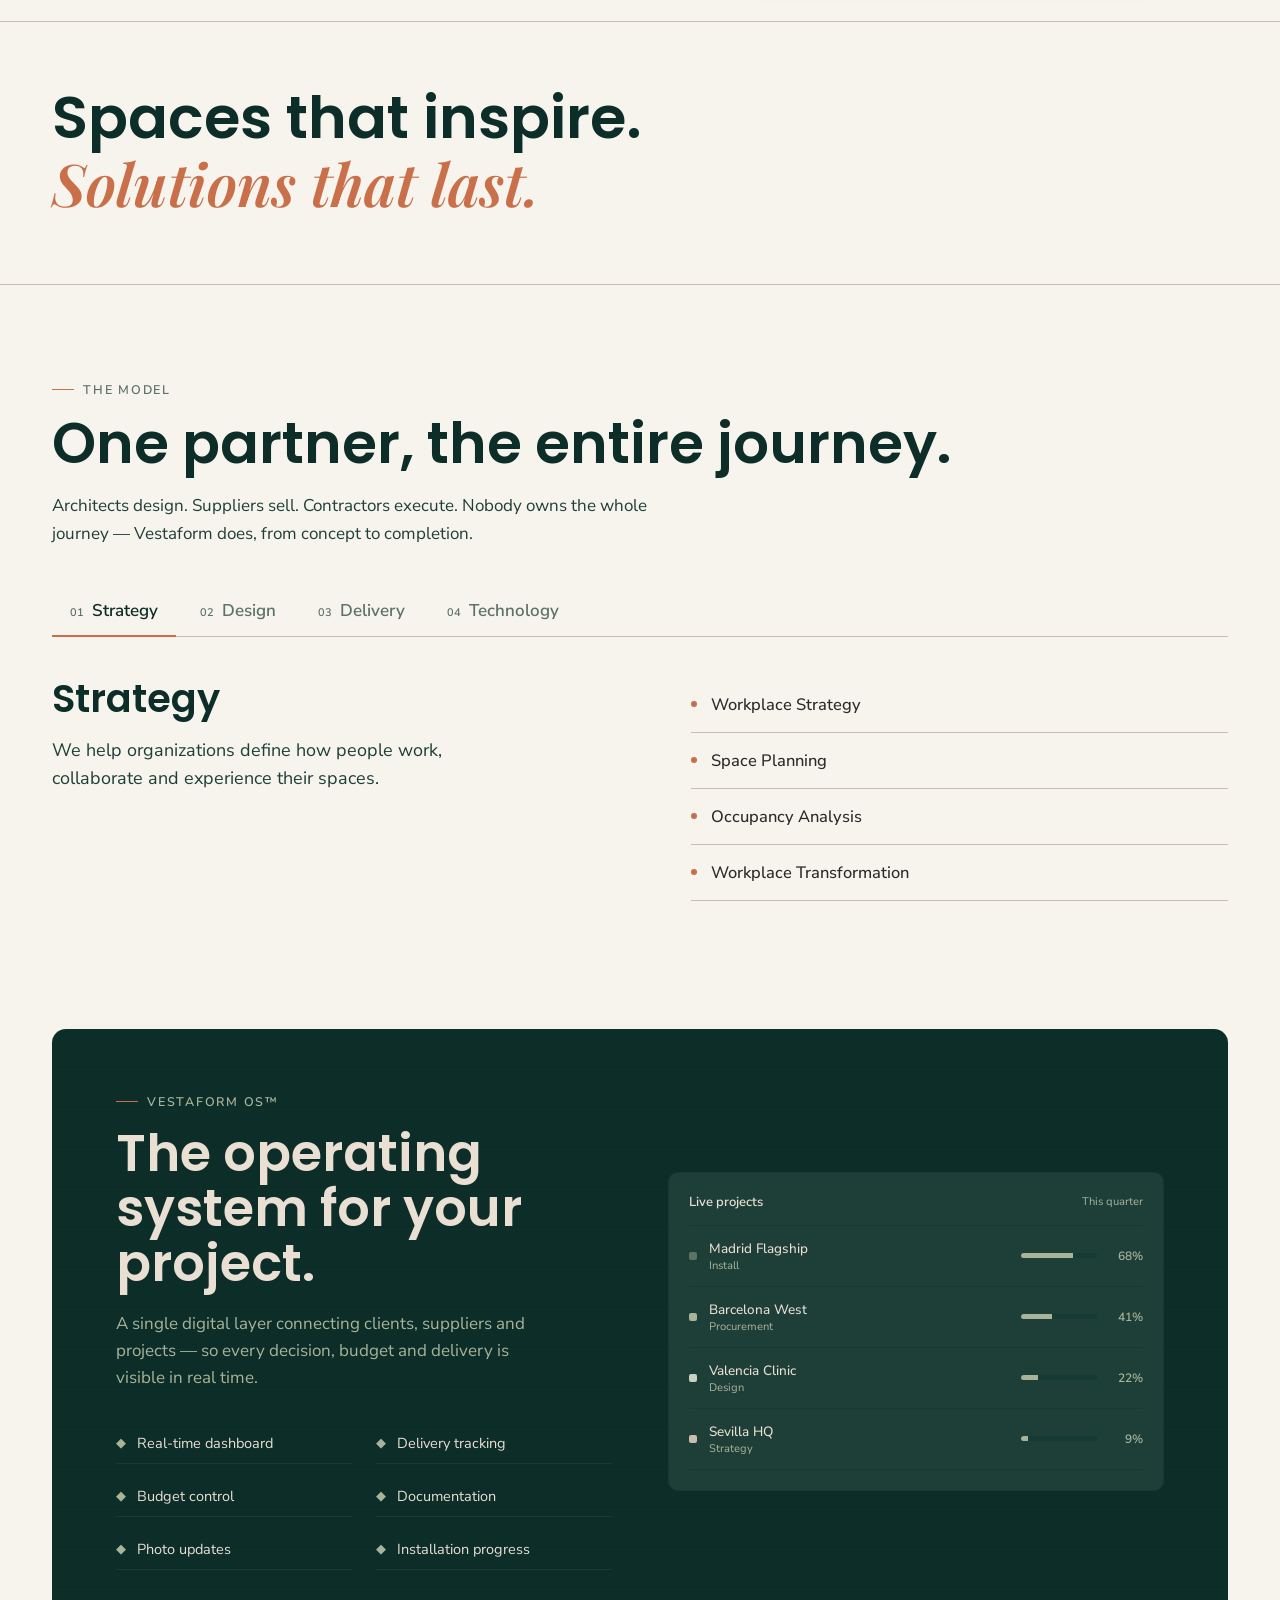
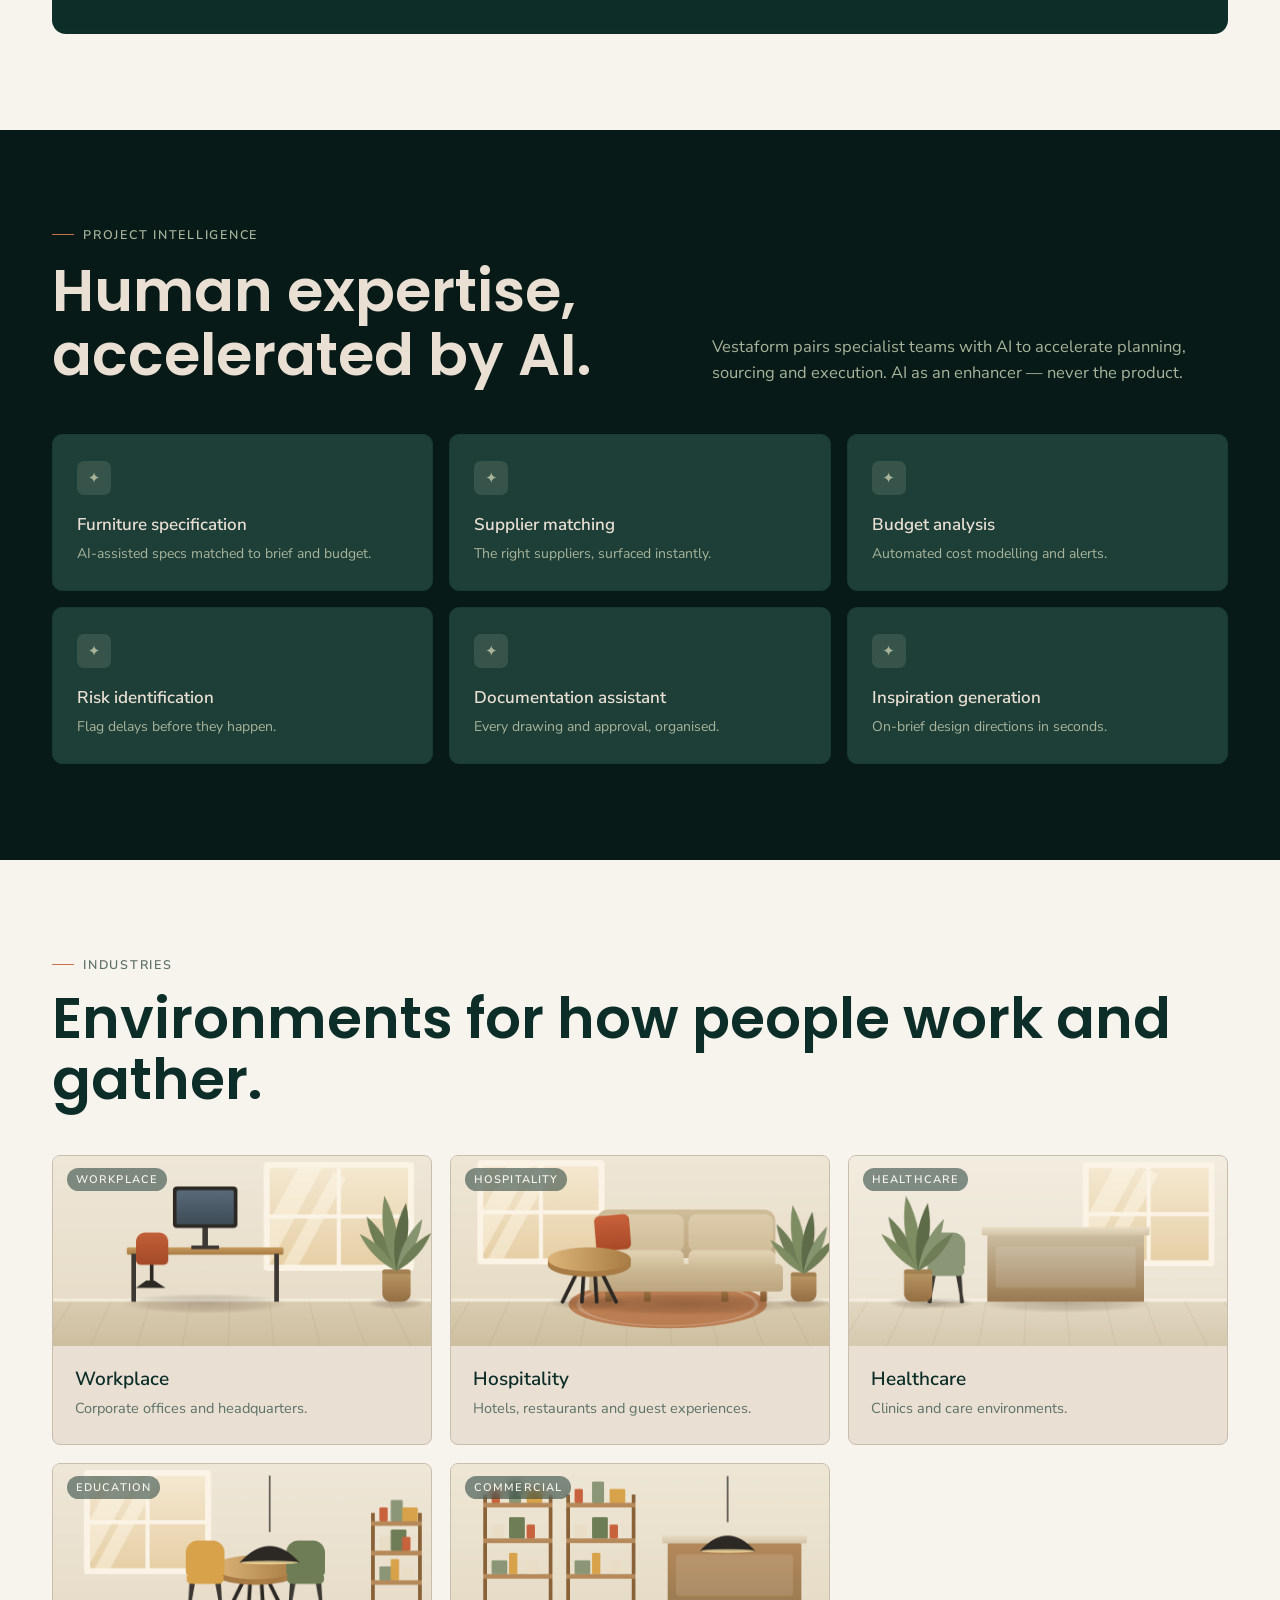
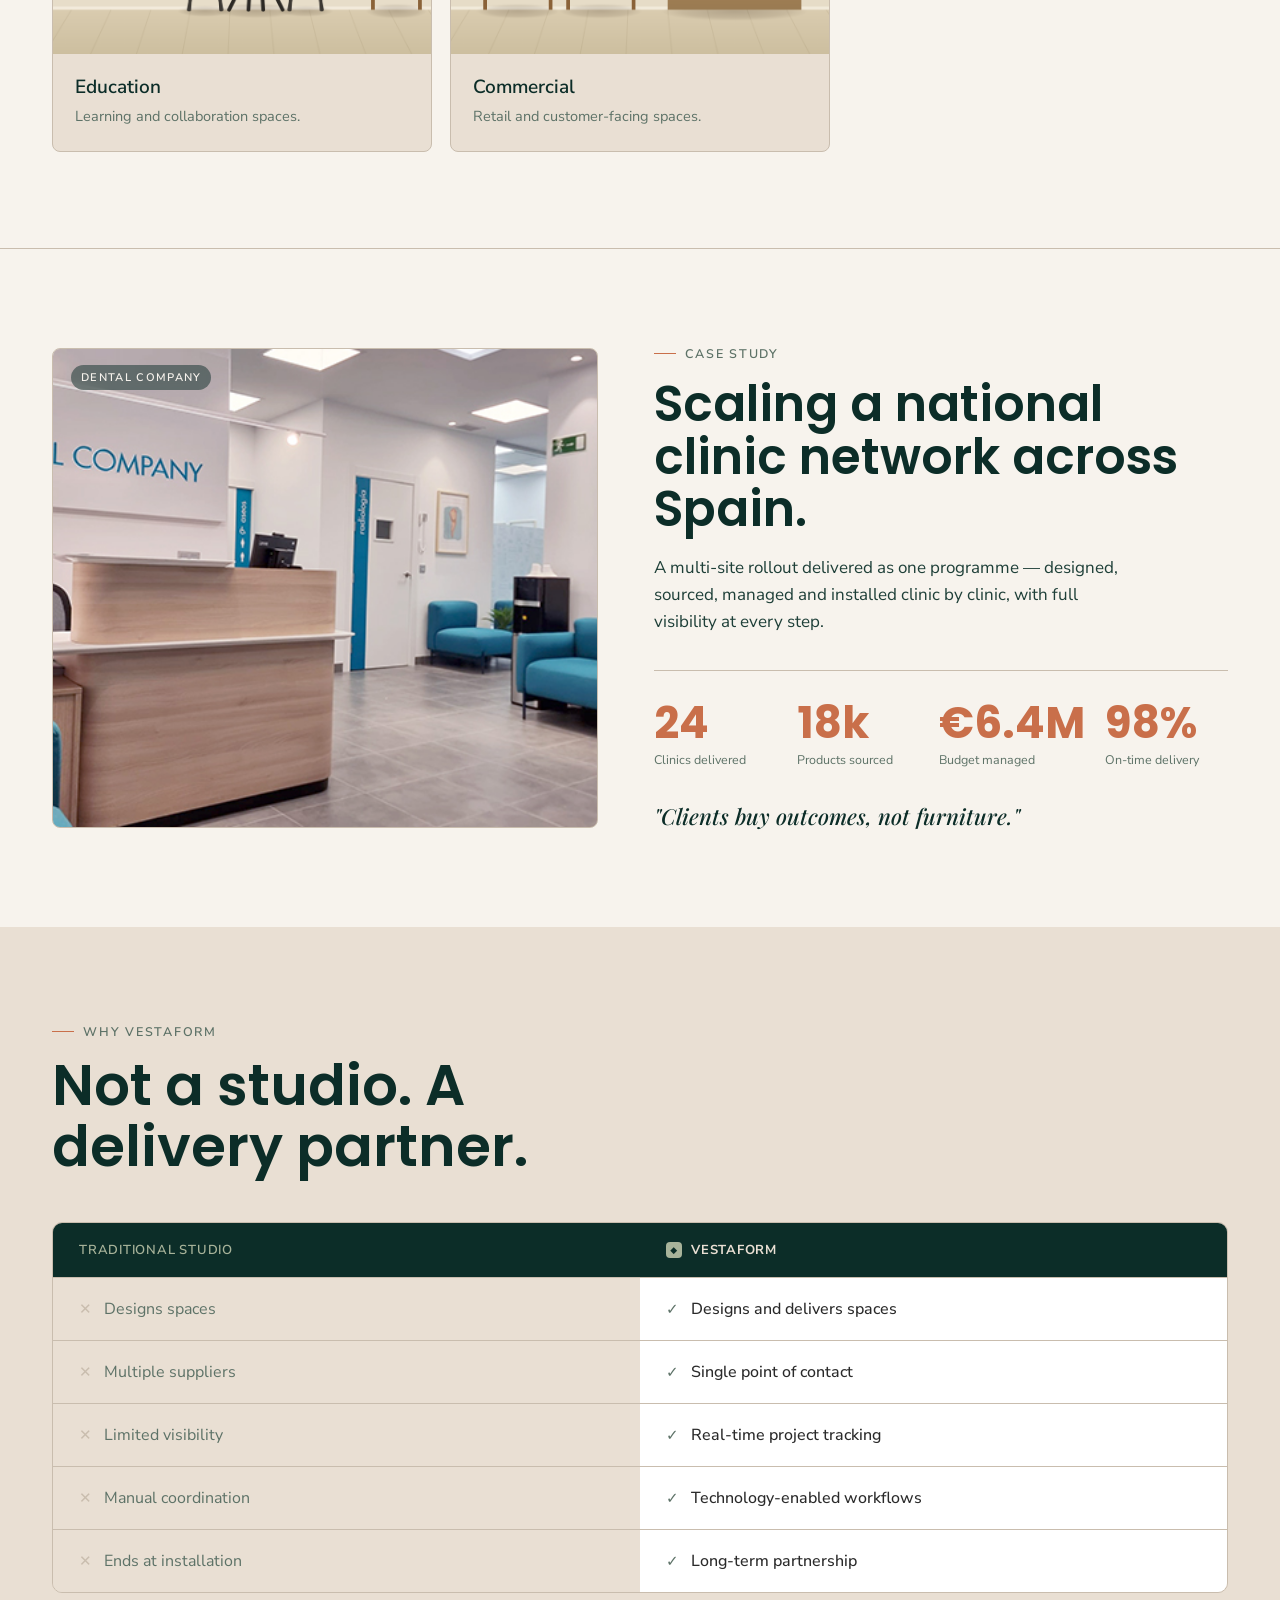
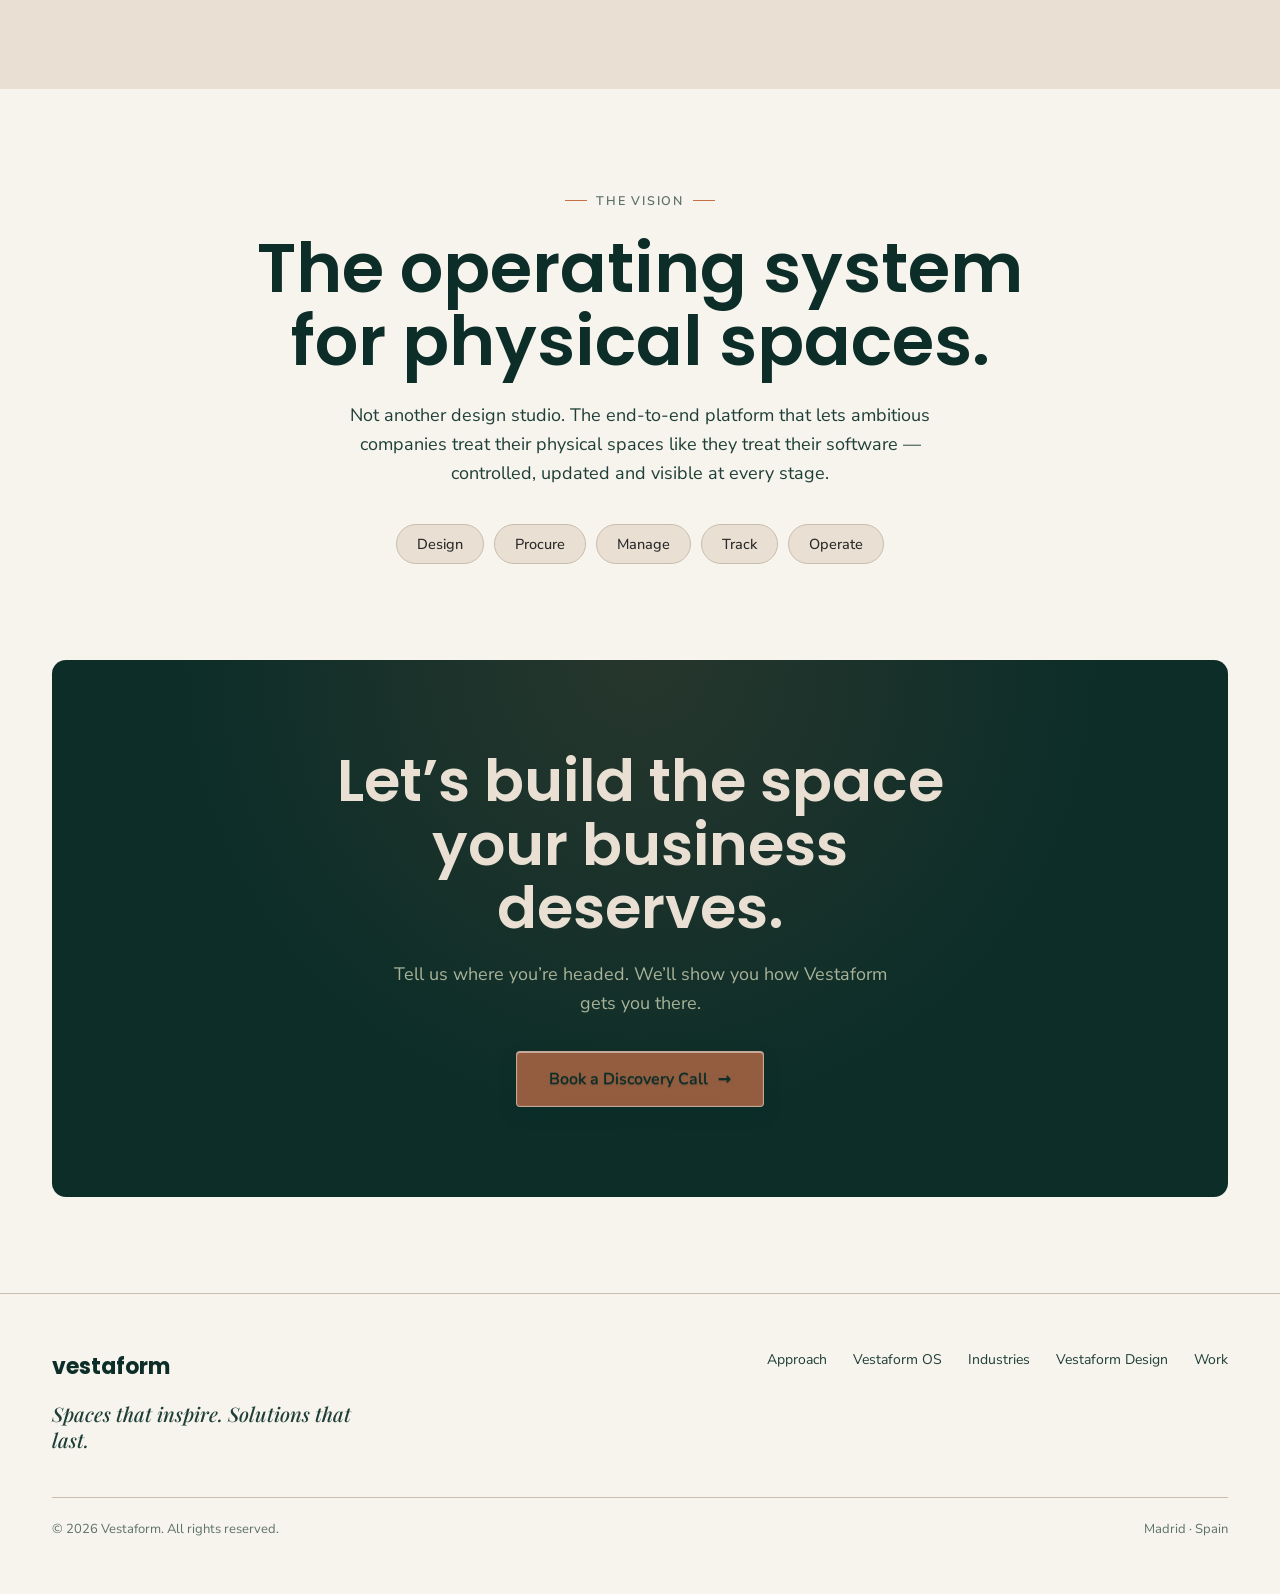
==== commit 94f32185: "Make hero headline extra-bold for a more striking look Bump the hero h1 from Poppins 600 to 800 and " ====
--- a/index.html
+++ b/index.html
@@ -6,7 +6,7 @@
 <title>Vestaform — We Create Spaces Where People Perform Better</title>
 <link rel="preconnect" href="https://fonts.googleapis.com">
 <link rel="preconnect" href="https://fonts.gstatic.com" crossorigin>
-<link href="https://fonts.googleapis.com/css2?family=Nunito+Sans:ital,wght@0,300;0,400;0,500;0,600;0,700;1,400&family=Playfair+Display:ital,wght@1,500;1,600&family=Poppins:wght@600;700&display=swap" rel="stylesheet">
+<link href="https://fonts.googleapis.com/css2?family=Nunito+Sans:ital,wght@0,300;0,400;0,500;0,600;0,700;1,400&family=Playfair+Display:ital,wght@1,500;1,600;1,700&family=Poppins:wght@600;700;800&display=swap" rel="stylesheet">
 <script src="project/image-slot.js"></script>
 <link rel="stylesheet" href="vestaform.css">
 <script src="project/nav.js"></script>
@@ -39,13 +39,13 @@
 }
 .hero-dot { width: 7px; height: 7px; border-radius: 50%; background: var(--moss); }
 .hero-h1 {
-  font-family: 'Poppins', system-ui, sans-serif; font-weight: 600;
+  font-family: 'Poppins', system-ui, sans-serif; font-weight: 800;
   font-size: clamp(44px, 6.6vw, 92px); line-height: 1.05; letter-spacing: 0;
   color: var(--linen); margin: 18px 0 0; max-width: 15ch;
   text-shadow: 0 2px 34px rgba(0,0,0,0.28);
 }
 .hero-word {
-  font-family: 'Playfair Display', Georgia, serif;
+  font-family: 'Playfair Display', Georgia, serif; font-weight: 700;
   font-style: italic; color: var(--moss); display: inline-block;
   animation: vfWordIn 0.55s cubic-bezier(0.2,0.7,0.2,1) both;
 }
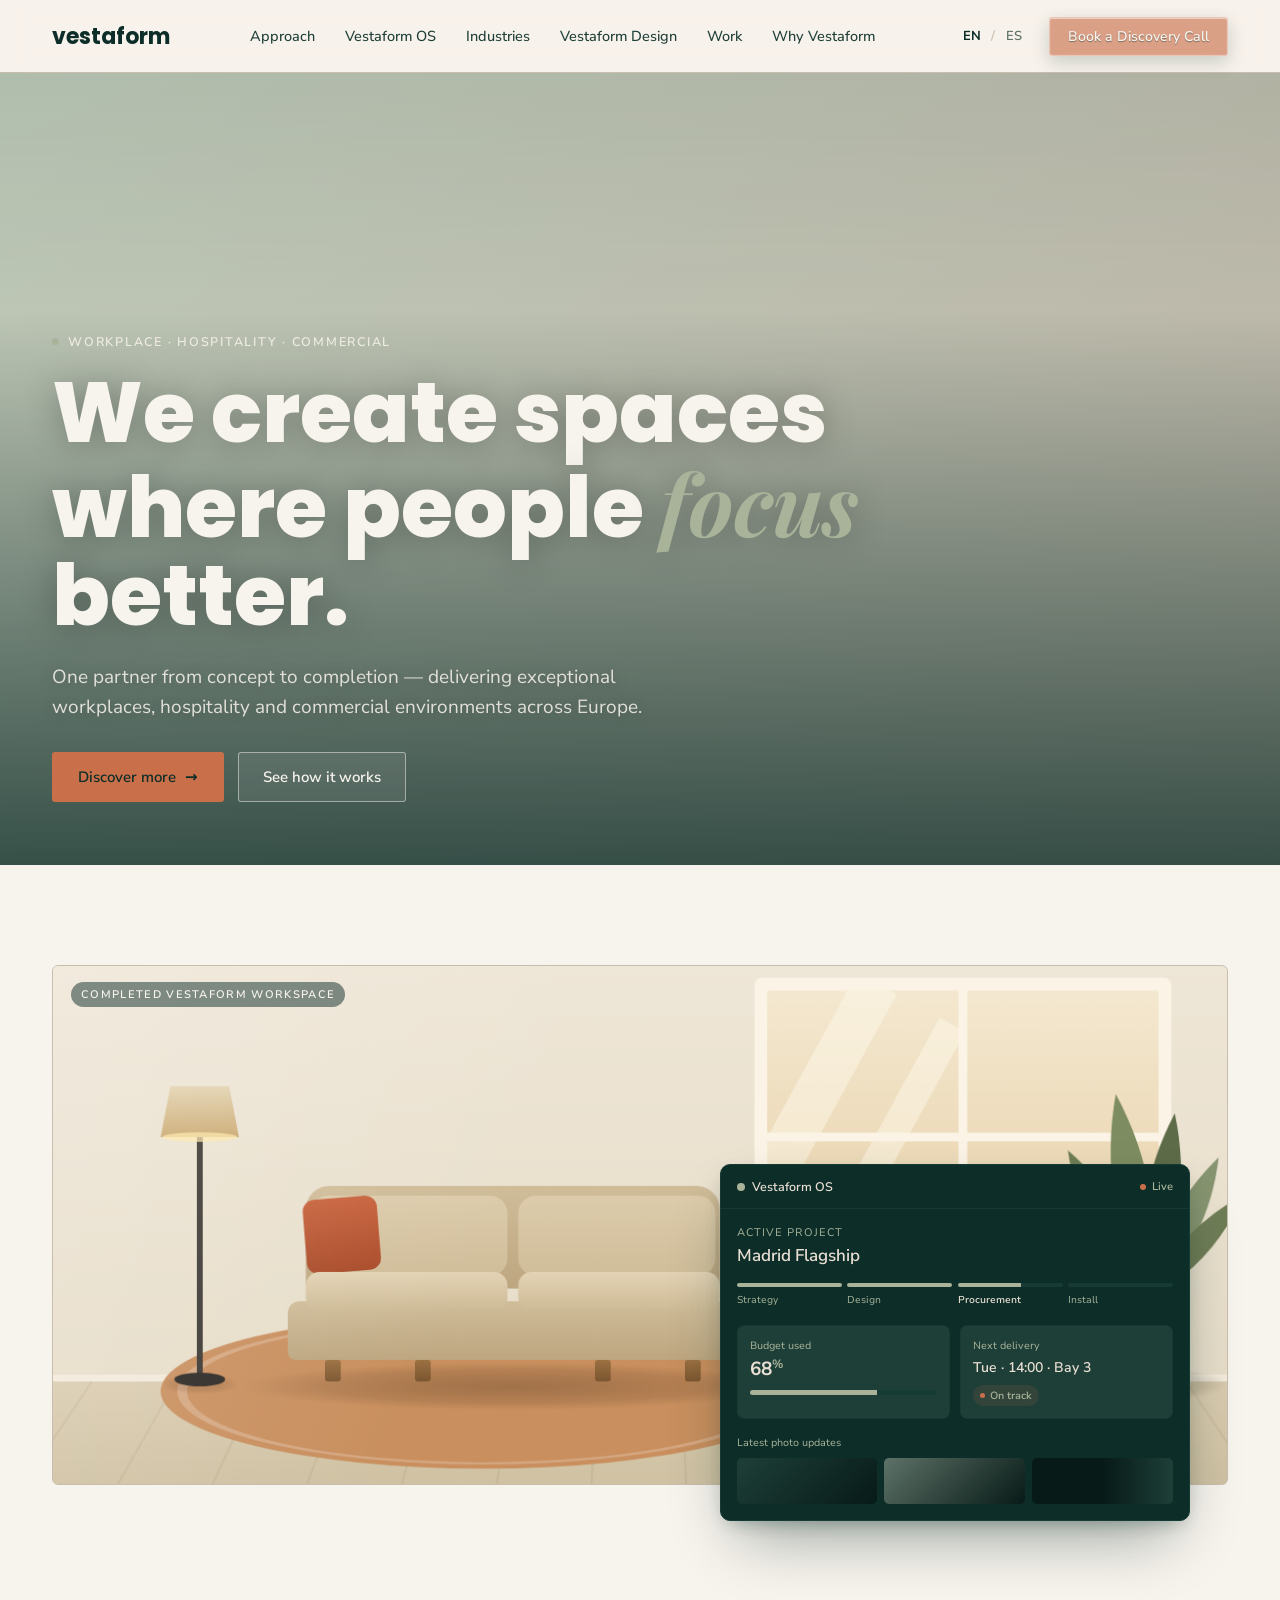
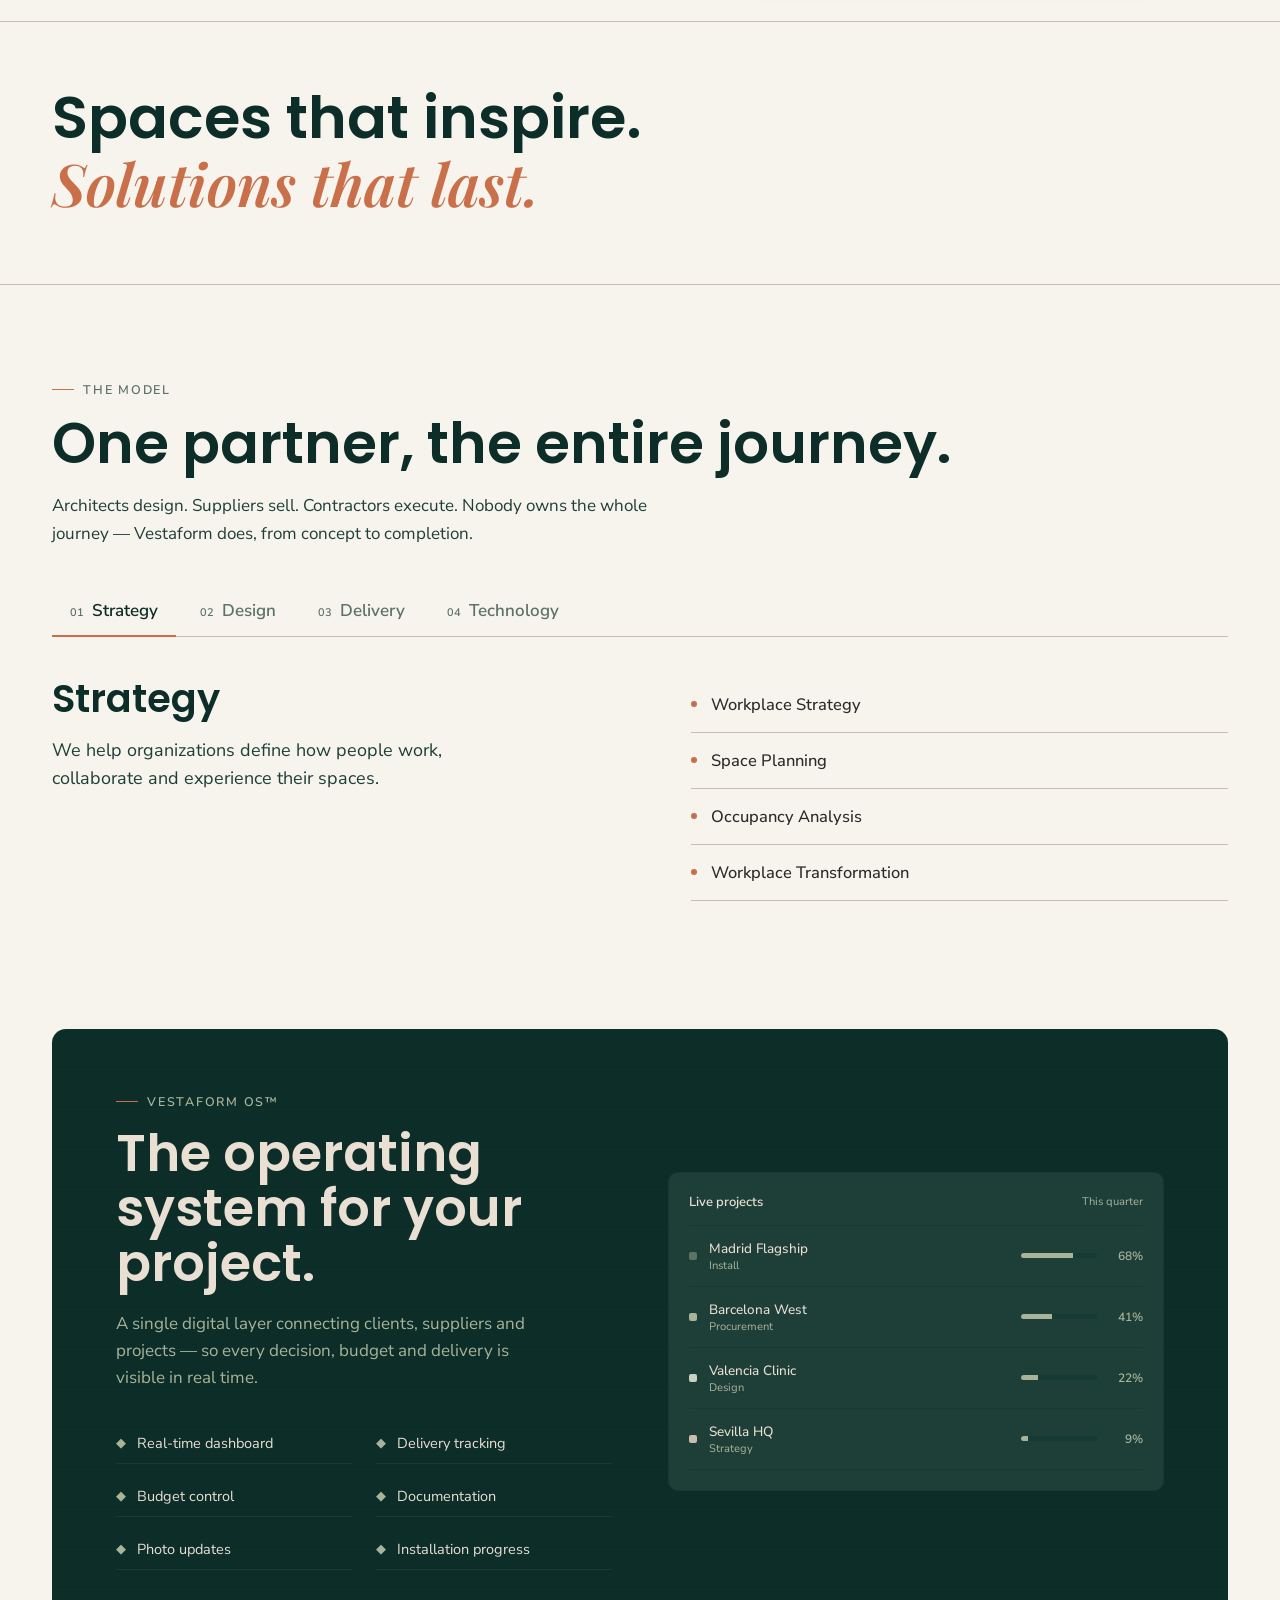
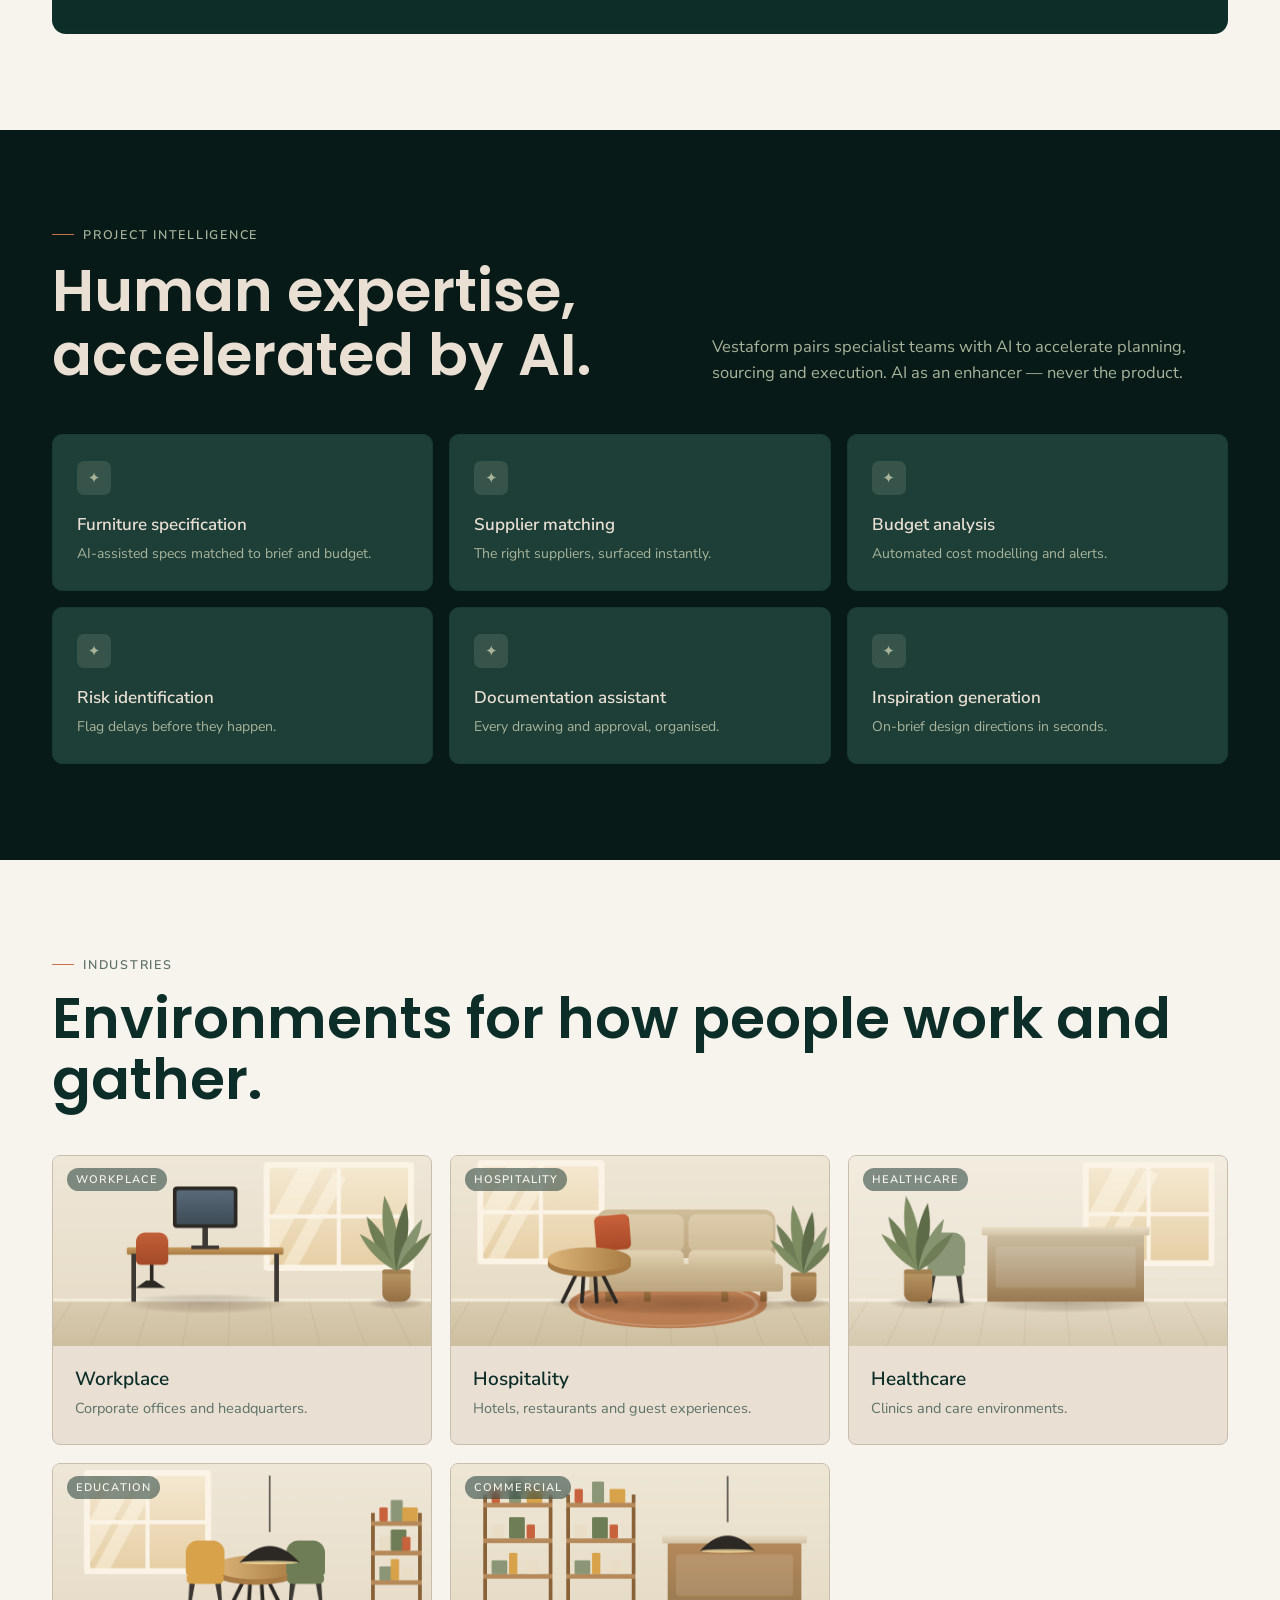
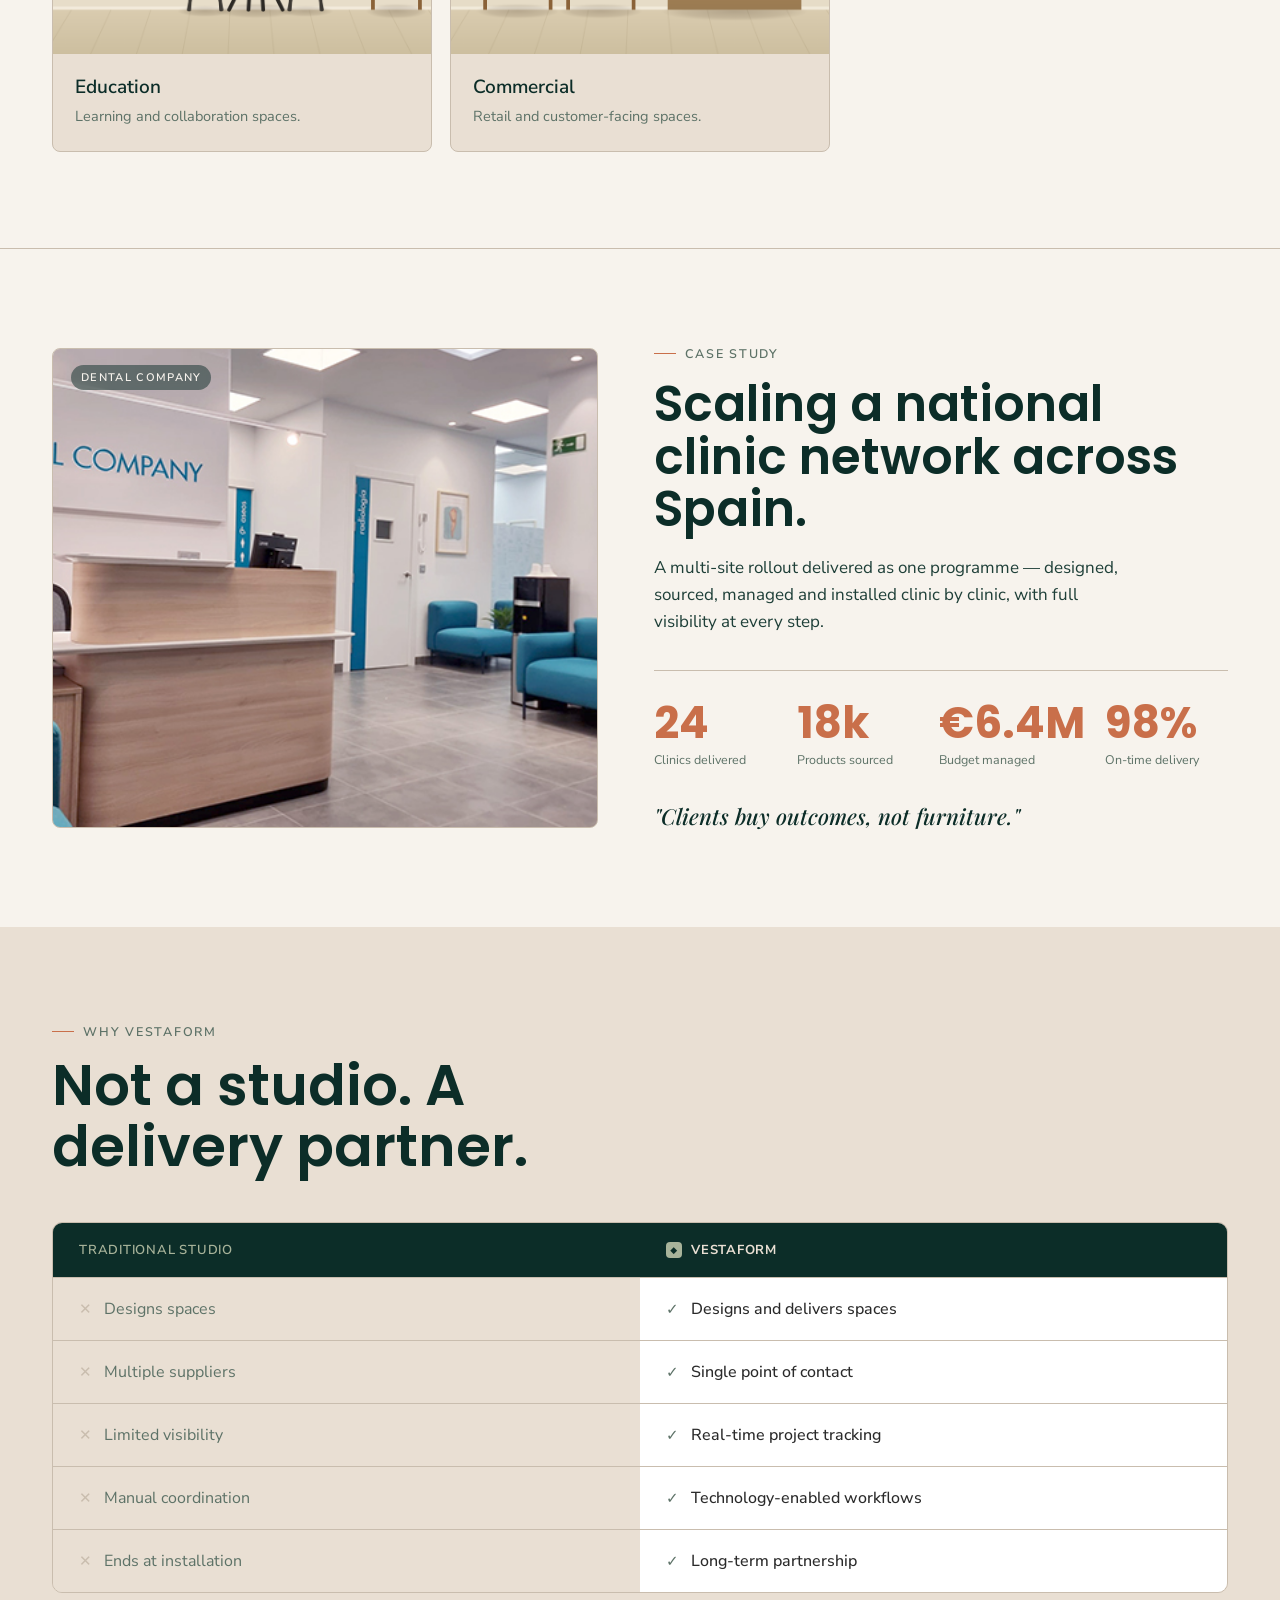
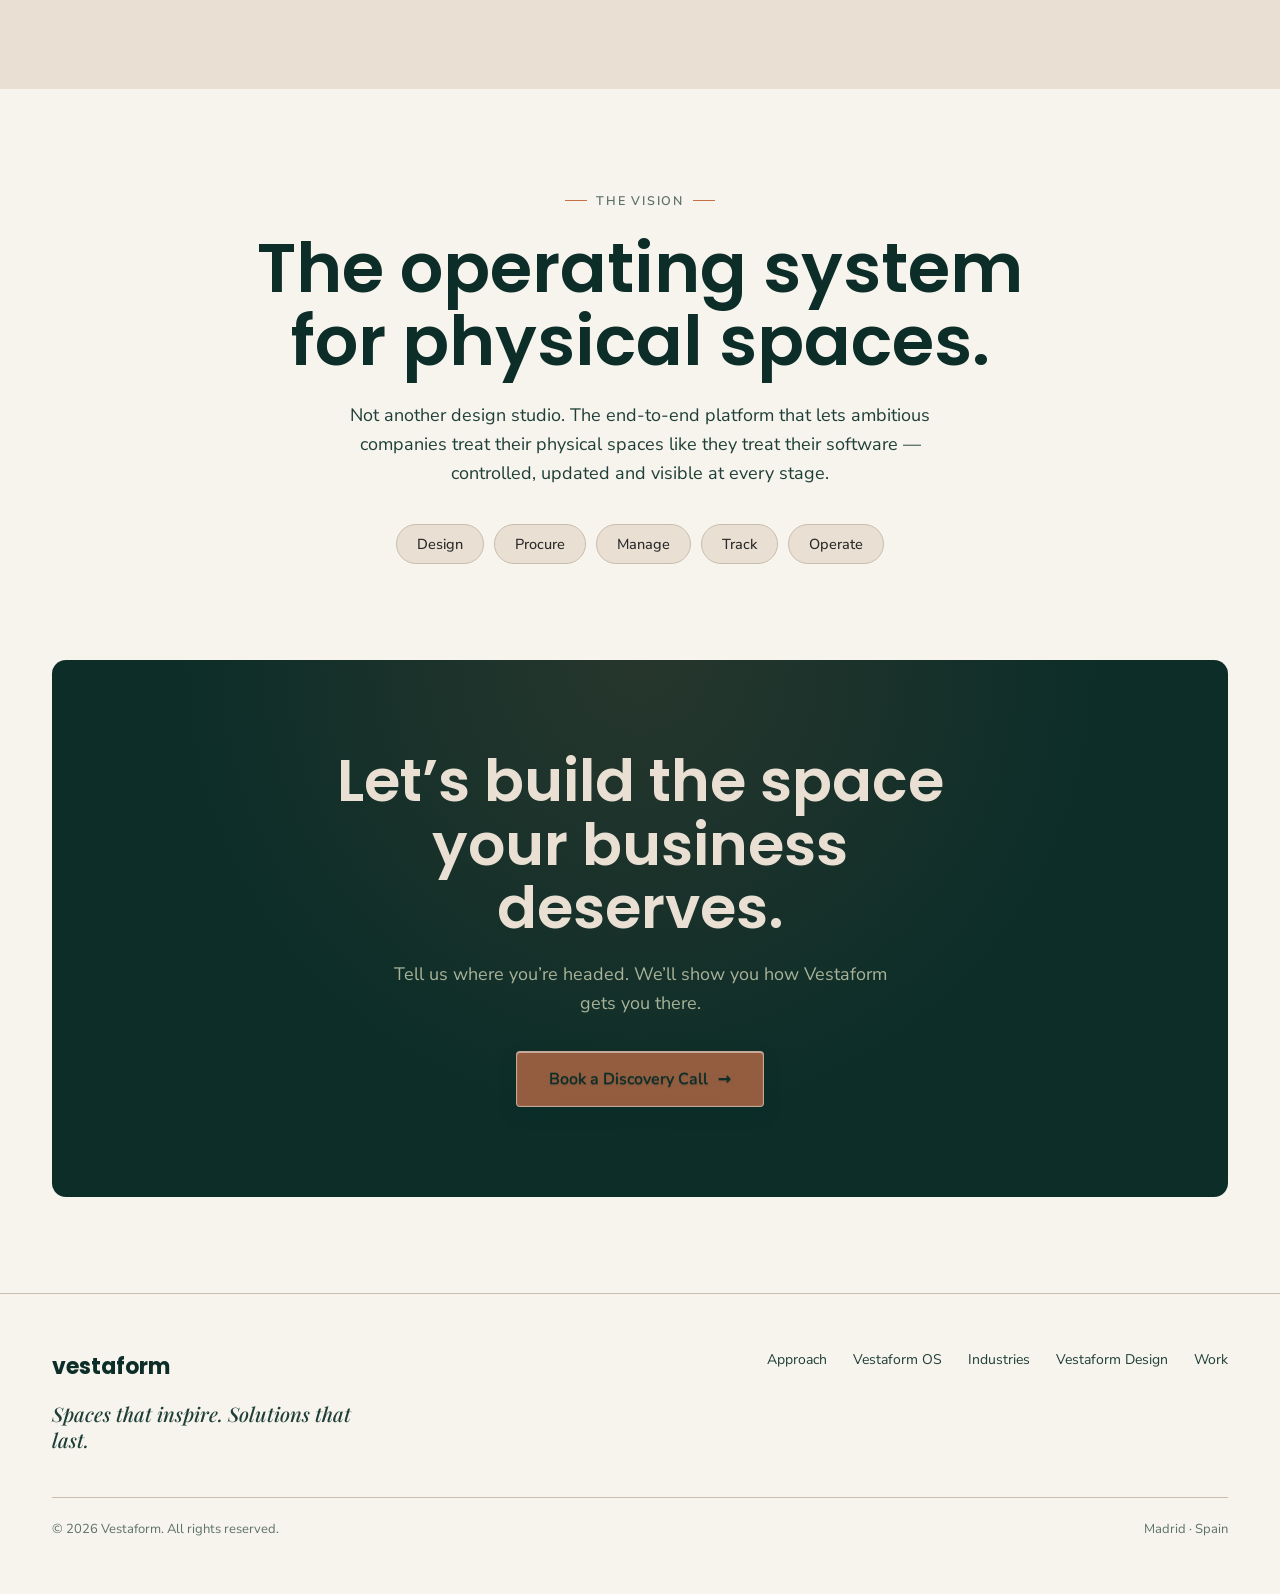
==== commit efeb805d: "Simplify hero CTA button and update its label Drop the frosted-glass treatment from the hero's prima" ====
--- a/index.html
+++ b/index.html
@@ -375,7 +375,7 @@
       </h1>
       <p class="hero-sub anim-up-2" data-i18n="hero.sub"></p>
       <div class="hero-ctas anim-up-3">
-        <a href="#contact" class="btn-cta-lg btn-glass">
+        <a href="#contact" class="btn-cta-lg">
           <span data-i18n="hero.cta1"></span> <span>→</span>
         </a>
         <a href="#os" class="btn-outline" data-i18n="hero.cta2"></a>
@@ -633,7 +633,7 @@
       h1pre: 'We create spaces where people ', h1post: ' better.',
       words: ['perform', 'focus', 'connect', 'thrive', 'belong'],
       sub: 'One partner from concept to completion — delivering exceptional workplaces, hospitality and commercial environments across Europe.',
-      cta1: 'Book a Discovery Call', cta2: 'See how it works',
+      cta1: 'Discover more', cta2: 'See how it works',
       imgTag: 'Completed Vestaform workspace'
     },
     dash: {
@@ -714,7 +714,7 @@
       h1pre: 'Creamos espacios donde las personas ', h1post: ' mejor.',
       words: ['rinden', 'colaboran', 'se enfocan', 'prosperan', 'conectan'],
       sub: 'Un solo socio del concepto a la entrega — entornos excepcionales de trabajo, hostelería y espacios comerciales en toda Europa.',
-      cta1: 'Reserva una llamada', cta2: 'Descubre cómo funciona',
+      cta1: 'Descubre más', cta2: 'Descubre cómo funciona',
       imgTag: 'Espacio de trabajo Vestaform terminado'
     },
     dash: {
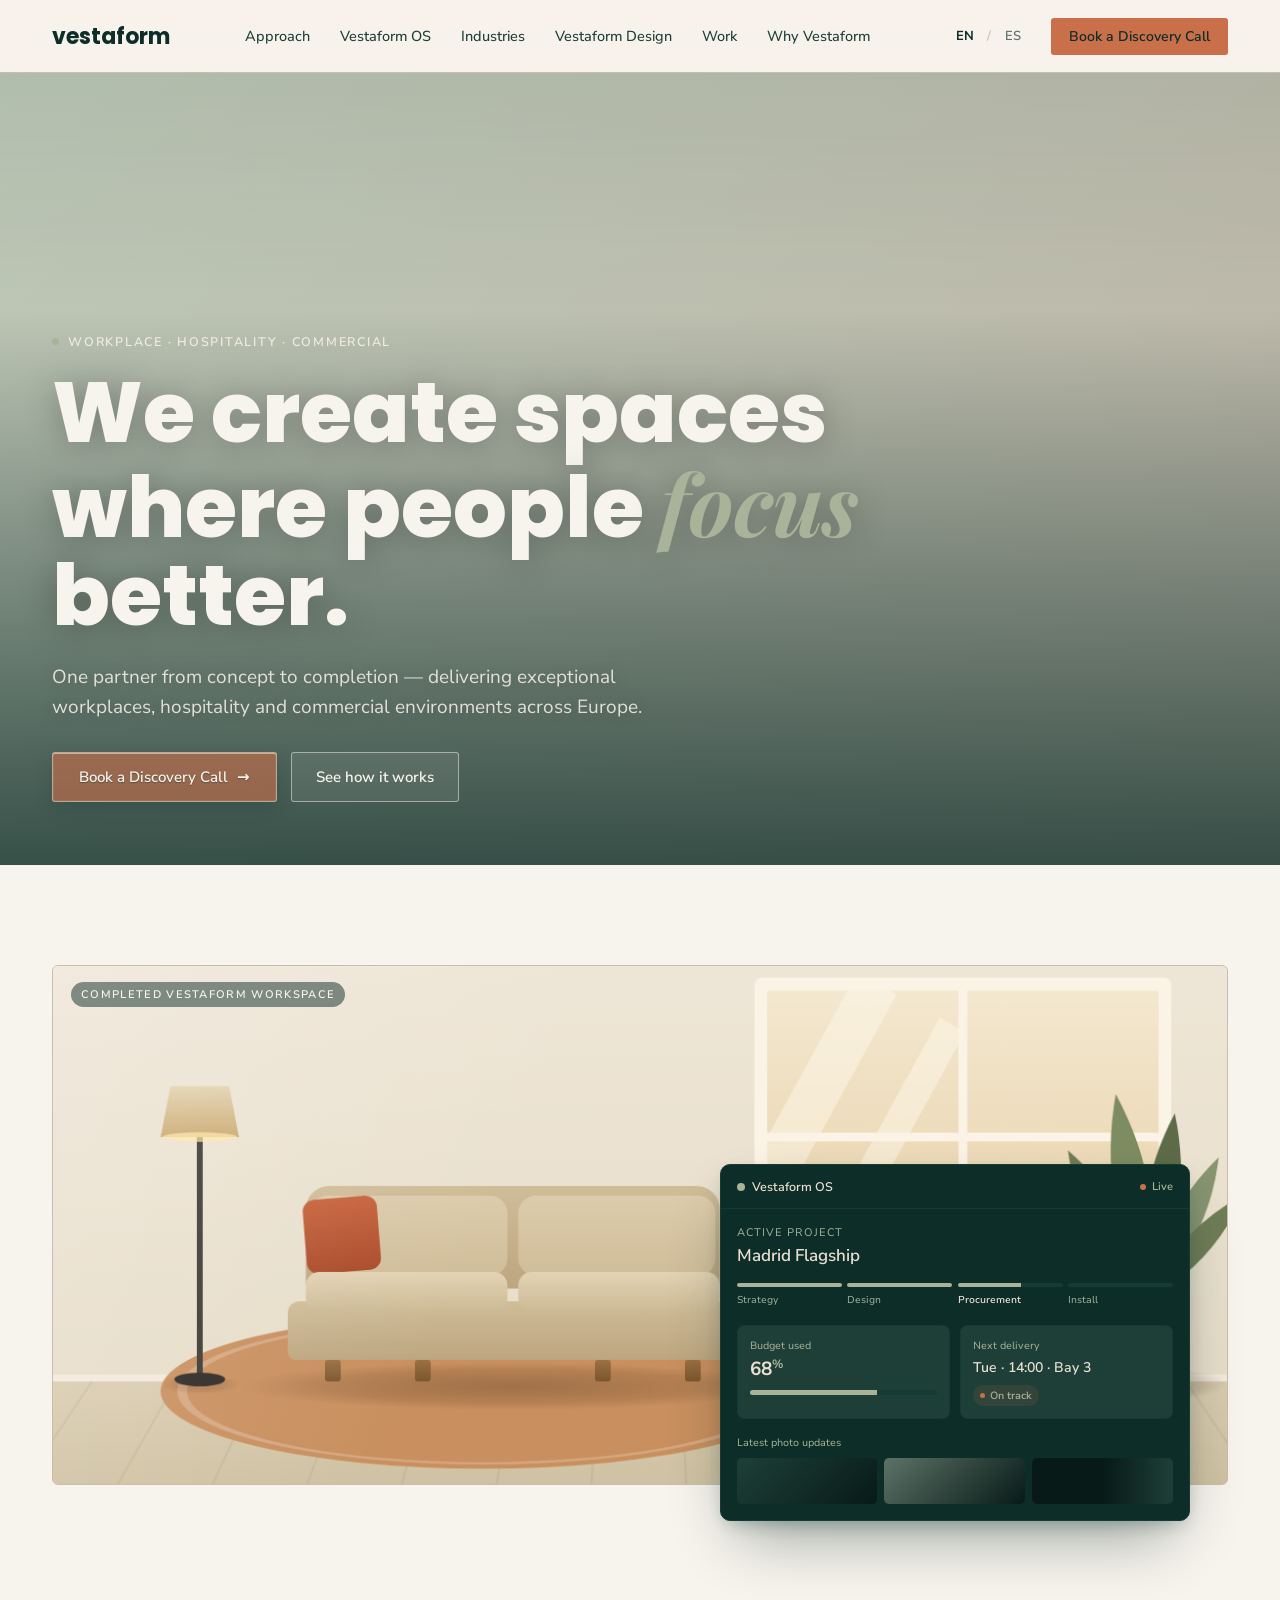
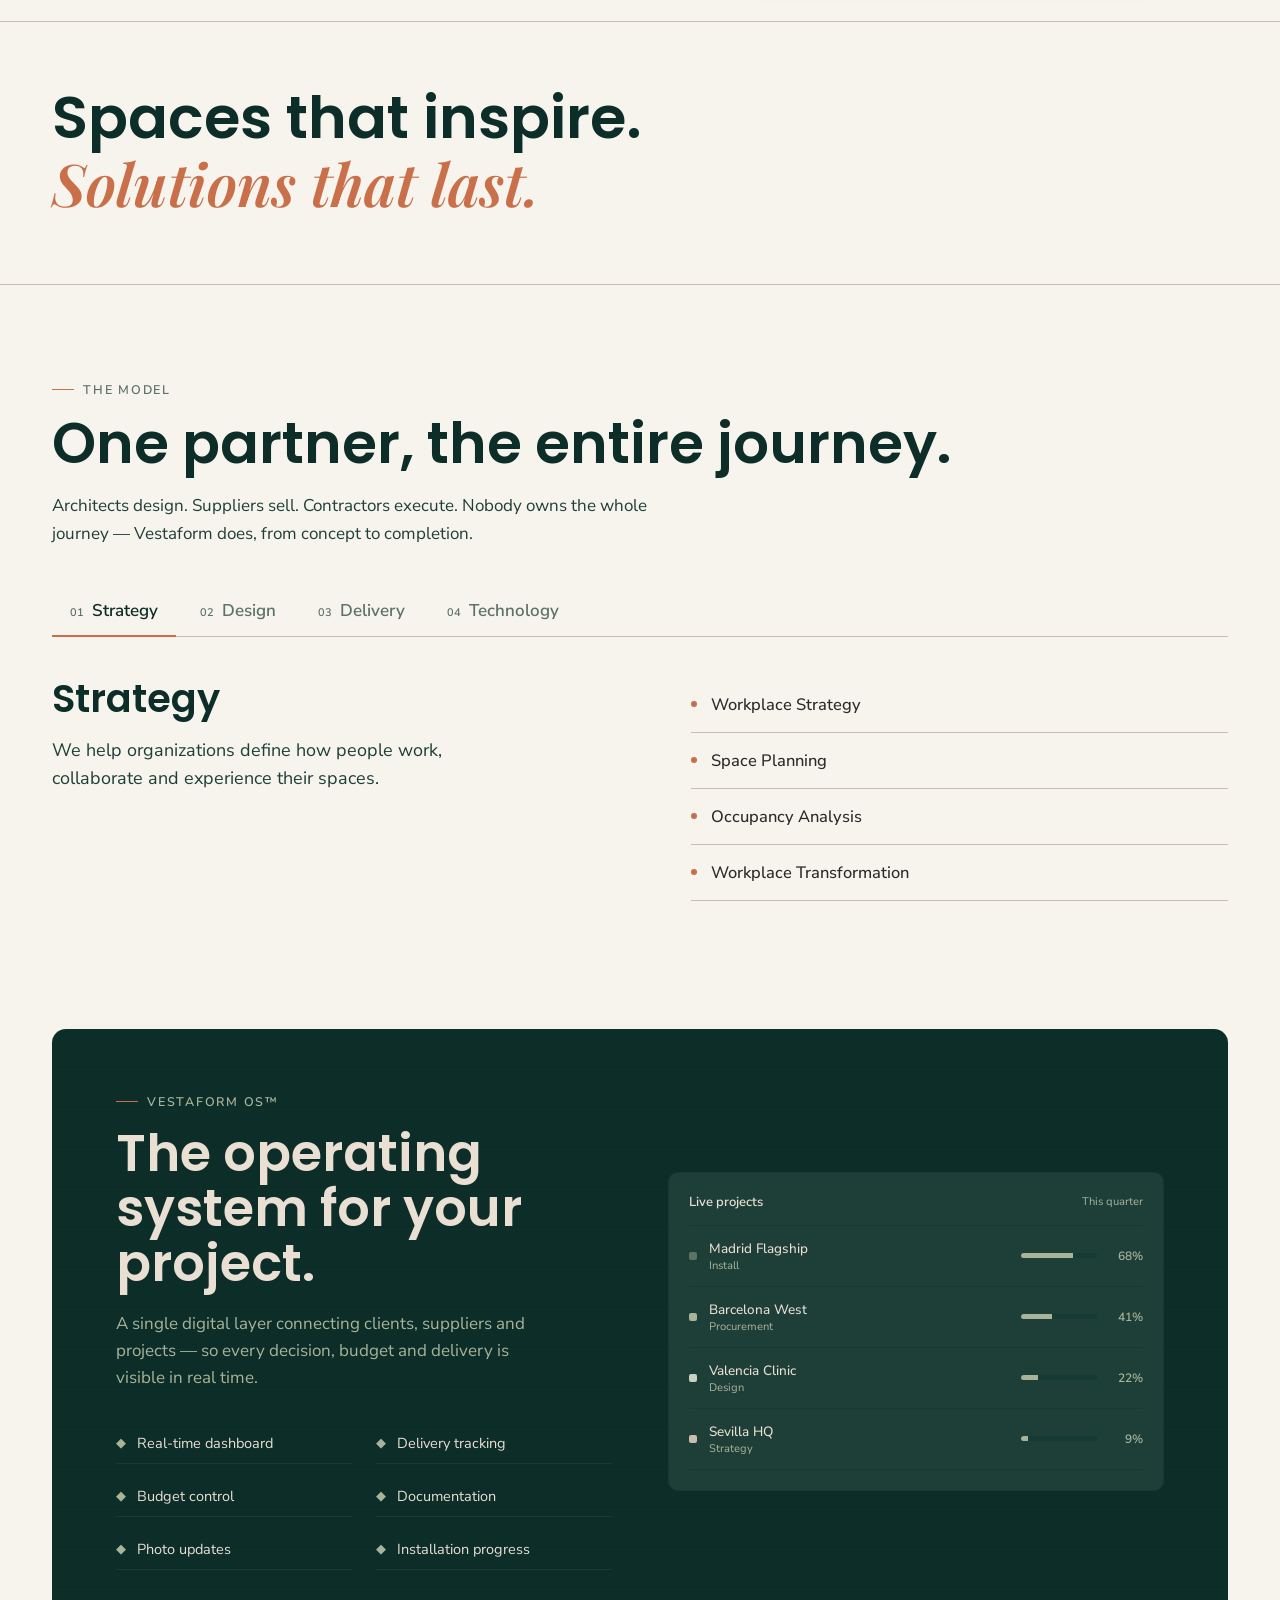
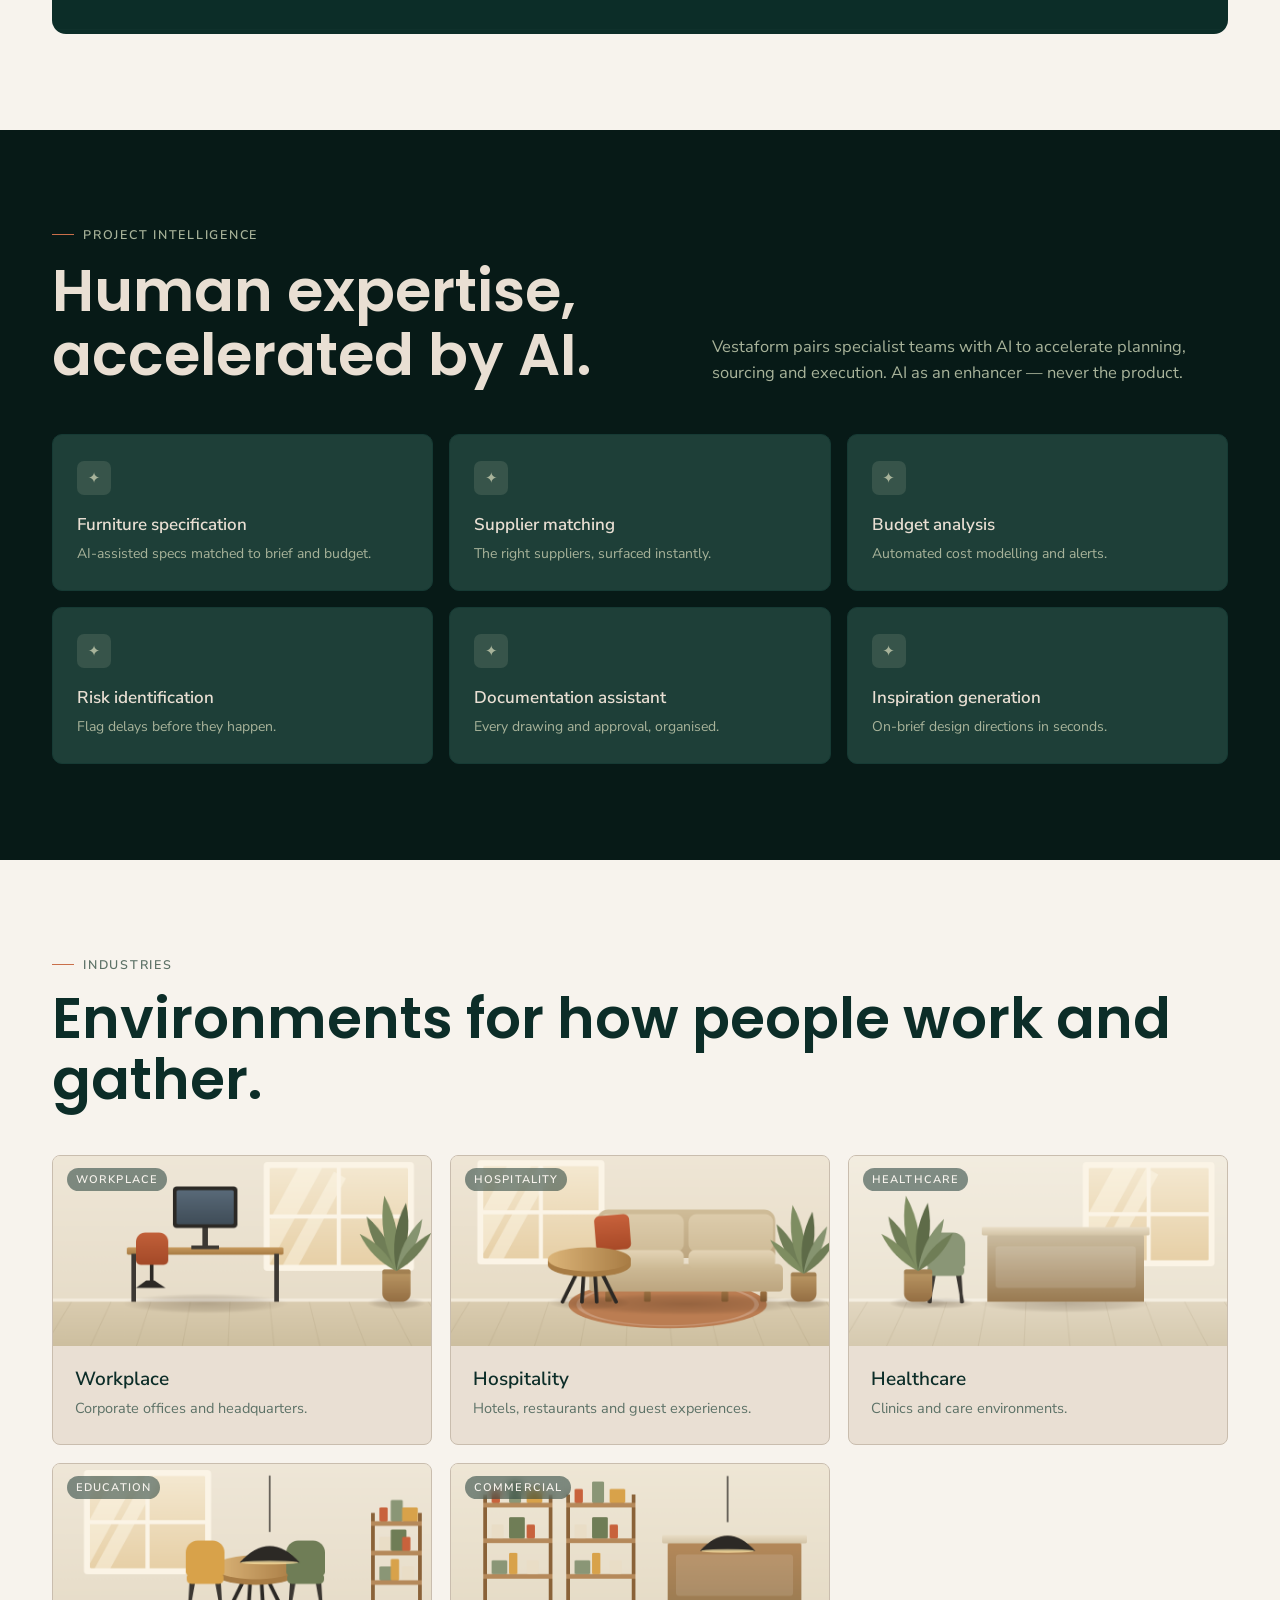
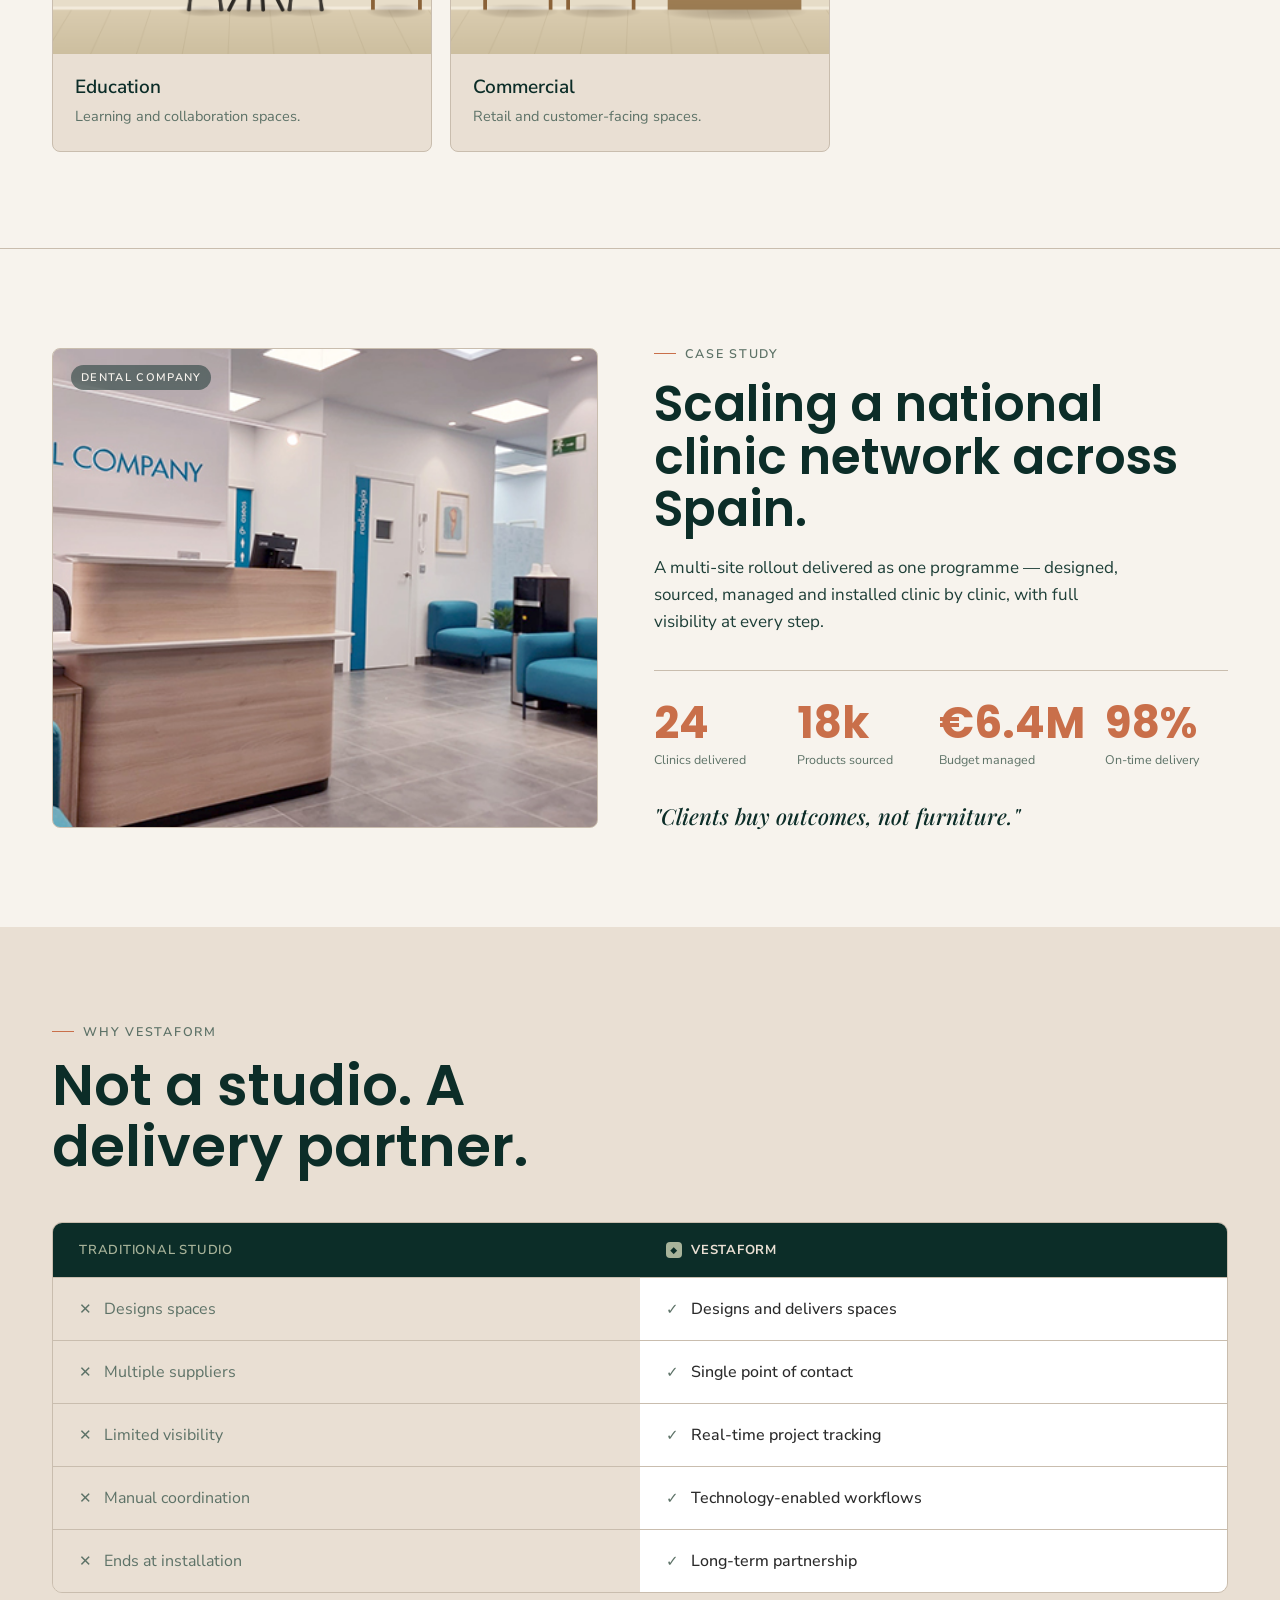
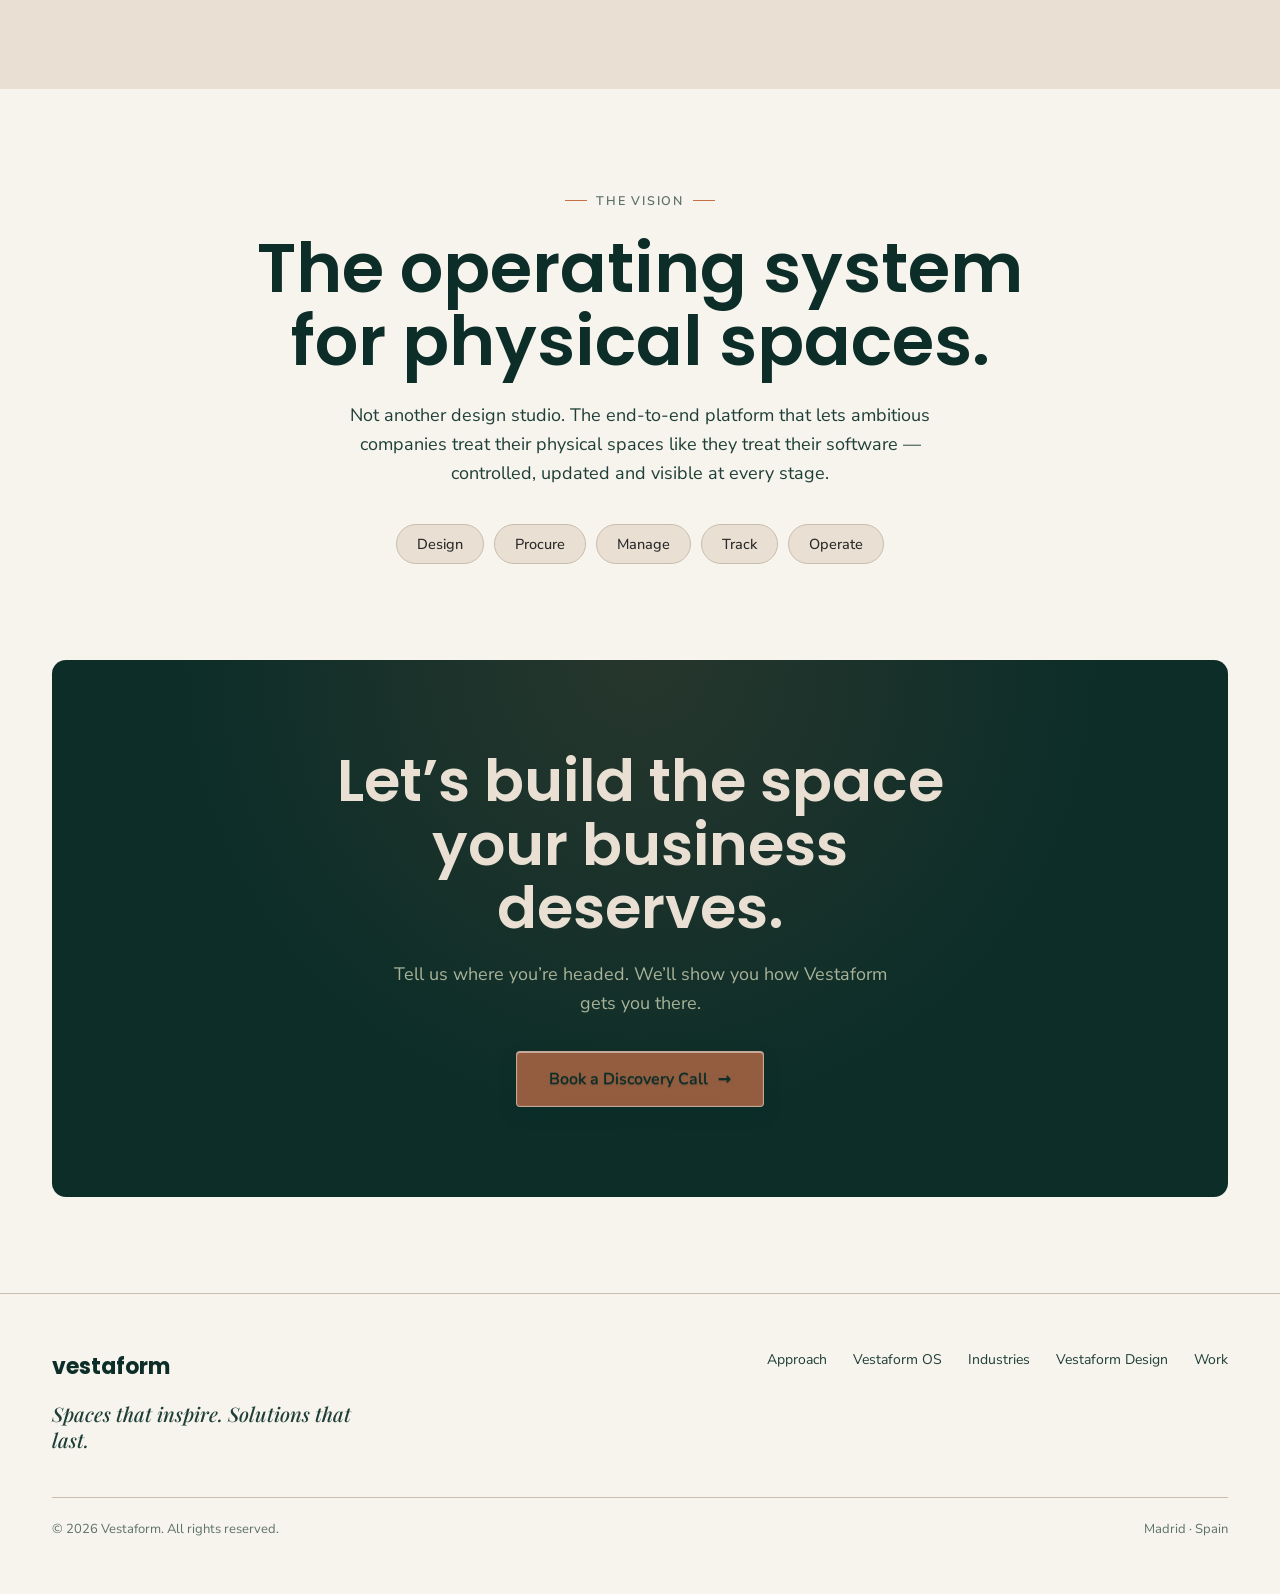
==== commit 74979672: "Fix design-system compliance issues found in audit - Nav CTA: drop btn-glass frosted overlay so it r" ====
--- a/index.html
+++ b/index.html
@@ -304,7 +304,7 @@
 .why-cell-trad { padding: 20px 26px; background: var(--card-bg); border-top: 1px solid var(--border); color: var(--text-muted); font-size: 16px; display: flex; align-items: center; gap: 12px; }
 .why-cell-vesta { padding: 20px 26px; background: var(--card-bg-2); border-top: 1px solid var(--border); color: var(--text); font-size: 16px; font-weight: 500; display: flex; align-items: center; gap: 12px; transition: background 0.15s; }
 .why-cell-vesta:hover { background: var(--white); }
-.why-x { color: var(--stone); font-size: 15px; }
+.why-x { color: var(--text-muted); font-size: 15px; }
 .why-check { color: var(--accent-text); font-size: 15px; }
 
 /* Vision */
@@ -375,7 +375,7 @@
       </h1>
       <p class="hero-sub anim-up-2" data-i18n="hero.sub"></p>
       <div class="hero-ctas anim-up-3">
-        <a href="#contact" class="btn-cta-lg">
+        <a href="#contact" class="btn-cta-lg btn-glass">
           <span data-i18n="hero.cta1"></span> <span>→</span>
         </a>
         <a href="#os" class="btn-outline" data-i18n="hero.cta2"></a>
@@ -633,7 +633,7 @@
       h1pre: 'We create spaces where people ', h1post: ' better.',
       words: ['perform', 'focus', 'connect', 'thrive', 'belong'],
       sub: 'One partner from concept to completion — delivering exceptional workplaces, hospitality and commercial environments across Europe.',
-      cta1: 'Discover more', cta2: 'See how it works',
+      cta1: 'Book a Discovery Call', cta2: 'See how it works',
       imgTag: 'Completed Vestaform workspace'
     },
     dash: {
@@ -714,7 +714,7 @@
       h1pre: 'Creamos espacios donde las personas ', h1post: ' mejor.',
       words: ['rinden', 'colaboran', 'se enfocan', 'prosperan', 'conectan'],
       sub: 'Un solo socio del concepto a la entrega — entornos excepcionales de trabajo, hostelería y espacios comerciales en toda Europa.',
-      cta1: 'Descubre más', cta2: 'Descubre cómo funciona',
+      cta1: 'Reserva una llamada', cta2: 'Descubre cómo funciona',
       imgTag: 'Espacio de trabajo Vestaform terminado'
     },
     dash: {
@@ -796,7 +796,7 @@
   'project/images/ind-commercial.png'
 ];
 
-const OS_DOTS = ['#5D7267', '#A8B39A', '#C8D2C0', '#C9BDAE'];
+const OS_DOTS = ['var(--deep-moss)', 'var(--moss)', 'var(--sage)', 'var(--stone)'];
 
 // ── State ─────────────────────────────────────────────────────────────────────
 let lang = 'en';
@@ -1018,6 +1018,7 @@
 
 function startWordTimer() {
   if (wordTimer) clearInterval(wordTimer);
+  if (window.matchMedia && window.matchMedia('(prefers-reduced-motion: reduce)').matches) return;
   wordTimer = setInterval(() => {
     wordIdx = (wordIdx + 1) % t().hero.words.length;
     renderWord();
--- a/vestaform.css
+++ b/vestaform.css
@@ -110,7 +110,7 @@
 .lang-toggle button {
   background: transparent; border: none; cursor: pointer; padding: 2px 4px;
   font-family: 'Nunito Sans', sans-serif; font-size: 13px; font-weight: 600;
-  transition: color 0.15s; min-height: 40px; min-width: 34px;
+  transition: color 0.15s; min-height: 40px; min-width: 40px;
 }
 .lang-toggle .sep { color: var(--stone); }
 
